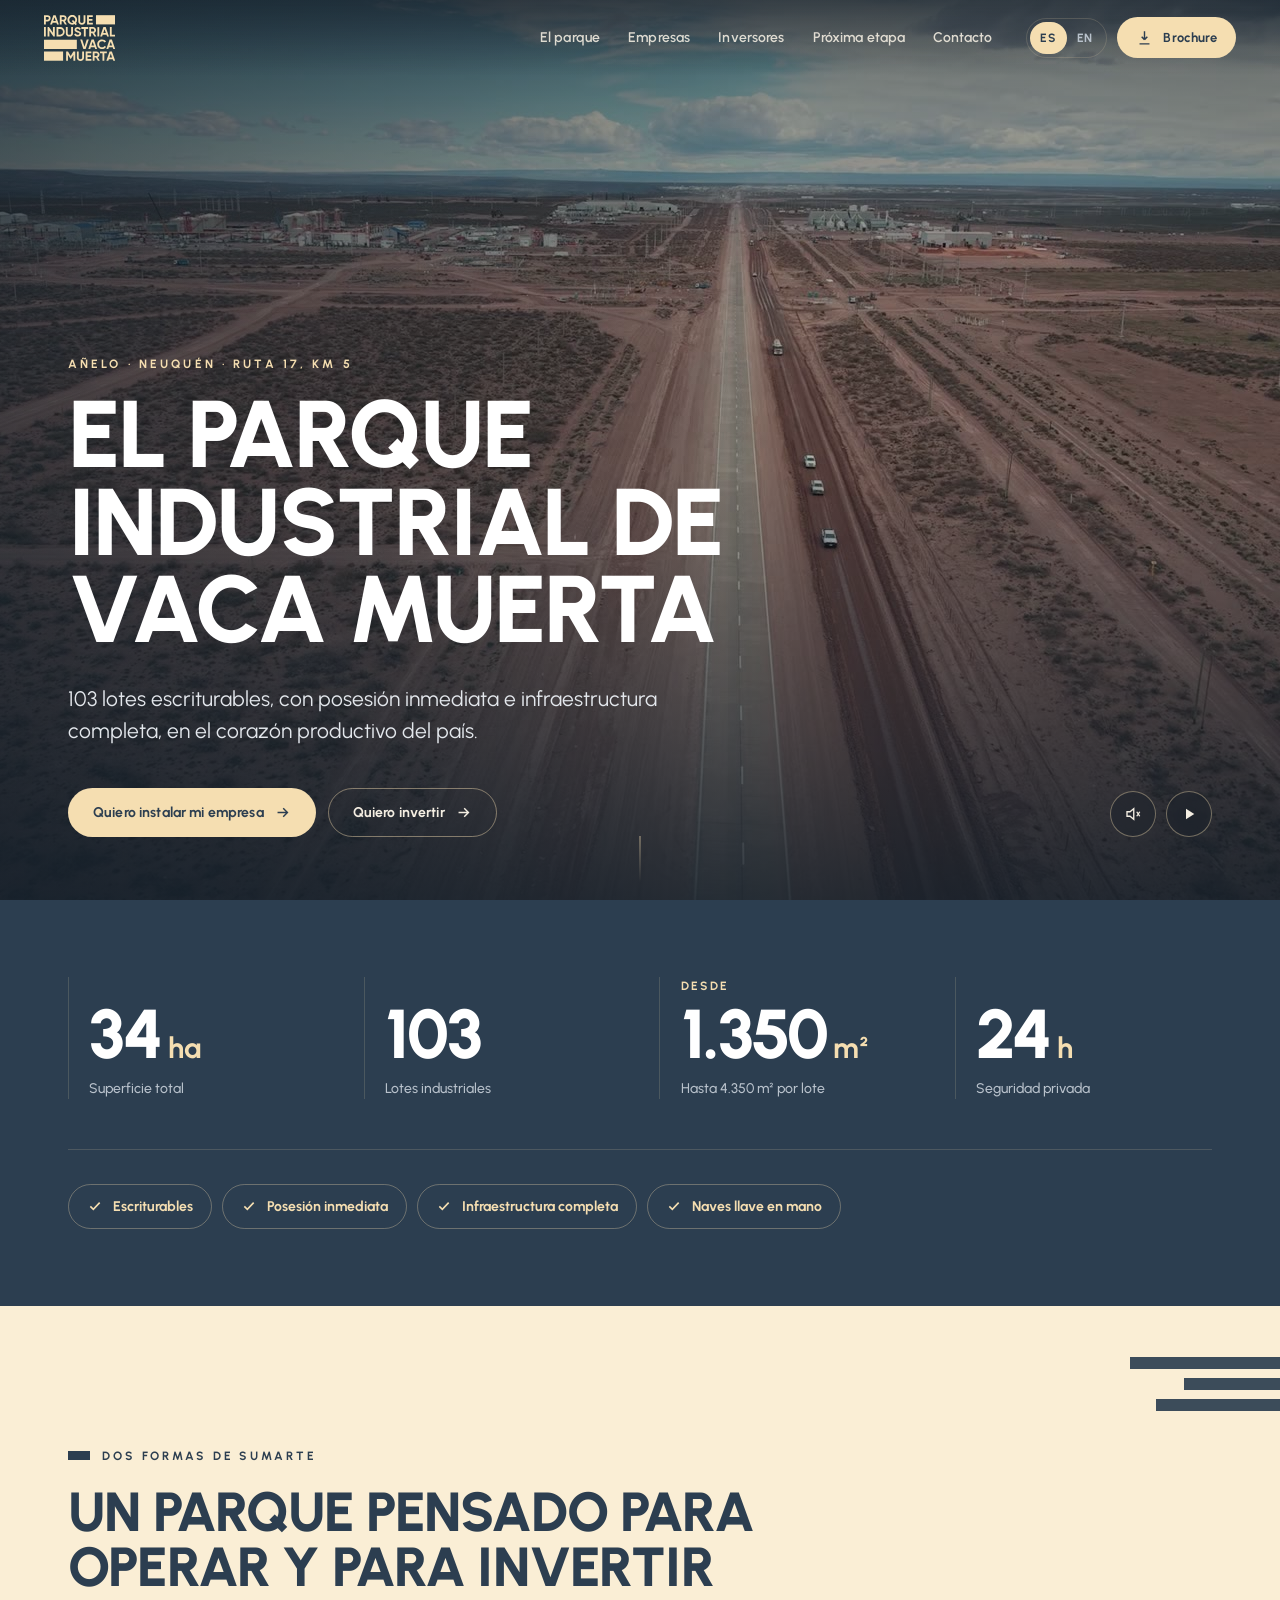
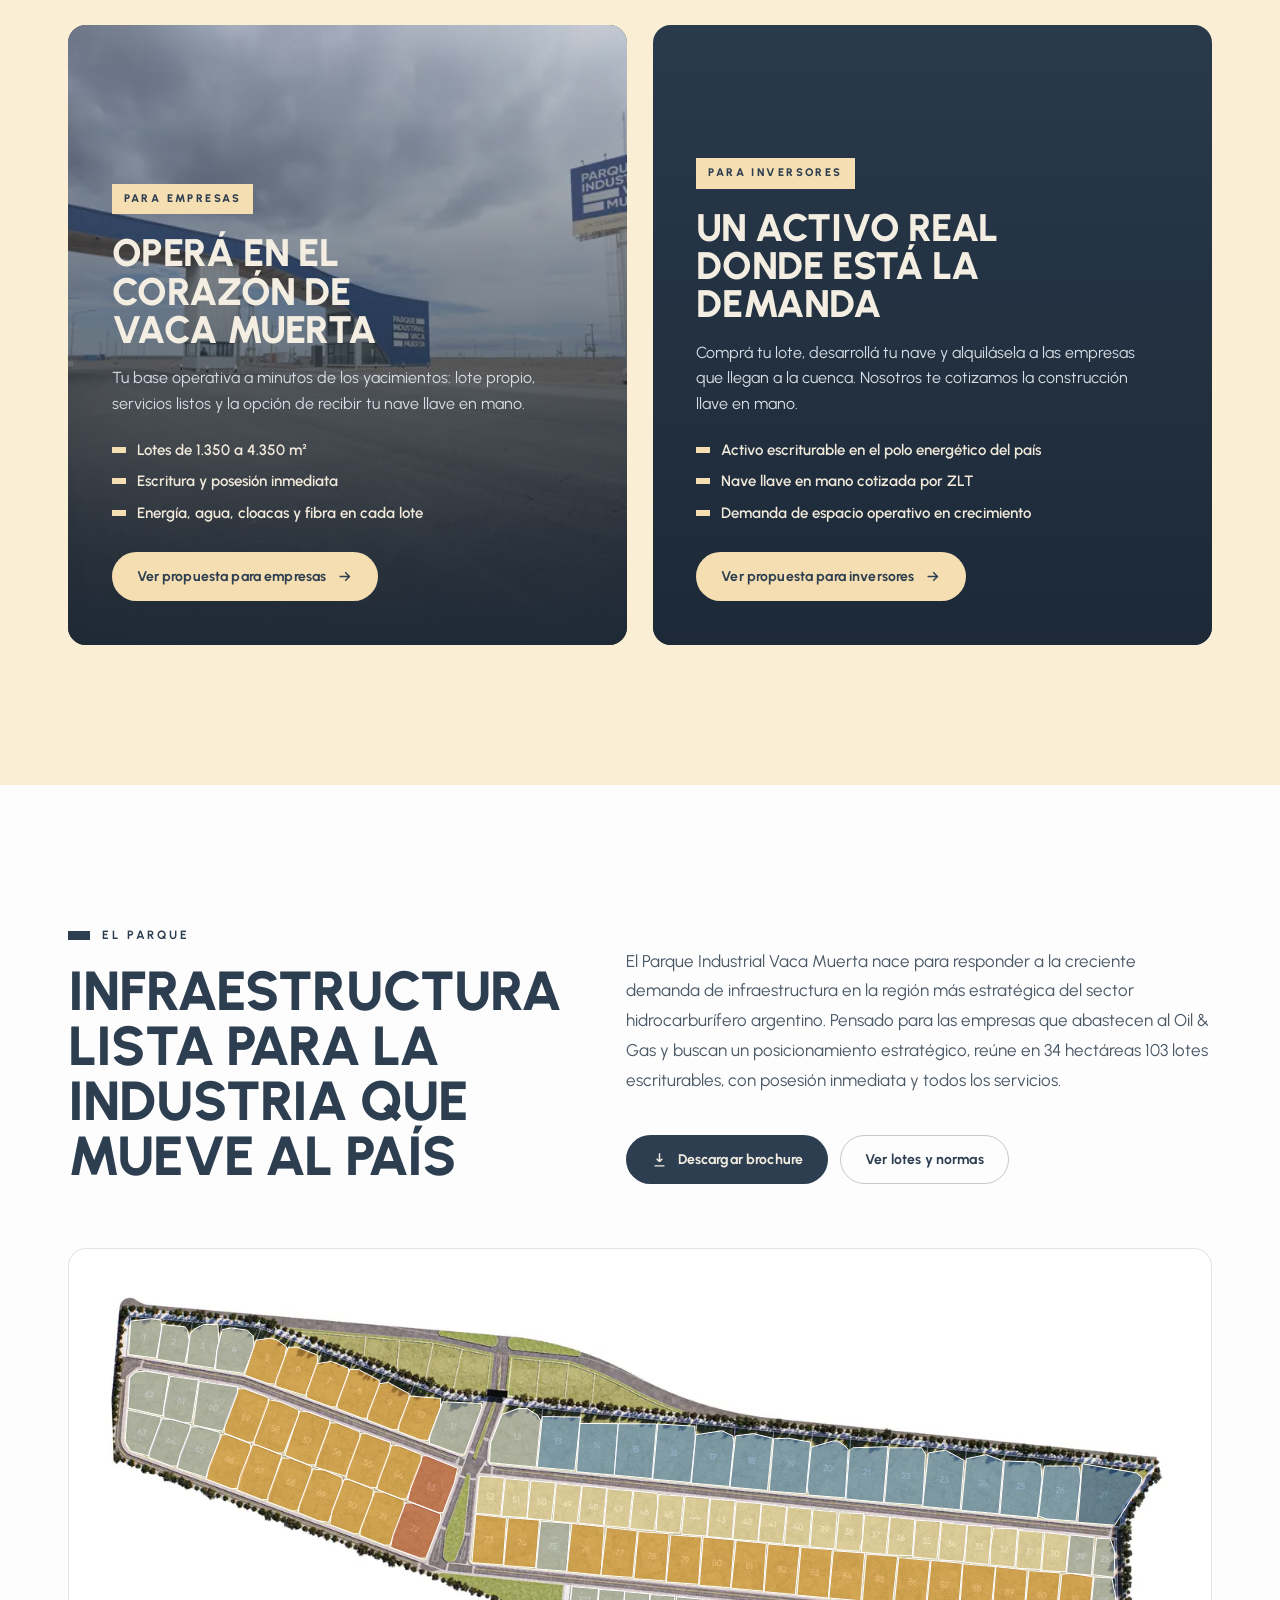
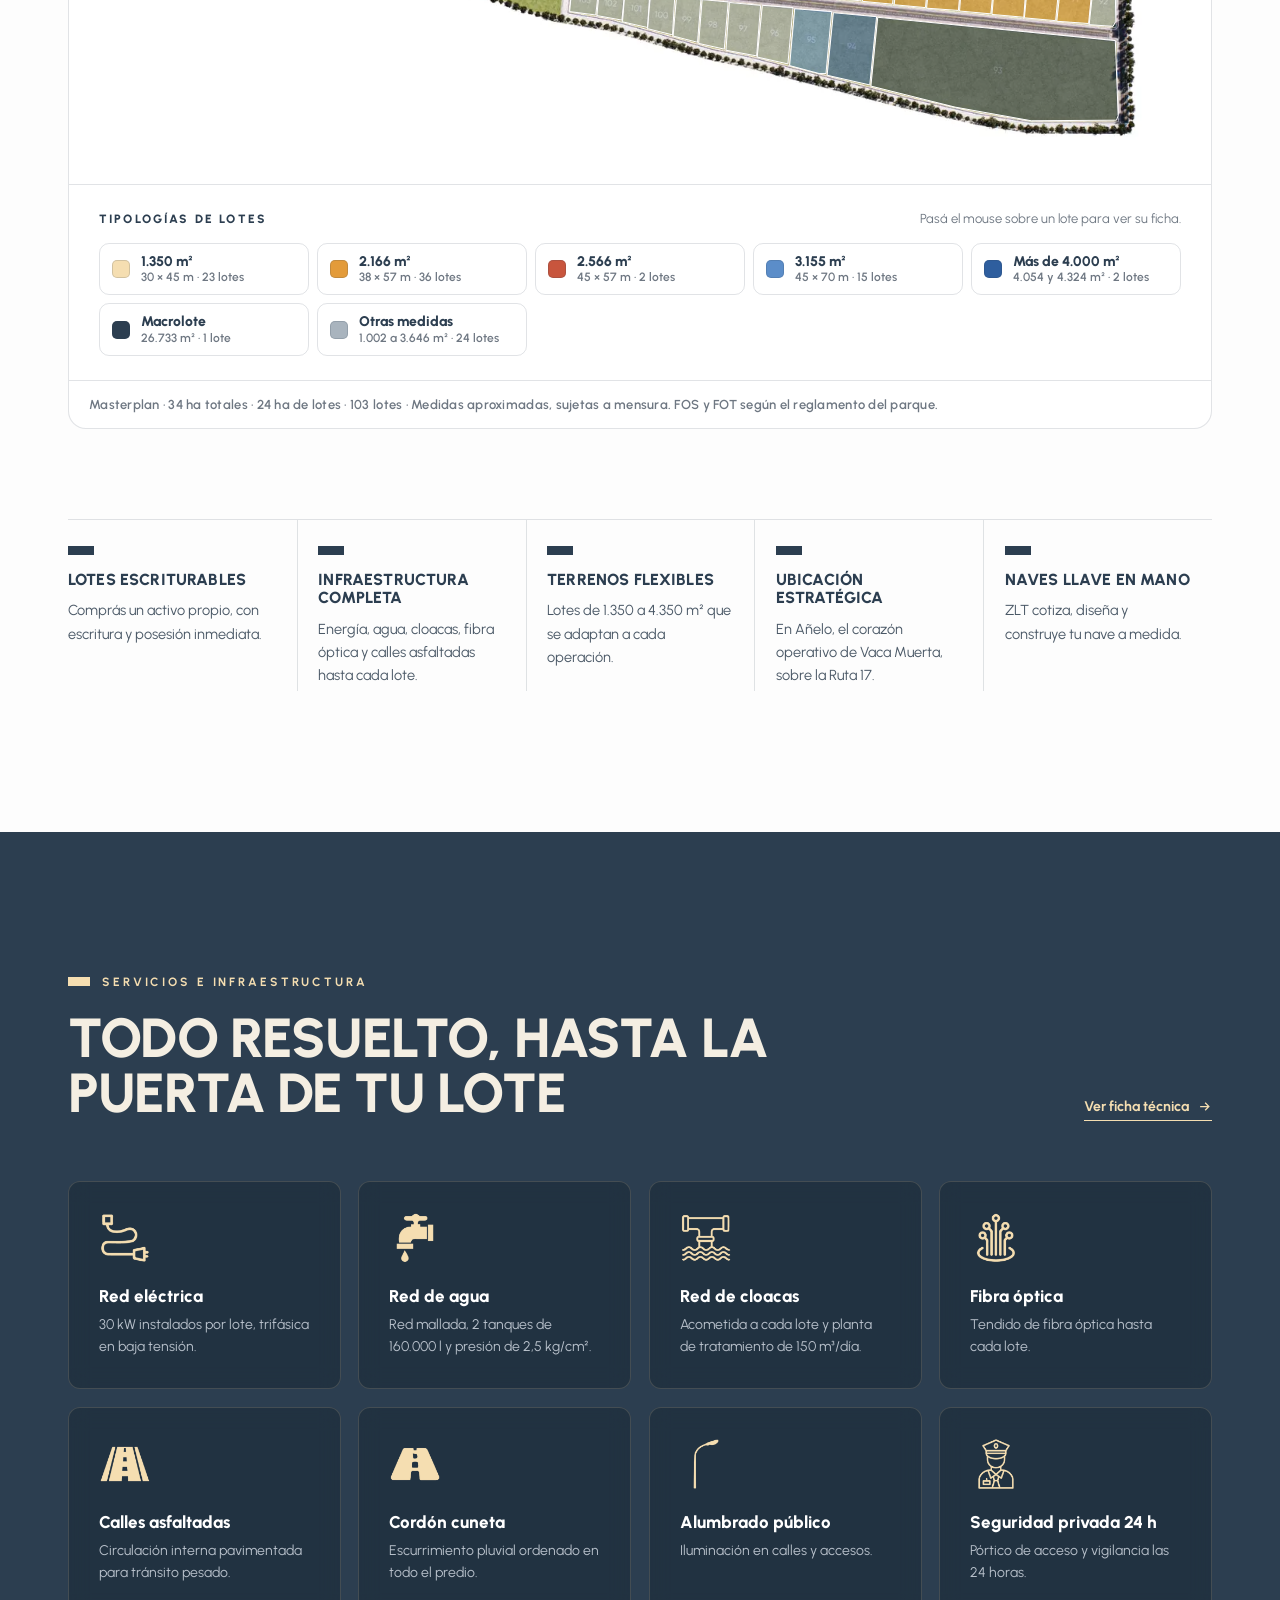
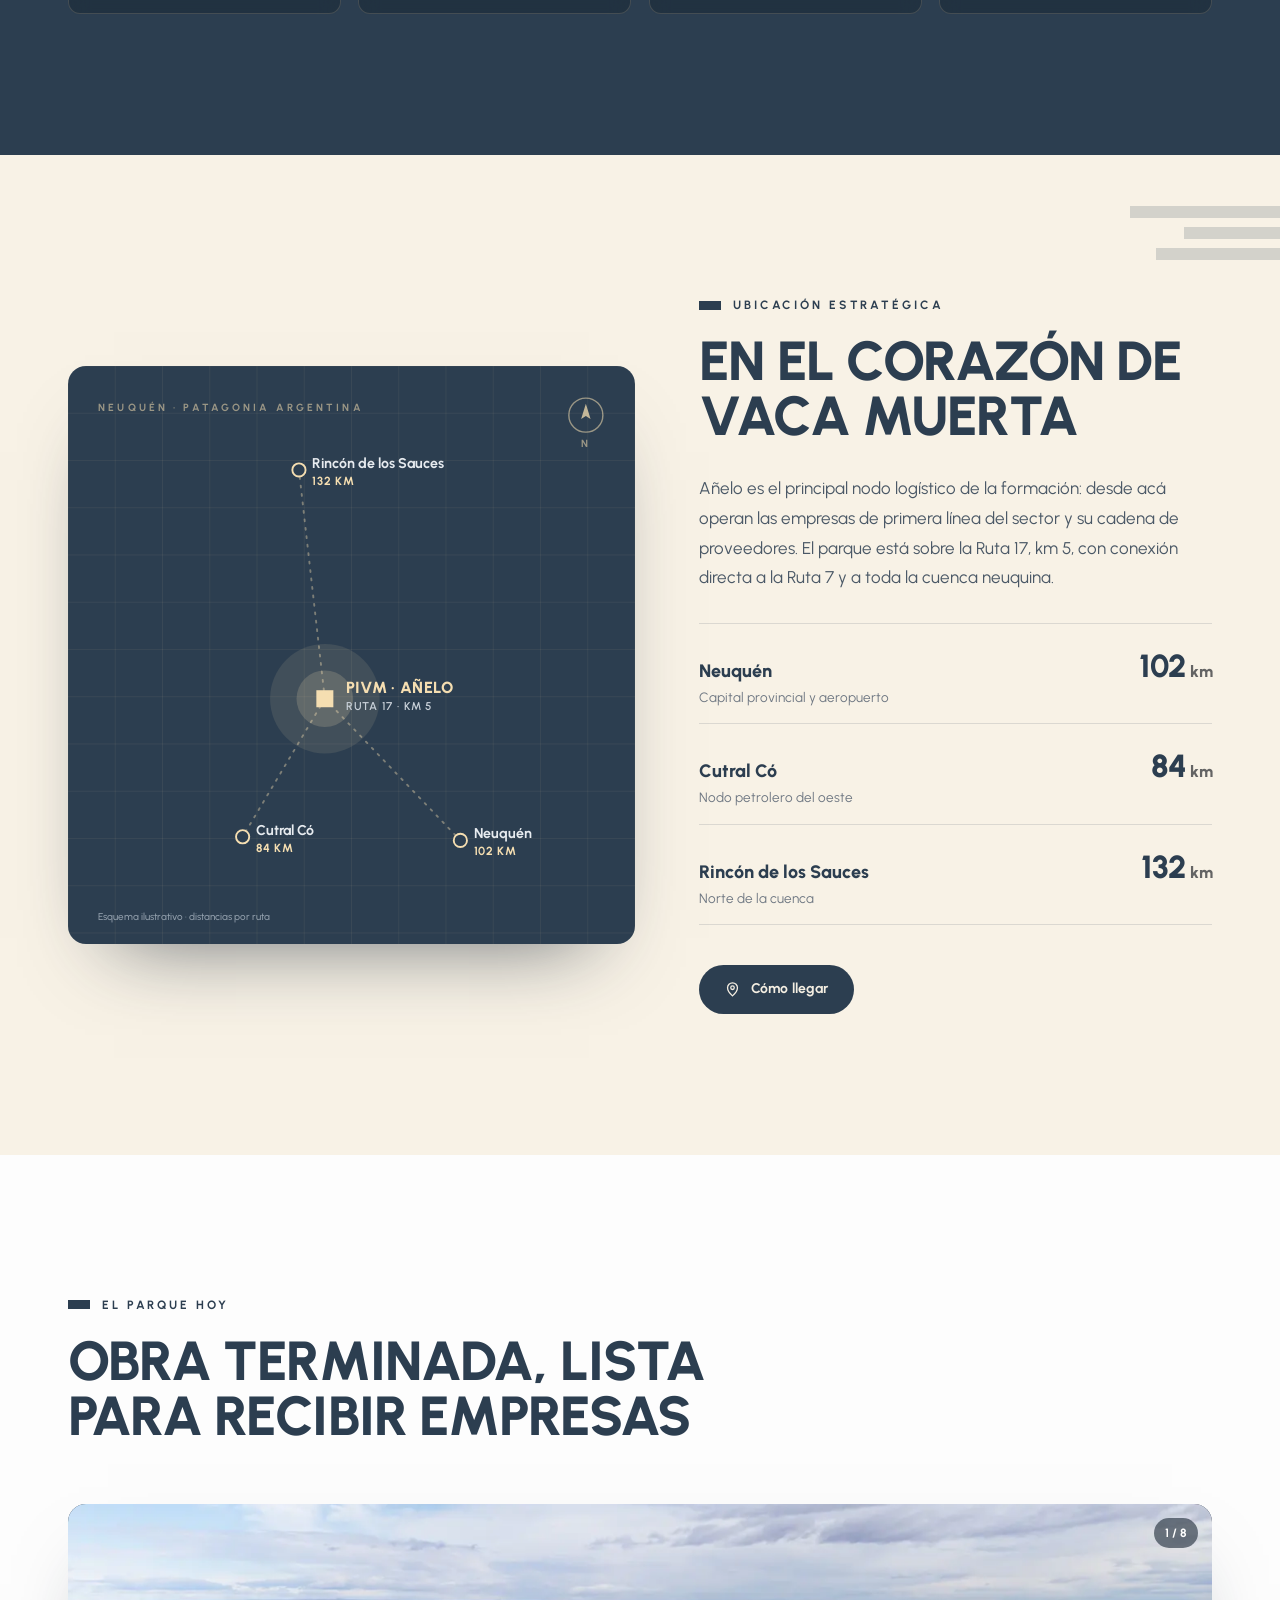
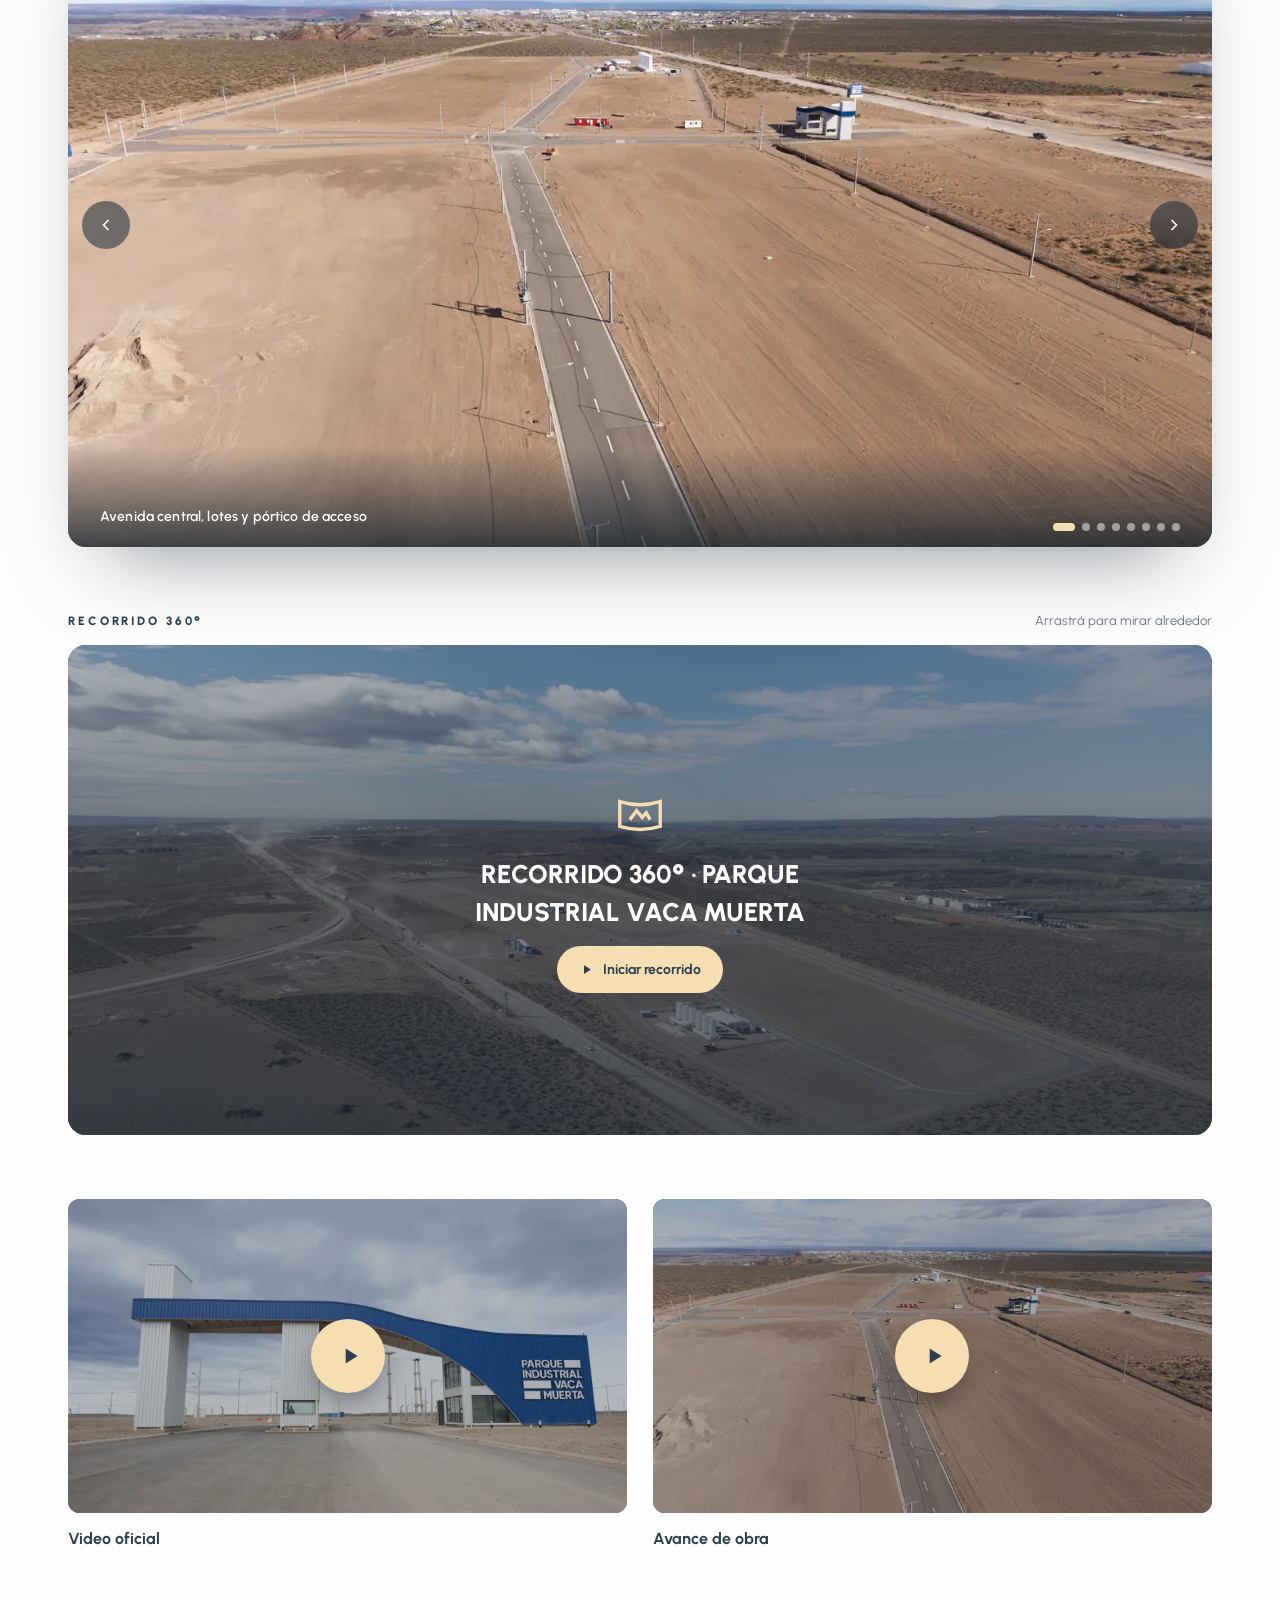
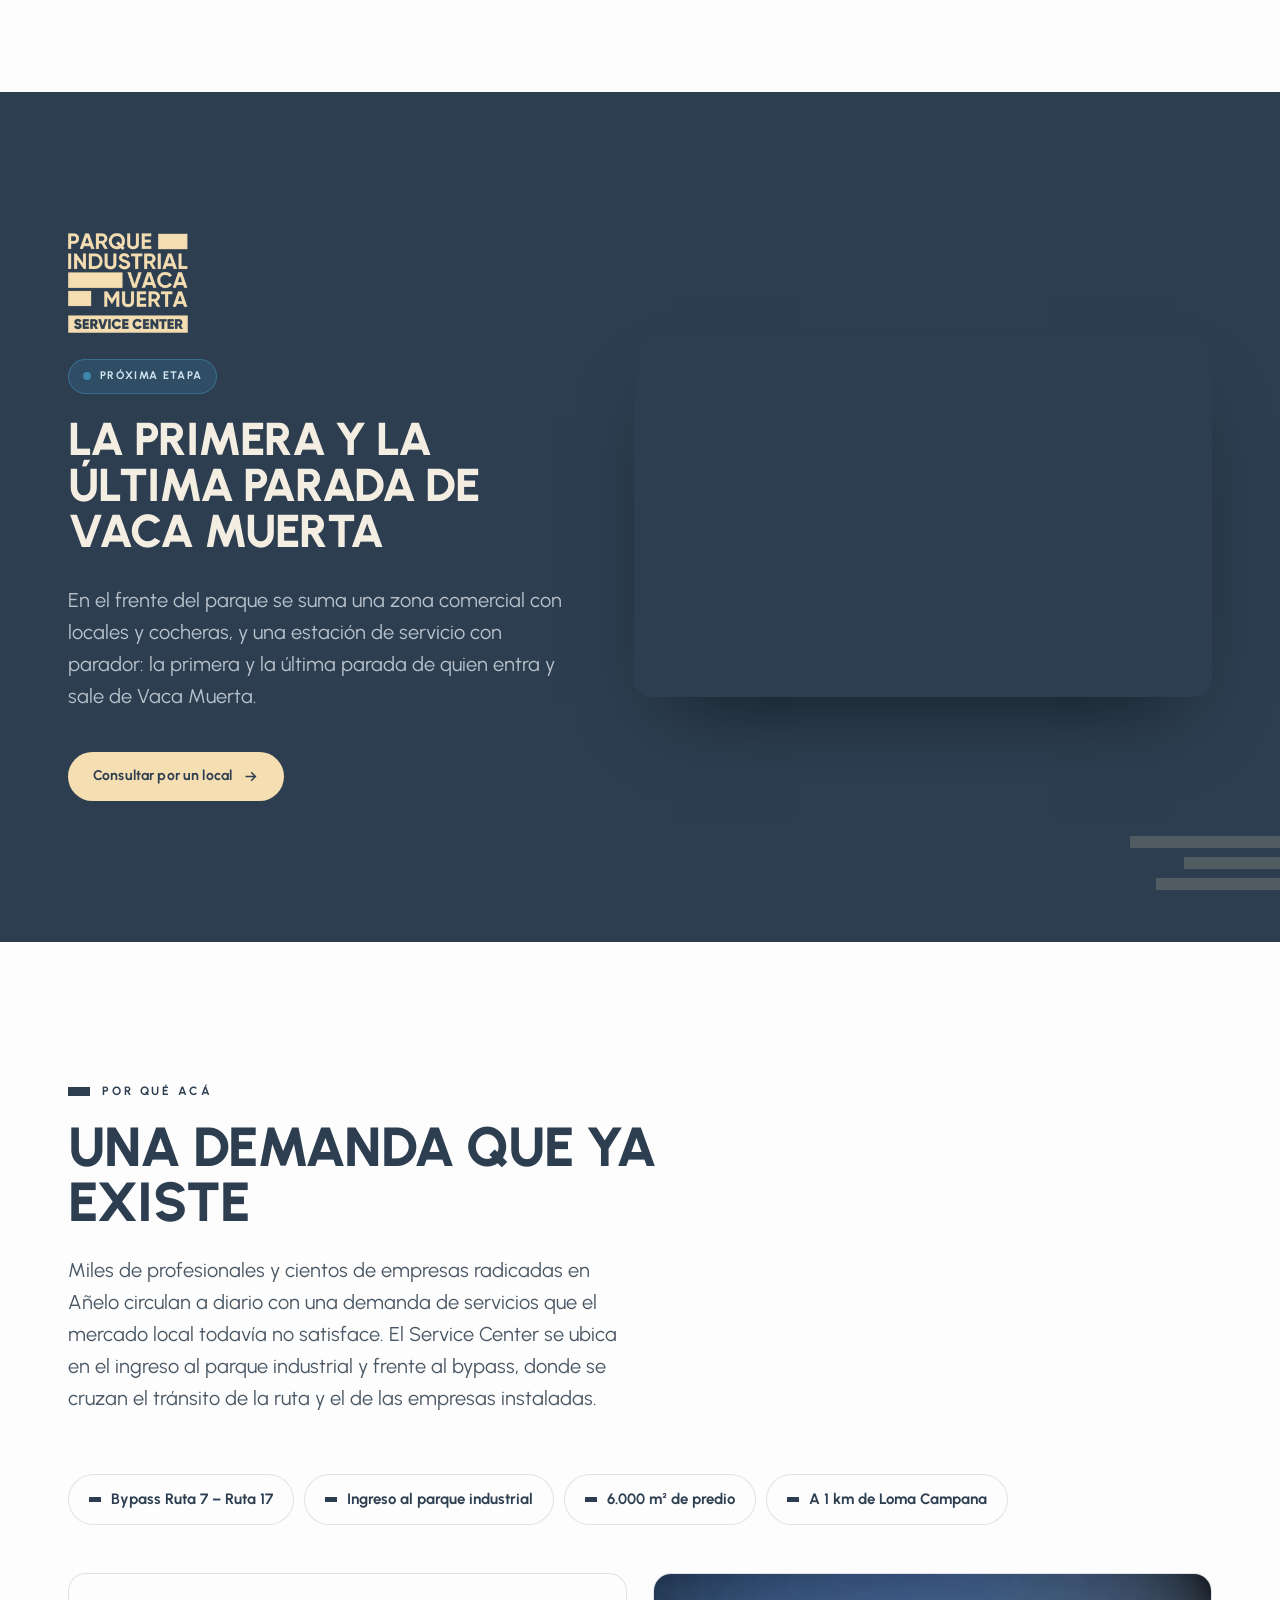
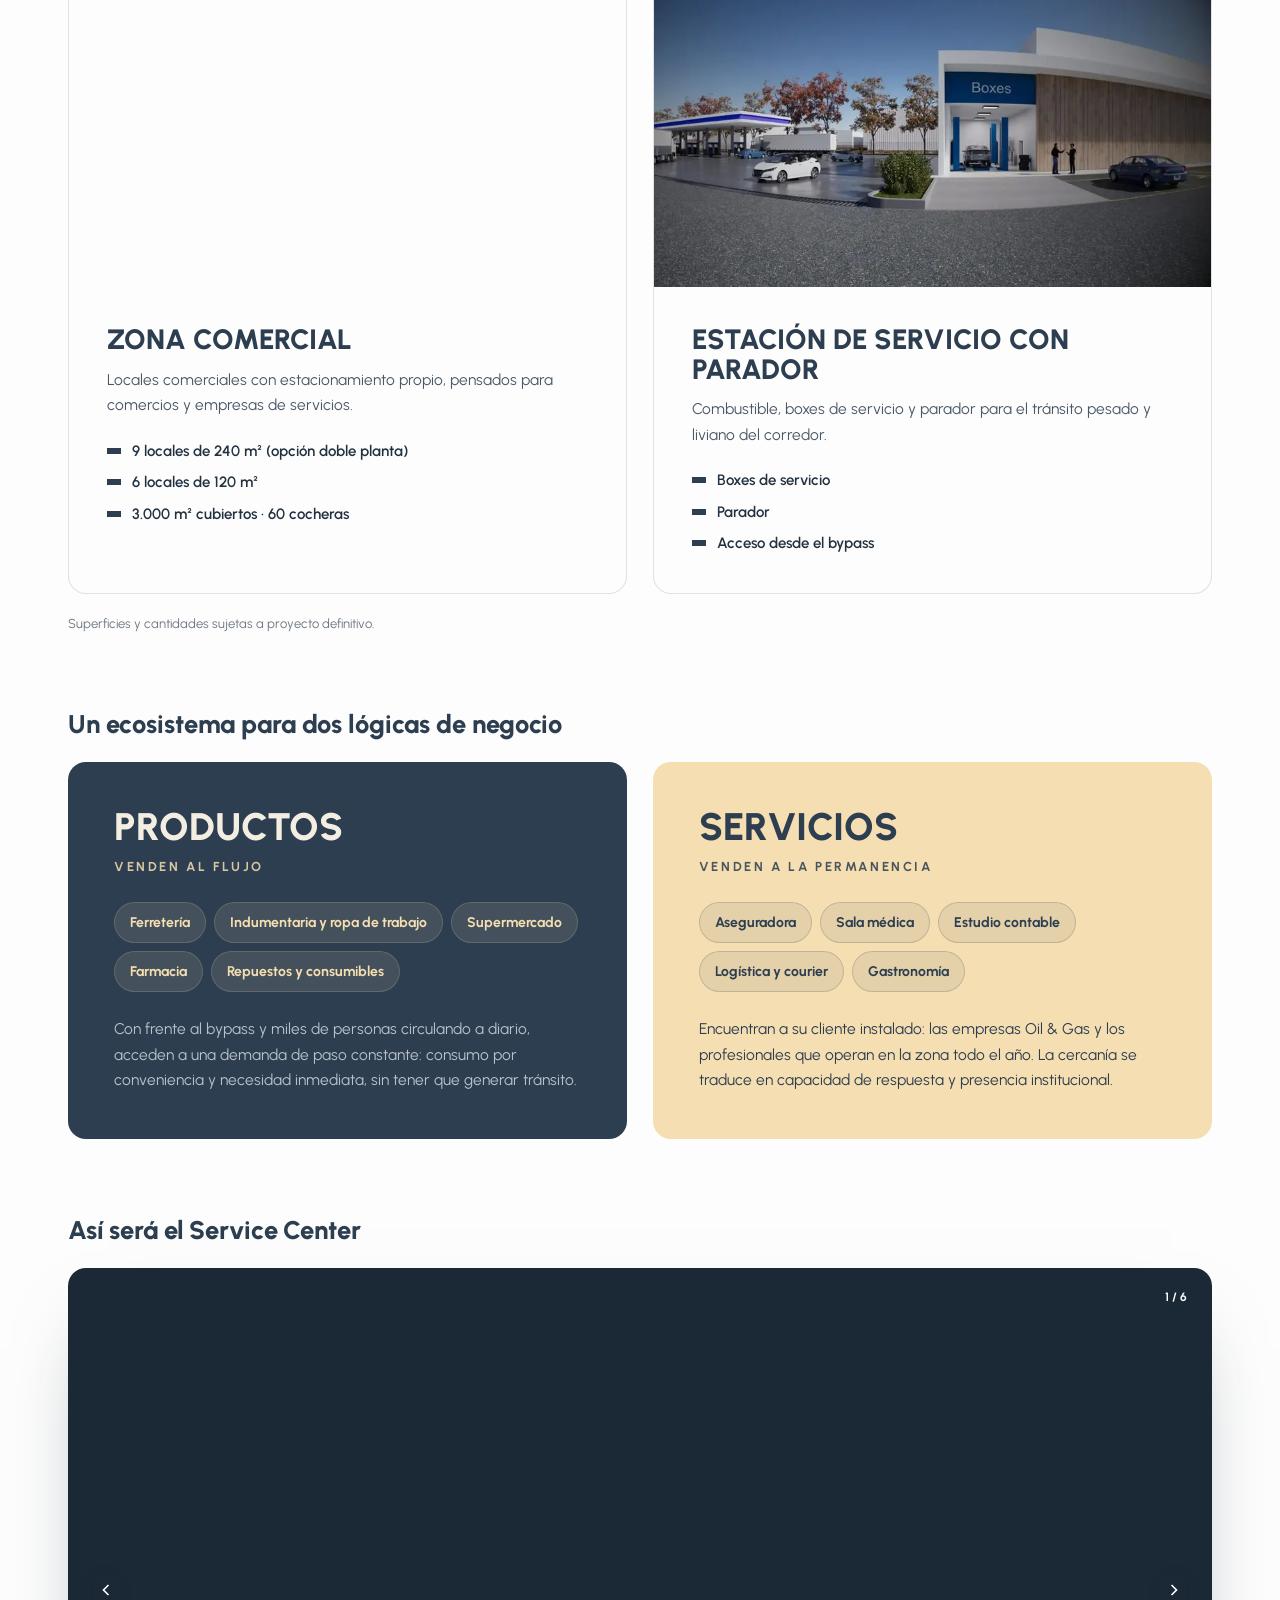
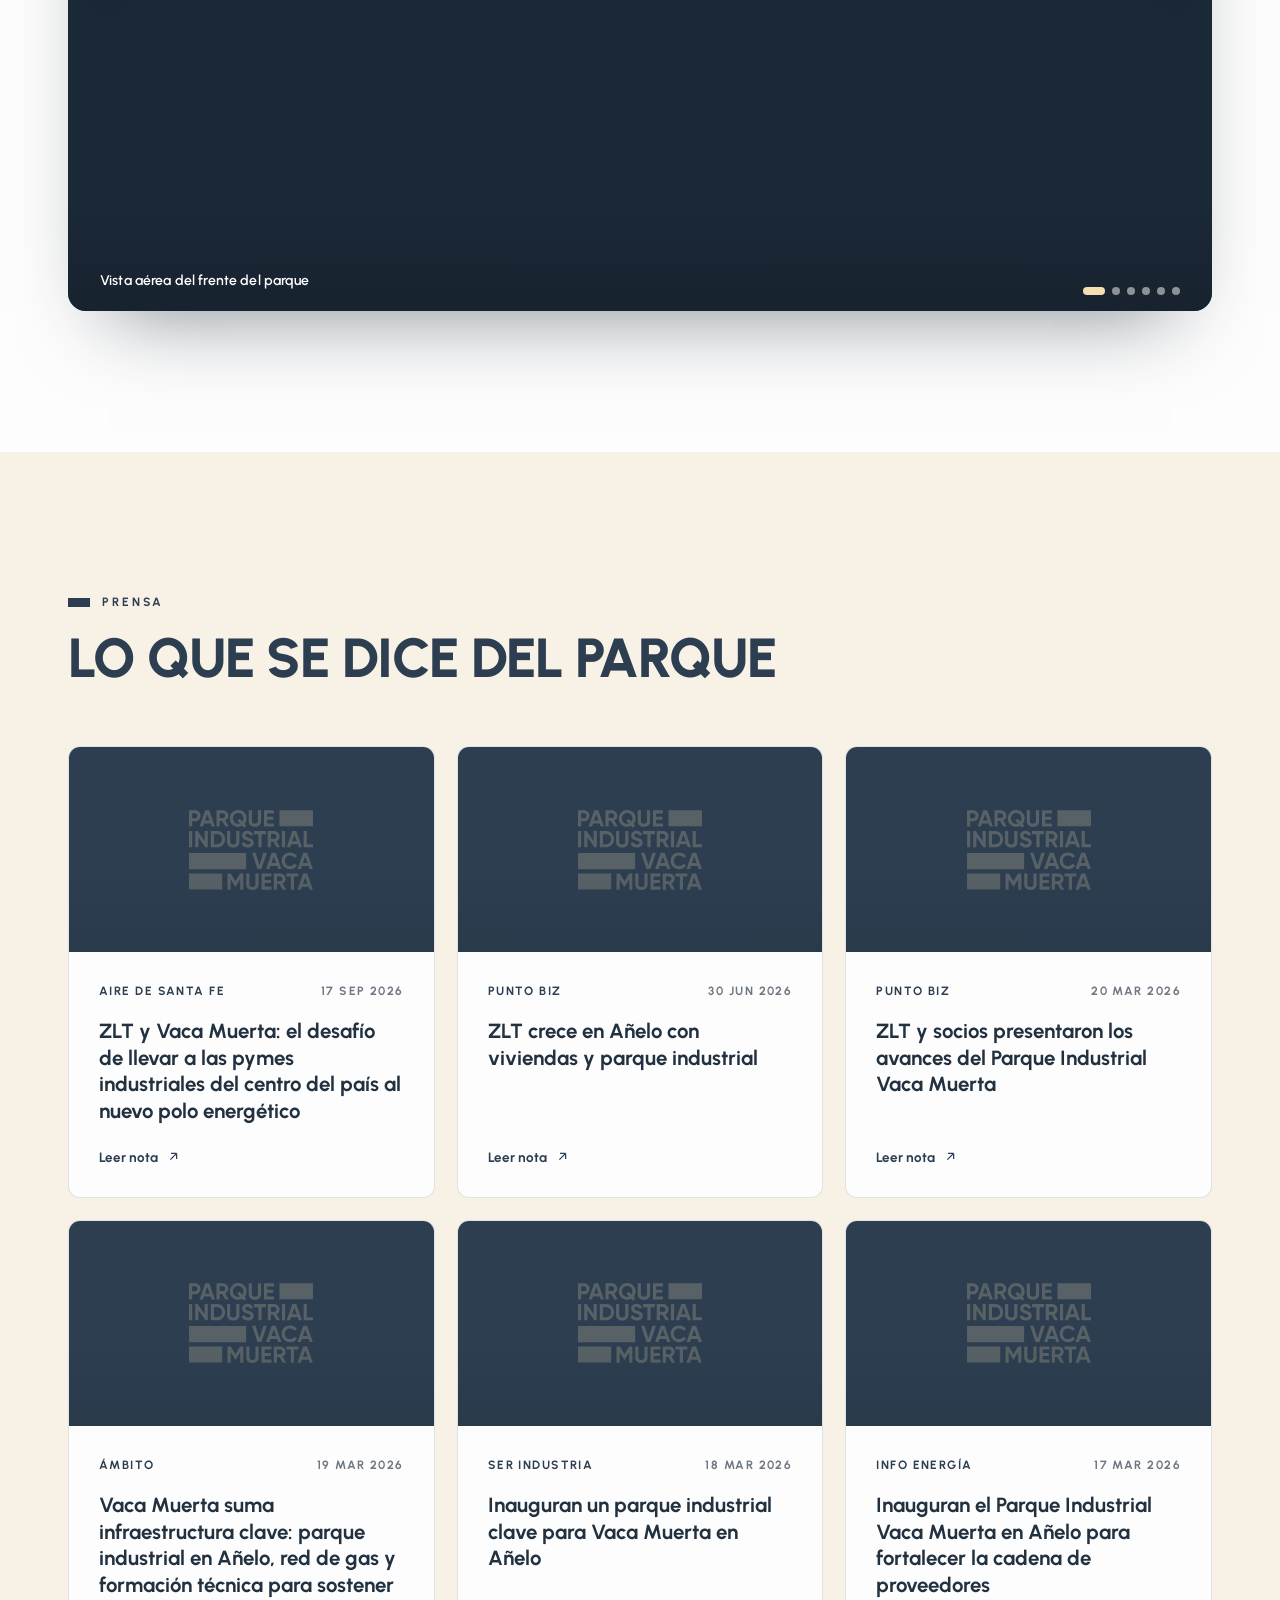
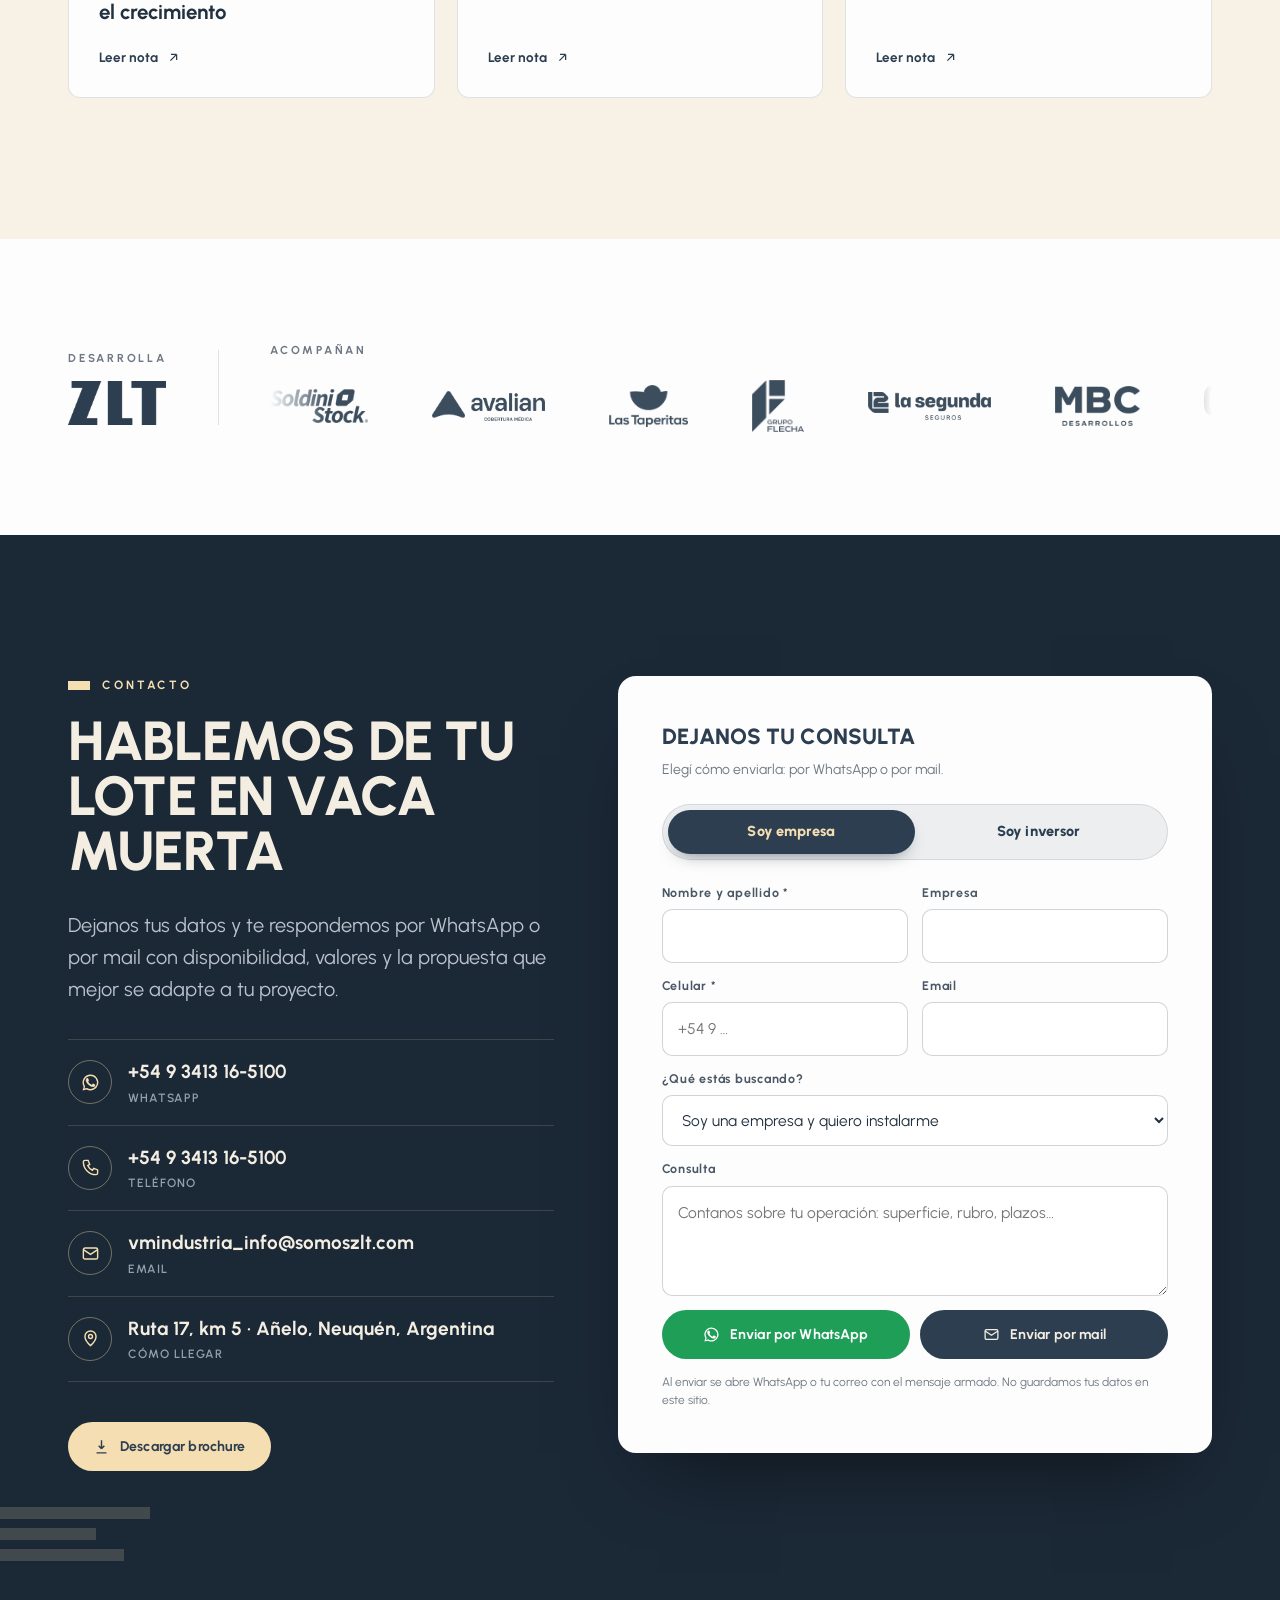
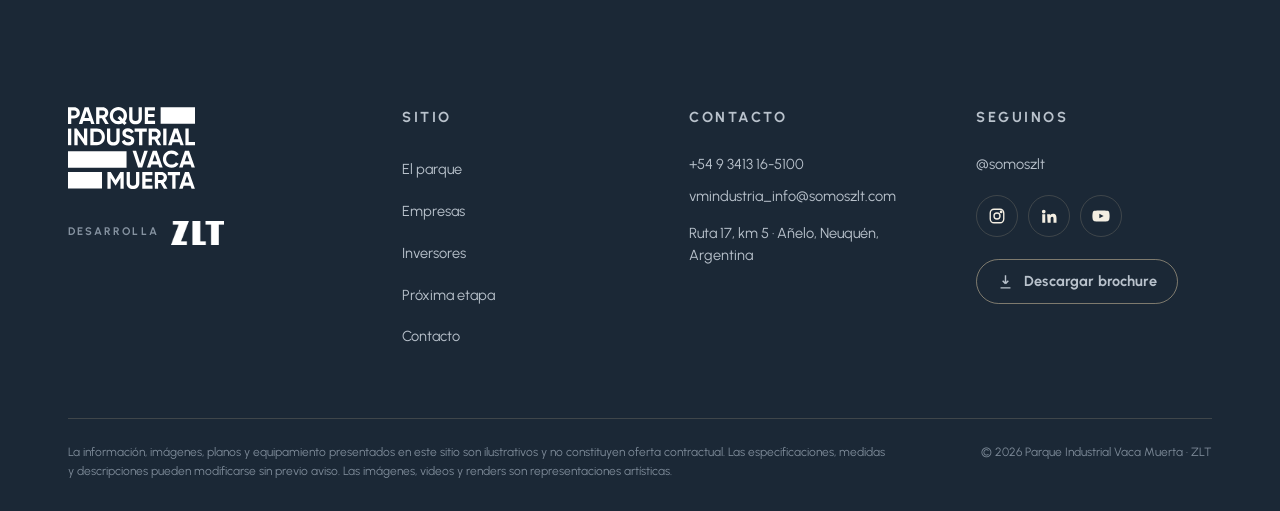
==== index.html @ caf8a570 "Web PIVM: sitio inicial Co-Authored-By: Claude Opus 5.5 <noreply@anthropic.com>" ====
<!doctype html>
<html lang="es" class="no-js">
<head>
<meta charset="utf-8">
<meta name="viewport" content="width=device-width, initial-scale=1, viewport-fit=cover">
<title>Parque Industrial Vaca Muerta · Lotes industriales en Añelo, Neuquén</title>
<meta name="title-es" content="Parque Industrial Vaca Muerta · Lotes industriales en Añelo, Neuquén">
<meta name="title-en" content="Parque Industrial Vaca Muerta · Industrial lots in Añelo, Neuquén">
<meta name="description" content="103 lotes industriales escriturables, con posesión inmediata e infraestructura completa, en Añelo, el corazón de Vaca Muerta. Desarrolla ZLT.">
<meta name="robots" content="noindex, nofollow">
<link rel="canonical" href="https://vacamuertaindustria.com/">
<meta name="theme-color" content="#2C3E50">
<meta property="og:type" content="website">
<meta property="og:site_name" content="Parque Industrial Vaca Muerta">
<meta property="og:title" content="Parque Industrial Vaca Muerta · Lotes industriales en Añelo, Neuquén">
<meta property="og:description" content="103 lotes industriales escriturables, con posesión inmediata e infraestructura completa, en Añelo, el corazón de Vaca Muerta. Desarrolla ZLT.">
<meta property="og:image" content="https://vacamuertaindustria.com/iconos/web/og-pivm.jpg">
<meta property="og:locale" content="es_AR">
<meta name="twitter:card" content="summary_large_image">
<link rel="icon" type="image/svg+xml" href="iconos/favicon.svg">
<link rel="icon" type="image/png" sizes="32x32" href="iconos/web/favicon-32.png">
<link rel="apple-touch-icon" href="iconos/web/apple-touch-icon.png">
<link rel="manifest" href="iconos/web/site.webmanifest">
<link rel="preload" href="fonts/urbanist-latin-wght-normal.woff2" as="font" type="font/woff2" crossorigin>

<link rel="stylesheet" href="css/site.css?v=202610151258">
<script type="application/ld+json">{"@context": "https://schema.org", "@type": "Place", "name": "Parque Industrial Vaca Muerta", "description": "103 lotes industriales escriturables, con posesión inmediata e infraestructura completa, en Añelo, el corazón de Vaca Muerta. Desarrolla ZLT.", "url": "https://vacamuertaindustria.com", "telephone": "+5493413165100", "email": "vmindustria_info@somoszlt.com", "address": {"@type": "PostalAddress", "streetAddress": "Ruta Provincial 17, km 5", "addressLocality": "Añelo", "addressRegion": "Neuquén", "addressCountry": "AR"}}</script>
</head>
<body data-page="home">
<a class="skip" href="#main"><span class="l-es">Ir al contenido</span><span class="l-en">Skip to content</span></a>
<header class="hdr" id="hdr">
  <a class="hlogo" href="./" aria-label="Parque Industrial Vaca Muerta — inicio"><svg xmlns="http://www.w3.org/2000/svg" viewBox="362.91 219.20 560.48 361.81" fill="currentColor" aria-hidden="true" aria-label="Parque Industrial Vaca Muerta"><title>Parque Industrial Vaca Muerta</title><g>
<path transform="matrix(1,0,0,-1,672.3955,485.6914)" d="M0 0-24.594 73.265H-8.895L9.021 16.937 26.796 73.265H42.601L17.899 0Z"/>
<path transform="matrix(1,0,0,-1,735.9277,459.002)" d="M0 0H20.62L10.048 29.934ZM30.049-26.689 25.391-13.502H-4.705L-9.101-26.689H-24.696L.947 46.575H18.845L44.691-26.689Z"/>
<g>
<path transform="matrix(1,0,0,-1,819.8691,487.1563)" d="M0 0C-11.025 0-20.132 3.663-27.317 10.989-34.505 18.315-38.098 27.352-38.098 38.098-38.098 48.912-34.505 57.966-27.317 65.258-20.132 72.548-11.025 76.195 0 76.195 6.628 76.195 12.751 74.642 18.368 71.538 23.984 68.432 28.364 64.228 31.504 58.926L19.049 51.704C17.233 54.982 14.653 57.547 11.304 59.396 7.954 61.244 4.187 62.17 0 62.17-7.117 62.17-12.857 59.937-17.218 55.472-21.579 51.006-23.759 45.215-23.759 38.098-23.759 31.049-21.579 25.292-17.218 20.828-12.857 16.361-7.117 14.129 0 14.129 4.187 14.129 7.971 15.054 11.356 16.903 14.739 18.751 17.304 21.28 19.049 24.491L31.504 17.27C28.364 11.966 24.003 7.761 18.421 4.657 12.838 1.552 6.698 0 0 0"/>
<path transform="matrix(1,0,0,-1,878.0645,459.002)" d="M0 0H20.62L10.048 29.934ZM30.049-26.689 25.391-13.502H-4.705L-9.101-26.689H-24.696L.947 46.575H18.845L44.691-26.689Z"/>
<path transform="matrix(1,0,0,-1,608.6592,506.2783)" d="M0 0V-73.265H-14.339V-25.747L-35-59.736-36.685-59.796-57.251-25.927V-73.265H-71.695V0H-56.832L-35.824-34.595-14.923 0Z"/>
<path transform="matrix(1,0,0,-1,649.5811,581.0078)" d="M0 0C-8.163 0-14.862 2.302-20.095 6.907-25.328 11.513-27.945 17.687-27.945 25.433V74.729H-13.605V26.584C-13.605 22.746-12.507 19.711-10.309 17.479-8.111 15.244-4.675 14.129 0 14.129 4.675 14.129 8.112 15.244 10.31 17.479 12.508 19.711 13.606 22.746 13.606 26.584V74.729H28.051V25.433C28.051 17.687 25.434 11.513 20.201 6.907 14.968 2.302 8.233 0 0 0"/>
<path transform="matrix(1,0,0,-1,705.0537,565.7275)" d="M0 0H30.876V-13.815H-14.444V59.449H30.353V45.634H0V30.039H27.736V16.433H0Z"/>
<path transform="matrix(1,0,0,-1,760.5264,519.7793)" d="M0 0V-21.666H14.862C17.583-21.666 19.92-20.603 21.875-18.474 23.827-16.346 24.806-13.781 24.806-10.78 24.806-7.781 23.827-5.233 21.875-3.141 19.92-1.047 17.583 0 14.862 0ZM25.747-59.764 10.938-34.33H0V-59.764H-14.444V13.501H14.862C21.629 13.501 27.386 11.129 32.132 6.384 36.876 1.639 39.249-4.082 39.249-10.78 39.249-15.317 37.957-19.521 35.376-23.393 32.796-27.266 29.376-30.178 25.121-32.131L41.342-59.764Z"/>
<path transform="matrix(1,0,0,-1,857.2354,506.2783)" d="M0 0V-13.815H-19.781V-73.265H-34.226V-13.815H-53.902V0Z"/>
<path transform="matrix(1,0,0,-1,878.0635,552.8535)" d="M0 0H20.62L10.048 29.934ZM30.049-26.689 25.391-13.502H-4.705L-9.101-26.689H-24.696L.947 46.575H18.845L44.691-26.689Z"/>
<path transform="matrix(1,0,0,-1,390.2324,256.35743)" d="M0 0C3.07 0 5.616 1.063 7.641 3.192 9.664 5.32 10.676 7.954 10.676 11.094 10.676 14.303 9.664 16.956 7.641 19.049 5.616 21.142 3.07 22.188 0 22.188H-12.873V0ZM0 35.69C7.047 35.69 12.979 33.317 17.793 28.573 22.608 23.827 25.016 18.002 25.016 11.094 25.016 4.187 22.608-1.641 17.793-6.385 12.979-11.13 7.047-13.502 0-13.502H-12.873V-37.575H-27.317V35.69Z"/>
<path transform="matrix(1,0,0,-1,435.3428,267.24269)" d="M0 0H20.62L10.048 29.934ZM30.049-26.689 25.391-13.502H-4.705L-9.101-26.689H-24.696L.947 46.576H18.845L44.691-26.689Z"/>
<path transform="matrix(1,0,0,-1,501.5957,234.16889)" d="M0 0V-21.666H14.862C17.583-21.666 19.92-20.603 21.875-18.473 23.827-16.345 24.806-13.781 24.806-10.78 24.806-7.781 23.827-5.233 21.875-3.14 19.92-1.046 17.583 0 14.862 0ZM25.747-59.763 10.938-34.33H0V-59.763H-14.444V13.502H14.862C21.629 13.502 27.386 11.129 32.132 6.385 36.876 1.639 39.249-4.082 39.249-10.78 39.249-15.317 37.957-19.52 35.376-23.392 32.796-27.265 29.376-30.178 25.121-32.13L41.342-59.763Z"/>
<path transform="matrix(1,0,0,-1,585.2588,281.26759)" d="M0 0C2.725 0 5.45 .43 8.177 1.292L-3.909 13.92 6.349 23.026 19.156 9.642C22.13 13.824 23.618 18.599 23.618 23.968 23.618 30.944 21.35 36.701 16.814 41.238 12.278 45.772 6.662 48.041-.036 48.041-6.734 48.041-12.353 45.772-16.888 41.238-21.424 36.701-23.69 30.944-23.69 23.968-23.69 17.06-21.421 11.338-16.878 6.803-12.334 2.267-6.709 0 0 0M38.062 23.968C38.062 14.483 35.063 6.255 29.072-.718L36.597-8.583 26.339-17.688 18.38-9.369C12.728-12.543 6.59-14.13-.036-14.13-10.573-14.13-19.54-10.45-26.935-3.088-34.332 4.273-38.029 13.292-38.029 23.968-38.029 34.644-34.332 43.661-26.935 51.024-19.54 58.385-10.573 62.066-.036 62.066 10.499 62.066 19.483 58.385 26.915 51.024 34.346 43.661 38.062 34.644 38.062 23.968"/>
<path transform="matrix(1,0,0,-1,660.791,295.3975)" d="M0 0C-8.163 0-14.862 2.303-20.095 6.908-25.328 11.513-27.945 17.688-27.945 25.434V74.73H-13.605V26.585C-13.605 22.747-12.507 19.711-10.309 17.479-8.111 15.245-4.675 14.13 0 14.13 4.675 14.13 8.112 15.245 10.31 17.479 12.508 19.711 13.606 22.747 13.606 26.585V74.73H28.051V25.434C28.051 17.688 25.434 11.513 20.201 6.908 14.968 2.303 8.233 0 0 0"/>
<path transform="matrix(1,0,0,-1,716.2637,280.1162)" d="M0 0H30.876V-13.816H-14.444V59.449H30.353V45.633H0V30.039H27.736V16.432H0Z"/>
<path transform="matrix(1,0,0,-1,0,799.5)" d="M362.915 484.982H377.359V411.71699H362.915Z"/>
<path transform="matrix(1,0,0,-1,433.3535,314.5181)" d="M0 0H14.443V-73.265H3.454L-27.945-28.469V-73.265H-42.39V0H-31.411L0-44.631Z"/>
<path transform="matrix(1,0,0,-1,490.499,373.9673)" d="M0 0C6.349 0 11.514 2.109 15.491 6.332 19.468 10.553 21.457 16.048 21.457 22.816 21.457 29.584 19.468 35.079 15.491 39.301 11.514 43.522 6.349 45.633 0 45.633H-14.652V0ZM0 59.449C10.048 59.449 18.437 55.925 25.172 48.878 31.905 41.83 35.272 33.143 35.272 22.816 35.272 12.489 31.905 3.802 25.172-3.245 18.437-10.293 10.048-13.816 0-13.816H-29.097V59.449Z"/>
<path transform="matrix(1,0,0,-1,562.8223,389.248)" d="M0 0C-8.163 0-14.862 2.302-20.095 6.907-25.328 11.513-27.945 17.688-27.945 25.433V74.73H-13.605V26.584C-13.605 22.746-12.507 19.711-10.309 17.479-8.111 15.245-4.675 14.129 0 14.129 4.675 14.129 8.112 15.245 10.31 17.479 12.508 19.711 13.606 22.746 13.606 26.584V74.73H28.051V25.433C28.051 17.688 25.434 11.513 20.201 6.907 14.968 2.302 8.233 0 0 0"/>
<path transform="matrix(1,0,0,-1,628.8662,389.248)" d="M0 0C-7.258 0-13.363 1.622-18.316 4.866-23.271 8.111-26.76 12.523-28.783 18.106L-16.433 25.328C-13.572 17.861-7.955 14.129 .418 14.129 4.464 14.129 7.431 14.862 9.314 16.327 11.198 17.792 12.141 19.641 12.141 21.875 12.141 24.455 10.989 26.461 8.687 27.893 6.384 29.322 2.267 30.875-3.664 32.55-6.944 33.526-9.718 34.503-11.984 35.481-14.253 36.457-16.521 37.766-18.788 39.406-21.056 41.044-22.783 43.121-23.969 45.633-25.156 48.145-25.748 51.076-25.748 54.425-25.748 61.053-23.393 66.339-18.683 70.282-13.973 74.223-8.305 76.195-1.675 76.195 4.255 76.195 9.472 74.746 13.973 71.852 18.473 68.956 21.979 64.926 24.491 59.763L12.35 52.75C9.419 59.03 4.744 62.17-1.675 62.17-4.676 62.17-7.031 61.49-8.74 60.129-10.45 58.769-11.304 57.006-11.304 54.844-11.304 52.541-10.346 50.673-8.426 49.244-6.508 47.813-2.826 46.261 2.616 44.586 4.849 43.888 6.541 43.347 7.692 42.964 8.844 42.58 10.414 41.986 12.402 41.185 14.391 40.382 15.925 39.631 17.008 38.935 18.089 38.236 19.326 37.294 20.724 36.109 22.118 34.921 23.183 33.702 23.915 32.445 24.648 31.189 25.276 29.672 25.8 27.893 26.322 26.113 26.584 24.177 26.584 22.083 26.584 15.315 24.125 9.943 19.205 5.966 14.286 1.988 7.884 0 0 0"/>
<path transform="matrix(1,0,0,-1,710.7139,314.5181)" d="M0 0V-13.816H-19.781V-73.265H-34.226V-13.816H-53.902V0Z"/>
<path transform="matrix(1,0,0,-1,733.2158,328.02)" d="M0 0V-21.666H14.862C17.583-21.666 19.92-20.603 21.875-18.473 23.827-16.345 24.806-13.781 24.806-10.78 24.806-7.781 23.827-5.233 21.875-3.14 19.92-1.046 17.583 0 14.862 0ZM25.747-59.763 10.938-34.33H0V-59.763H-14.444V13.502H14.862C21.629 13.502 27.386 11.129 32.132 6.385 36.876 1.639 39.249-4.082 39.249-10.78 39.249-15.317 37.957-19.52 35.376-23.392 32.796-27.265 29.376-30.178 25.121-32.13L41.342-59.763Z"/>
<path transform="matrix(1,0,0,-1,0,799.5)" d="M783.035 484.982H797.479V411.71699H783.035Z"/>
<path transform="matrix(1,0,0,-1,829.1914,361.0938)" d="M0 0H20.62L10.048 29.934ZM30.049-26.689 25.391-13.502H-4.705L-9.101-26.689H-24.696L.947 46.576H18.845L44.691-26.689Z"/>
<path transform="matrix(1,0,0,-1,895.4443,373.9673)" d="M0 0H27.945V-13.816H-14.444V59.449H0Z"/>
<path transform="matrix(1,0,0,-1,0,799.5)" d="M923.388 506.278H771.693V578.91006H923.388Z"/>
<path transform="matrix(1,0,0,-1,0,799.5)" d="M621.276 312.775H362.915V385.40699H621.276Z"/>
<path transform="matrix(1,0,0,-1,0,799.5)" d="M513.023 220.59H362.914V293.222H513.023Z"/>
</g>
</g>
</svg></a>
  <nav class="menu" aria-label="Principal"><a href="#parque"><span class="l-es">El parque</span><span class="l-en">The park</span></a><a href="empresas/"><span class="l-es">Empresas</span><span class="l-en">Companies</span></a><a href="inversores/"><span class="l-es">Inversores</span><span class="l-en">Investors</span></a><a href="#proxima-etapa"><span class="l-es">Próxima etapa</span><span class="l-en">Next stage</span></a><a href="#contacto"><span class="l-es">Contacto</span><span class="l-en">Contact</span></a></nav>
  <div class="htools"><div class="lang" role="group" aria-label="Idioma / Language"><button type="button" data-lang-btn="es" aria-pressed="true">ES</button><button type="button" data-lang-btn="en" aria-pressed="false">EN</button></div><a class="btn btn-cream hbro" href="brochures/Brochure_Digital_PIVM_2026.pdf" download><svg viewBox="0 0 24 24" fill="none" stroke="currentColor" stroke-width="2"><path d="M12 3v12m0 0l-4-4m4 4l4-4M5 21h14"/></svg>Brochure</a>
    <button class="mbtn" type="button" aria-label="Menú" aria-expanded="false" aria-controls="mov"><span></span></button>
  </div>
</header>
<div class="mov" id="mov"><a class="mlink" href="#parque"><span class="l-es">El parque</span><span class="l-en">The park</span><svg viewBox="0 0 24 24" fill="none" stroke="currentColor" stroke-width="2"><path d="M5 12h14M13 6l6 6-6 6"/></svg></a><a class="mlink" href="empresas/"><span class="l-es">Empresas</span><span class="l-en">Companies</span><svg viewBox="0 0 24 24" fill="none" stroke="currentColor" stroke-width="2"><path d="M5 12h14M13 6l6 6-6 6"/></svg></a><a class="mlink" href="inversores/"><span class="l-es">Inversores</span><span class="l-en">Investors</span><svg viewBox="0 0 24 24" fill="none" stroke="currentColor" stroke-width="2"><path d="M5 12h14M13 6l6 6-6 6"/></svg></a><a class="mlink" href="#proxima-etapa"><span class="l-es">Próxima etapa</span><span class="l-en">Next stage</span><svg viewBox="0 0 24 24" fill="none" stroke="currentColor" stroke-width="2"><path d="M5 12h14M13 6l6 6-6 6"/></svg></a><a class="mlink" href="#contacto"><span class="l-es">Contacto</span><span class="l-en">Contact</span><svg viewBox="0 0 24 24" fill="none" stroke="currentColor" stroke-width="2"><path d="M5 12h14M13 6l6 6-6 6"/></svg></a>
  <div class="mfoot"><div class="lang" role="group" aria-label="Idioma / Language"><button type="button" data-lang-btn="es" aria-pressed="true">ES</button><button type="button" data-lang-btn="en" aria-pressed="false">EN</button></div><a class="btn btn-cream" href="brochures/Brochure_Digital_PIVM_2026.pdf" download><svg viewBox="0 0 24 24" fill="none" stroke="currentColor" stroke-width="2"><path d="M12 3v12m0 0l-4-4m4 4l4-4M5 21h14"/></svg><span class="l-es">Descargar brochure</span><span class="l-en">Download brochure (en español)</span></a><a class="btn btn-wa" href="https://wa.me/5493413165100" target="_blank" rel="noopener" data-wa="5493413165100" data-es-msg="Hola, quiero recibir información sobre el Parque Industrial Vaca Muerta." data-en-msg="Hi, I&#x27;d like to receive information about Parque Industrial Vaca Muerta." ><svg viewBox="0 0 24 24" fill="currentColor"><path d="M17.5 14.4c-.3-.1-1.8-.9-2-1-.3-.1-.5-.1-.7.1-.2.3-.8 1-.9 1.2-.2.2-.3.2-.6.1-.3-.1-1.3-.5-2.4-1.5-.9-.8-1.5-1.8-1.7-2.1-.2-.3 0-.5.1-.6l.4-.5c.2-.2.2-.3.3-.5.1-.2 0-.4 0-.5l-.9-2.2c-.2-.6-.5-.5-.7-.5h-.6c-.2 0-.5.1-.8.4-.3.3-1 1-1 2.5s1.1 2.9 1.2 3.1c.1.2 2.1 3.2 5.1 4.5.7.3 1.3.5 1.7.6.7.2 1.4.2 1.9.1.6-.1 1.8-.7 2-1.4.2-.7.2-1.3.2-1.4-.1-.2-.3-.2-.6-.4zM12 2a10 10 0 0 0-8.6 15.1L2 22l5-1.3A10 10 0 1 0 12 2zm0 18.2c-1.5 0-3-.4-4.3-1.2l-.3-.2-3 .8.8-2.9-.2-.3A8.2 8.2 0 1 1 12 20.2z"/></svg><span class="l-es">Escribinos por WhatsApp</span><span class="l-en">Message us on WhatsApp</span></a></div>
</div>
<main id="main">
<section class="hero" id="inicio">
  <div class="hero-media">
    <video data-hero-video autoplay muted loop playsinline preload="auto" poster="videos/pivm-hero-16x9.jpg"
      data-desktop="videos/pivm-hero-16x9.mp4" data-mobile="videos/pivm-hero-9x16.mp4"
      data-desktop-poster="videos/pivm-hero-16x9.jpg" data-mobile-poster="videos/pivm-hero-9x16.jpg" aria-hidden="true"></video>
  </div>
  <div class="hero-inner">
    <div class="hero-eyebrow" data-reveal="up" style="--d:.05s"><span class="l-es">Añelo · Neuquén · Ruta 17, km 5</span><span class="l-en">Añelo · Neuquén · Route 17, km 5</span></div>
    <h1 class="hero-title" data-reveal="up" style="--d:.1s"><span class="l-es">El parque industrial de Vaca Muerta</span><span class="l-en">The industrial park of Vaca Muerta</span></h1>
    <div class="hero-foot">
      <div>
        <p class="hero-lead" data-reveal="up" style="--d:.16s"><span class="l-es">103 lotes escriturables, con posesión inmediata e infraestructura completa, en el corazón productivo del país.</span><span class="l-en">103 industrial lots with title deed, immediate possession and full infrastructure, in the productive heart of Argentina.</span></p>
        <div class="btns" data-reveal="up" style="--d:.22s">
          <a class="btn btn-cream" href="empresas/"><span class="l-es">Quiero instalar mi empresa</span><span class="l-en">Set up my company</span><svg viewBox="0 0 24 24" fill="none" stroke="currentColor" stroke-width="2"><path d="M5 12h14M13 6l6 6-6 6"/></svg></a>
          <a class="btn btn-line" href="inversores/"><span class="l-es">Quiero invertir</span><span class="l-en">I want to invest</span><svg viewBox="0 0 24 24" fill="none" stroke="currentColor" stroke-width="2"><path d="M5 12h14M13 6l6 6-6 6"/></svg></a>
        </div>
      </div>
      <div class="vctrl" data-reveal="up" style="--d:.3s">
        <button class="vbtn" type="button" data-v-sound aria-label="Activar o silenciar sonido" data-es-aria-label="Activar o silenciar sonido" data-en-aria-label="Toggle sound" data-i18n-attr="aria-label">
          <svg class="off" viewBox="0 0 24 24" fill="none" stroke="currentColor" stroke-width="1.8"><path d="M4 9h4l5-4v14l-5-4H4z"/><path d="M17 9l4 6M21 9l-4 6"/></svg>
          <svg class="on" viewBox="0 0 24 24" fill="none" stroke="currentColor" stroke-width="1.8"><path d="M4 9h4l5-4v14l-5-4H4z"/><path d="M17 8.5a5 5 0 0 1 0 7M19.5 6a8.5 8.5 0 0 1 0 12"/></svg></button>
        <button class="vbtn" type="button" data-v-play aria-label="Pausar o reproducir video" data-es-aria-label="Pausar o reproducir video" data-en-aria-label="Pause or play video" data-i18n-attr="aria-label">
          <svg class="off" viewBox="0 0 24 24" fill="currentColor"><path d="M8 5v14l11-7z"/></svg>
          <svg class="on" viewBox="0 0 24 24" fill="currentColor"><path d="M7 5h4v14H7zM13 5h4v14h-4z"/></svg></button>
      </div>
    </div>
  </div>
  <span class="scrollcue" aria-hidden="true"></span>
</section><section class="stats-band" aria-label="Datos clave">
  <div class="wrap"><div class="stats"><div class="stat" data-reveal="up" style="--d:0.00s"><span class="pre"></span><div class="snum"><span data-count="34">34</span><small>ha</small></div><div class="slab"><span class="l-es">Superficie total</span><span class="l-en">Total area</span></div></div><div class="stat" data-reveal="up" style="--d:0.07s"><span class="pre"></span><div class="snum"><span data-count="103">103</span></div><div class="slab"><span class="l-es">Lotes industriales</span><span class="l-en">Industrial lots</span></div></div><div class="stat" data-reveal="up" style="--d:0.14s"><span class="pre"><span class="l-es">desde</span><span class="l-en">from</span></span><div class="snum"><span class="l-es" data-count="1.350">1.350</span><span class="l-en">1,350</span><small>m²</small></div><div class="slab"><span class="l-es">Hasta 4.350 m² por lote</span><span class="l-en">Up to 4,350 m² per lot</span></div></div><div class="stat" data-reveal="up" style="--d:0.21s"><span class="pre"></span><div class="snum"><span data-count="24">24</span><small>h</small></div><div class="slab"><span class="l-es">Seguridad privada</span><span class="l-en">Private security</span></div></div></div><div class="seals" data-reveal="up"><span class="seal"><svg viewBox="0 0 24 24" fill="none" stroke="currentColor" stroke-width="2.4"><path d="M5 12.5l4.5 4.5L19 7"/></svg><span class="l-es">Escriturables</span><span class="l-en">Title deed ready</span></span><span class="seal"><svg viewBox="0 0 24 24" fill="none" stroke="currentColor" stroke-width="2.4"><path d="M5 12.5l4.5 4.5L19 7"/></svg><span class="l-es">Posesión inmediata</span><span class="l-en">Immediate possession</span></span><span class="seal"><svg viewBox="0 0 24 24" fill="none" stroke="currentColor" stroke-width="2.4"><path d="M5 12.5l4.5 4.5L19 7"/></svg><span class="l-es">Infraestructura completa</span><span class="l-en">Full infrastructure</span></span><span class="seal"><svg viewBox="0 0 24 24" fill="none" stroke="currentColor" stroke-width="2.4"><path d="M5 12.5l4.5 4.5L19 7"/></svg><span class="l-es">Naves llave en mano</span><span class="l-en">Turnkey warehouses</span></span></div></div>
</section><section class="sec light" id="caminos">
  <div class="bars r t " aria-hidden="true"><i></i><i></i><i></i></div>
  <div class="wrap">
    <div class="eyebrow" data-reveal="up"><span class="l-es">Dos formas de sumarte</span><span class="l-en">Two ways to join</span></div><h2 class="h2 wide" data-reveal="up"><span class="l-es">Un parque pensado para operar y para invertir</span><span class="l-en">A park built to operate in and to invest in</span></h2>
    <div class="paths"><a class="pcard" href="empresas/" data-reveal="up">
  <div class="pc-img"><img src="fotos/parque/portico-calle-1400.webp" srcset="fotos/parque/portico-calle-800.webp 800w, fotos/parque/portico-calle-1400.webp 1400w, fotos/parque/portico-calle-2200.webp 2200w" sizes="(max-width:900px) 100vw, 50vw" width="1400" height="933" alt="Operá en el corazón de Vaca Muerta" data-es-alt="Operá en el corazón de Vaca Muerta" data-en-alt="Operate in the heart of Vaca Muerta" data-i18n-attr="alt" loading="lazy" decoding="async" ></div>
  <div class="pc-body"><span class="pc-tag"><span class="l-es">Para empresas</span><span class="l-en">For companies</span></span><h3 class="pc-title"><span class="l-es">Operá en el corazón de Vaca Muerta</span><span class="l-en">Operate in the heart of Vaca Muerta</span></h3>
    <p class="pc-text"><span class="l-es">Tu base operativa a minutos de los yacimientos: lote propio, servicios listos y la opción de recibir tu nave llave en mano.</span><span class="l-en">Your operating base minutes from the fields: your own lot, services in place and the option of a turnkey warehouse.</span></p><ul class="checks"><li><span class="l-es">Lotes de 1.350 a 4.350 m²</span><span class="l-en">Lots from 1,350 to 4,350 m²</span></li><li><span class="l-es">Escritura y posesión inmediata</span><span class="l-en">Title deed and immediate possession</span></li><li><span class="l-es">Energía, agua, cloacas y fibra en cada lote</span><span class="l-en">Power, water, sewage and fiber to every lot</span></li></ul>
    <span class="btn btn-cream"><span class="l-es">Ver propuesta para empresas</span><span class="l-en">See the offer for companies</span><svg viewBox="0 0 24 24" fill="none" stroke="currentColor" stroke-width="2"><path d="M5 12h14M13 6l6 6-6 6"/></svg></span></div>
</a><a class="pcard" href="inversores/" data-reveal="up">
  <div class="pc-img"><img src="fotos/parque/aerea-lotes-1400.webp" srcset="fotos/parque/aerea-lotes-800.webp 800w, fotos/parque/aerea-lotes-1400.webp 1400w, fotos/parque/aerea-lotes-2200.webp 2200w" sizes="(max-width:900px) 100vw, 50vw" width="1400" height="1050" alt="Un activo real donde está la demanda" data-es-alt="Un activo real donde está la demanda" data-en-alt="A real asset where the demand is" data-i18n-attr="alt" loading="lazy" decoding="async" ></div>
  <div class="pc-body"><span class="pc-tag"><span class="l-es">Para inversores</span><span class="l-en">For investors</span></span><h3 class="pc-title"><span class="l-es">Un activo real donde está la demanda</span><span class="l-en">A real asset where the demand is</span></h3>
    <p class="pc-text"><span class="l-es">Comprá tu lote, desarrollá tu nave y alquilásela a las empresas que llegan a la cuenca. Nosotros te cotizamos la construcción llave en mano.</span><span class="l-en">Buy your lot, develop your warehouse and lease it to the companies arriving in the basin. We quote the turnkey construction for you.</span></p><ul class="checks"><li><span class="l-es">Activo escriturable en el polo energético del país</span><span class="l-en">Titled asset in the country&#x27;s energy hub</span></li><li><span class="l-es">Nave llave en mano cotizada por ZLT</span><span class="l-en">Turnkey warehouse quoted by ZLT</span></li><li><span class="l-es">Demanda de espacio operativo en crecimiento</span><span class="l-en">Growing demand for operating space</span></li></ul>
    <span class="btn btn-cream"><span class="l-es">Ver propuesta para inversores</span><span class="l-en">See the offer for investors</span><svg viewBox="0 0 24 24" fill="none" stroke="currentColor" stroke-width="2"><path d="M5 12h14M13 6l6 6-6 6"/></svg></span></div>
</a></div>
  </div>
</section><section class="sec paper" id="parque">
  <div class="wrap">
    <div class="split" style="align-items:end">
      <div><div class="eyebrow" data-reveal="up"><span class="l-es">El parque</span><span class="l-en">The park</span></div><h2 class="h2" data-reveal="up" style="margin-bottom:0"><span class="l-es">Infraestructura lista para la industria que mueve al país</span><span class="l-en">Infrastructure ready for the industry that drives the country</span></h2></div>
      <div><p class="prose" data-reveal="up"><span class="l-es">El Parque Industrial Vaca Muerta nace para responder a la creciente demanda de infraestructura en la región más estratégica del sector hidrocarburífero argentino. Pensado para las empresas que abastecen al Oil &amp; Gas y buscan un posicionamiento estratégico, reúne en 34 hectáreas 103 lotes escriturables, con posesión inmediata y todos los servicios.</span><span class="l-en">Parque Industrial Vaca Muerta was created to meet the growing demand for infrastructure in the most strategic region of Argentina&#x27;s hydrocarbon sector. Designed for the companies that supply Oil &amp; Gas and are looking for a strategic position, it brings together 103 lots with title deed, immediate possession and full services across 34 hectares.</span></p>
        <div class="btns" data-reveal="up"><a class="btn btn-navy" href="brochures/Brochure_Digital_PIVM_2026.pdf" download><svg viewBox="0 0 24 24" fill="none" stroke="currentColor" stroke-width="2"><path d="M12 3v12m0 0l-4-4m4 4l4-4M5 21h14"/></svg><span class="l-es">Descargar brochure</span><span class="l-en">Download brochure (en español)</span></a><a class="btn btn-ghost" href="empresas/#lotes"><span class="l-es">Ver lotes y normas</span><span class="l-en">See lots and zoning</span></a></div></div>
    </div>
    <figure class="mp wide mp-int" data-reveal="up" data-mp="{&quot;es&quot;: {&quot;lot&quot;: &quot;Lote&quot;, &quot;area&quot;: &quot;Superficie&quot;, &quot;dims&quot;: &quot;Medidas&quot;, &quot;front&quot;: &quot;frente&quot;, &quot;depth&quot;: &quot;fondo&quot;, &quot;fos&quot;: &quot;FOS&quot;, &quot;fot&quot;: &quot;FOT&quot;, &quot;upto&quot;: &quot;hasta&quot;, &quot;types&quot;: {&quot;t1350&quot;: &quot;1.350 m²&quot;, &quot;t2166&quot;: &quot;2.166 m²&quot;, &quot;t2566&quot;: &quot;2.566 m²&quot;, &quot;t3155&quot;: &quot;3.155 m²&quot;, &quot;t4000&quot;: &quot;Más de 4.000 m²&quot;, &quot;tmacro&quot;: &quot;Macrolote&quot;, &quot;totras&quot;: &quot;Otras medidas&quot;}}, &quot;en&quot;: {&quot;lot&quot;: &quot;Lot&quot;, &quot;area&quot;: &quot;Area&quot;, &quot;dims&quot;: &quot;Dimensions&quot;, &quot;front&quot;: &quot;frontage&quot;, &quot;depth&quot;: &quot;depth&quot;, &quot;fos&quot;: &quot;Site coverage (FOS)&quot;, &quot;fot&quot;: &quot;Floor area ratio (FOT)&quot;, &quot;upto&quot;: &quot;up to&quot;, &quot;types&quot;: {&quot;t1350&quot;: &quot;1,350 m²&quot;, &quot;t2166&quot;: &quot;2,166 m²&quot;, &quot;t2566&quot;: &quot;2,566 m²&quot;, &quot;t3155&quot;: &quot;3,155 m²&quot;, &quot;t4000&quot;: &quot;Over 4,000 m²&quot;, &quot;tmacro&quot;: &quot;Macro lot&quot;, &quot;totras&quot;: &quot;Other sizes&quot;}}, &quot;fos&quot;: 0.7, &quot;fot&quot;: 0.85}">
  <style>.t1350{--c:#F5DEB1}.t2166{--c:#E39B3A}.t2566{--c:#C8553D}.t3155{--c:#5B8DC9}.t4000{--c:#2E5E9E}.tmacro{--c:#2C3E50}.totras{--c:#A9B4BE}</style>
  <div class="mp-stage"><div class="mp-canvas"><img src="fotos/masterplan/masterplan-1400.webp" srcset="fotos/masterplan/masterplan-800.webp 800w, fotos/masterplan/masterplan-1400.webp 1400w, fotos/masterplan/masterplan-1919.webp 1919w" sizes="(max-width:1240px) 100vw, 1240px" width="1400" height="621" alt="Masterplan del Parque Industrial Vaca Muerta con los 103 lotes por tipología" data-es-alt="Masterplan del Parque Industrial Vaca Muerta con los 103 lotes por tipología" data-en-alt="Parque Industrial Vaca Muerta masterplan with the 103 lots by type" data-i18n-attr="alt" loading="lazy" decoding="async" >
    <svg class="mp-svg" viewBox="0 0 1919 851" preserveAspectRatio="none" role="img" aria-label="Masterplan del Parque Industrial Vaca Muerta con los 103 lotes por tipología"><polygon class="lt totras" points="116,79 117,96 108,146 59,140 63,81 98,77" data-n="1" data-m2="1561" data-f="34" data-d="49" data-t="totras"/><polygon class="lt totras" points="158,91 163,98 166,116 158,156 109,148 118,87" data-n="2" data-m2="1683" data-f="34" data-d="49" data-t="totras"/><polygon class="lt totras" points="216,87 218,116 210,164 161,157 167,104 175,95 191,87" data-n="3" data-m2="1783" data-f="34" data-d="52" data-t="totras"/><polygon class="lt totras" points="224,96 240,93 267,97 278,107 280,127 262,173 212,166 214,133" data-n="4" data-m2="2218" data-f="35" data-d="63" data-t="totras"/><polygon class="lt t2166" points="283,115 308,111 320,114 337,126 333,149 317,192 304,191 263,176" data-n="5" data-m2="2166" data-f="38" data-d="57" data-t="t2166"/><polygon class="lt t2166" points="340,127 356,127 392,141 391,158 370,212 318,196 318,186" data-n="6" data-m2="2166" data-f="38" data-d="57" data-t="t2166"/><polygon class="lt t2166" points="390,156 416,152 446,164 446,175 424,232 415,232 372,216 372,207" data-n="7" data-m2="2166" data-f="38" data-d="57" data-t="t2166"/><polygon class="lt t2166" points="448,166 463,166 500,185 500,194 479,252 470,252 426,235 426,226" data-n="8" data-m2="2166" data-f="38" data-d="57" data-t="t2166"/><polygon class="lt t2166" points="501,191 516,189 553,209 552,220 532,272 523,272 479,255 480,244" data-n="9" data-m2="2166" data-f="38" data-d="57" data-t="t2166"/><polygon class="lt t2166" points="554,213 608,217 608,233 586,291 572,290 534,275 535,262" data-n="10" data-m2="2166" data-f="38" data-d="57" data-t="t2166"/><polygon class="lt totras" points="680,226 680,235 650,315 641,315 588,296 589,283 612,223" data-n="11" data-m2="2749" data-f="45" data-d="61" data-t="totras"/><polygon class="lt totras" points="716,245 744,235 760,235 778,246 784,256 776,338 694,330 696,295" data-n="12" data-m2="3646" data-f="56" data-d="65" data-t="totras"/><polygon class="lt t3155" points="787,249 854,250 844,344 778,338" data-n="13" data-m2="3155" data-f="45" data-d="70" data-t="t3155"/><polygon class="lt t3155" points="853,261 920.5,261.5 913.5,352 847,346" data-n="14" data-m2="3155" data-f="45" data-d="70" data-t="t3155"/><polygon class="lt t3155" points="920.5,261.5 988,262 980,358 913.5,352" data-n="15" data-m2="3155" data-f="45" data-d="70" data-t="t3155"/><polygon class="lt t3155" points="990,262 1055,266 1056,288 1048,365 981,359" data-n="16" data-m2="3155" data-f="45" data-d="70" data-t="t3155"/><polygon class="lt t3155" points="1122,283 1124,294 1116,372 1049,366 1057,281 1103,274" data-n="17" data-m2="3155" data-f="45" data-d="70" data-t="t3155"/><polygon class="lt t3155" points="1127,283 1158,279 1192,287 1183,379 1117,373" data-n="18" data-m2="3155" data-f="45" data-d="70" data-t="t3155"/><polygon class="lt t3155" points="1194,288 1219,287 1259,294 1251,385 1186,380" data-n="19" data-m2="3155" data-f="45" data-d="70" data-t="t3155"/><polygon class="lt t3155" points="1319,300 1325,307 1320,392 1255,387 1253,373 1260,303 1298,292 1306,292" data-n="20" data-m2="3155" data-f="45" data-d="70" data-t="t3155"/><polygon class="lt t3155" points="1333,304 1395,302 1387,400 1321,394 1327,310" data-n="21" data-m2="3155" data-f="45" data-d="70" data-t="t3155"/><polygon class="lt t3155" points="1454,304 1461,315 1456,405 1389,400 1397,304" data-n="22" data-m2="3155" data-f="45" data-d="70" data-t="t3155"/><polygon class="lt t3155" points="1466,313 1496,308 1529,326 1522,413 1456,407" data-n="23" data-m2="3155" data-f="45" data-d="70" data-t="t3155"/><polygon class="lt t3155" points="1533,323 1568,316 1598,327 1590,420 1524,414" data-n="24" data-m2="3155" data-f="45" data-d="70" data-t="t3155"/><polygon class="lt t3155" points="1600,327 1654,329 1664,334 1666,360 1658,427 1592,421" data-n="25" data-m2="3155" data-f="45" data-d="70" data-t="t3155"/><polygon class="lt t3155" points="1670,336 1728,336 1732,339 1734,360 1726,433 1674,429 1660,424" data-n="26" data-m2="3155" data-f="45" data-d="70" data-t="t3155"/><polygon class="lt t4000" points="1737,332 1832,348 1842,356 1840,367 1794,440 1729,435" data-n="27" data-m2="4324" data-f="51" data-d="85" data-t="t4000"/><polygon class="lt totras" points="1786,464 1794,487 1793,532 1755,527 1762,463" data-n="28" data-m2="1023" data-f="22" data-d="51" data-t="totras"/><polygon class="lt totras" points="1758,462 1753,528 1709,524 1716,457" data-n="29" data-m2="1440" data-f="30" data-d="45" data-t="totras"/><polygon class="lt t1350" points="1714,458 1708,522 1665,520 1671,453" data-n="30" data-m2="1350" data-f="30" data-d="45" data-t="t1350"/><polygon class="lt t1350" points="1625,449 1668,453 1664,518 1624,516 1620,513" data-n="31" data-m2="1350" data-f="30" data-d="45" data-t="t1350"/><polygon class="lt t1350" points="1623,447 1618,514 1575,510 1575,479 1581,445" data-n="32" data-m2="1350" data-f="30" data-d="45" data-t="t1350"/><polygon class="lt t1350" points="1578,443 1572,509 1530,505 1535,440" data-n="33" data-m2="1350" data-f="30" data-d="45" data-t="t1350"/><polygon class="lt t1350" points="1534,440 1528,504 1484,501 1489,435" data-n="34" data-m2="1350" data-f="30" data-d="45" data-t="t1350"/><polygon class="lt t1350" points="1488,434 1481,500 1439,496 1444,431" data-n="35" data-m2="1350" data-f="30" data-d="45" data-t="t1350"/><polygon class="lt t1350" points="1442,430 1438,494 1394,492 1399,426" data-n="36" data-m2="1350" data-f="30" data-d="45" data-t="t1350"/><polygon class="lt t1350" points="1398,426 1391,491 1348,488 1354,422" data-n="37" data-m2="1350" data-f="30" data-d="45" data-t="t1350"/><polygon class="lt t1350" points="1352,420 1350,464 1345,486 1303,483 1309,418" data-n="38" data-m2="1350" data-f="30" data-d="45" data-t="t1350"/><polygon class="lt t1350" points="1306,417 1301,482 1258,478 1263,413" data-n="39" data-m2="1350" data-f="30" data-d="45" data-t="t1350"/><polygon class="lt t1350" points="1261,412 1256,477 1213,474 1218,408" data-n="40" data-m2="1350" data-f="30" data-d="45" data-t="t1350"/><polygon class="lt t1350" points="1217,408 1210,473 1167,469 1173,403" data-n="41" data-m2="1350" data-f="30" data-d="45" data-t="t1350"/><polygon class="lt t1350" points="1172,402 1166,468 1122,465 1128,399" data-n="42" data-m2="1350" data-f="30" data-d="45" data-t="t1350"/><polygon class="lt t1350" points="1126,397 1121,464 1077,460 1083,394" data-n="43" data-m2="1350" data-f="30" data-d="45" data-t="t1350"/><polygon class="lt t1350" points="1081,393 1076,459 1032,456 1038,389" data-n="44" data-m2="1350" data-f="30" data-d="45" data-t="t1350"/><polygon class="lt t1350" points="1036,389 1029,454 987,451 991,386" data-n="45" data-m2="1350" data-f="30" data-d="45" data-t="t1350"/><polygon class="lt t1350" points="989,384 990,408 984,450 941,446 948,380" data-n="46" data-m2="1350" data-f="30" data-d="45" data-t="t1350"/><polygon class="lt t1350" points="946,380 939,445 896,441 901,376" data-n="47" data-m2="1350" data-f="30" data-d="45" data-t="t1350"/><polygon class="lt t1350" points="900,375 894,441 851,436 857,371" data-n="48" data-m2="1350" data-f="30" data-d="45" data-t="t1350"/><polygon class="lt t1350" points="856,371 848,437 806,433 811,367" data-n="49" data-m2="1350" data-f="30" data-d="45" data-t="t1350"/><polygon class="lt t1350" points="810,366 803,432 760,428 767,362" data-n="50" data-m2="1350" data-f="30" data-d="45" data-t="t1350"/><polygon class="lt t1350" points="764,362 760,427 715,424 722,358" data-n="51" data-m2="1350" data-f="30" data-d="45" data-t="t1350"/><polygon class="lt t1350" points="720,357 714,423 670,419 676,354" data-n="52" data-m2="1350" data-f="30" data-d="45" data-t="t1350"/><polygon class="lt t2566" points="576,318 584,318 638,340 632,366 612,418 604,418 550,397 557,366" data-n="53" data-m2="2566" data-f="45" data-d="57" data-t="t2566"/><polygon class="lt t2166" points="522,299 537,301 574,316 574,327 548,394 539,394 496,377 498,362" data-n="54" data-m2="2166" data-f="38" data-d="57" data-t="t2166"/><polygon class="lt t2166" points="468,279 477,279 520,295 518,312 495,374 485,374 442,358 445,340" data-n="55" data-m2="2166" data-f="38" data-d="57" data-t="t2166"/><polygon class="lt t2166" points="414,260 426,260 466,276 466,287 441,354 388,338 390,322" data-n="56" data-m2="2166" data-f="38" data-d="57" data-t="t2166"/><polygon class="lt t2166" points="360,239 376,241 413,255 413,263 387,334 376,334 334,317" data-n="57" data-m2="2166" data-f="38" data-d="57" data-t="t2166"/><polygon class="lt t2166" points="305,219 326,223 358,237 358,247 332,313 321,313 280,298 280,289" data-n="58" data-m2="2166" data-f="38" data-d="57" data-t="t2166"/><polygon class="lt t2166" points="252,200 263,200 305,216 305,225 279,294 269,294 227,278 229,260" data-n="59" data-m2="2165" data-f="38" data-d="57" data-t="t2166"/><polygon class="lt totras" points="183,187 251,197 250,210 225,275 173,264" data-n="60" data-m2="2247" data-f="47" data-d="48" data-t="totras"/><polygon class="lt totras" points="182,185 170,260 156,260 121,251 121,233 132,178" data-n="61" data-m2="1803" data-f="35" data-d="52" data-t="totras"/><polygon class="lt totras" points="70,171 89,169 130,176 119,248 58,234 61,181" data-n="62" data-m2="2095" data-f="46" data-d="46" data-t="totras"/><polygon class="lt totras" points="116,250 116,259 94,318 63,310 53,294 57,237" data-n="63" data-m2="1697" data-f="33" data-d="52" data-t="totras"/><polygon class="lt totras" points="117,253 136,254 168,263 167,275 144,336 134,336 95,321 95,312" data-n="64" data-m2="1799" data-f="35" data-d="51" data-t="totras"/><polygon class="lt totras" points="169,267 184,267 220,277 220,288 195,356 145,340 149,318" data-n="65" data-m2="1990" data-f="36" data-d="55" data-t="totras"/><polygon class="lt t2166" points="223,281 233,281 274,297 274,308 251,375 240,376 196,359 200,338" data-n="66" data-m2="2166" data-f="38" data-d="57" data-t="t2166"/><polygon class="lt t2166" points="277,299 285,299 329,317 304,395 293,395 250,378 255,355" data-n="67" data-m2="2166" data-f="38" data-d="57" data-t="t2166"/><polygon class="lt t2166" points="329,322 344,322 382,337 381,350 356,415 347,415 304,399 304,389" data-n="68" data-m2="2166" data-f="38" data-d="57" data-t="t2166"/><polygon class="lt t2166" points="383,341 404,343 435,357 435,369 411,435 392,432 358,418 359,406" data-n="69" data-m2="2166" data-f="38" data-d="57" data-t="t2166"/><polygon class="lt t2166" points="438,360 447,360 490,377 488,394 464,455 455,455 413,439 417,415" data-n="70" data-m2="2166" data-f="38" data-d="57" data-t="t2166"/><polygon class="lt t2166" points="492,381 507,382 544,396 544,408 519,475 509,475 466,458 467,447" data-n="71" data-m2="2166" data-f="38" data-d="57" data-t="t2166"/><polygon class="lt t2566" points="546,401 558,401 608,420 608,431 582,498 572,498 520,479 524,458" data-n="72" data-m2="2566" data-f="45" data-d="57" data-t="t2566"/><polygon class="lt t2166" points="724,427 718,510 663,506 670,421" data-n="73" data-m2="2164" data-f="38" data-d="57" data-t="t2166"/><polygon class="lt t2166" points="782,431 775,515 719,511 727,427" data-n="74" data-m2="2166" data-f="38" data-d="57" data-t="t2166"/><polygon class="lt totras" points="836,437 830,521 776,517 784,433" data-n="75" data-m2="2052" data-f="38" data-d="57" data-t="totras"/><polygon class="lt t2166" points="896,443 890,528 830,522 839,437" data-n="76" data-m2="2166" data-f="38" data-d="57" data-t="t2166"/><polygon class="lt t2166" points="954,450 946,532 890,528 900,444" data-n="77" data-m2="2166" data-f="38" data-d="57" data-t="t2166"/><polygon class="lt t2166" points="1010,455 1004,538 948,534 956,451" data-n="78" data-m2="2166" data-f="38" data-d="57" data-t="t2166"/><polygon class="lt t2166" points="1067,461 1062,544 1005,540 1013,457" data-n="79" data-m2="2166" data-f="38" data-d="57" data-t="t2166"/><polygon class="lt t2166" points="1125,466 1118,550 1063,546 1070,461" data-n="80" data-m2="2166" data-f="38" data-d="57" data-t="t2166"/><polygon class="lt t2166" points="1181,472 1176,556 1119,551 1128,467" data-n="81" data-m2="2166" data-f="38" data-d="57" data-t="t2166"/><polygon class="lt t2166" points="1240,478 1232,562 1177,557 1184,473" data-n="82" data-m2="2166" data-f="38" data-d="57" data-t="t2166"/><polygon class="lt t2166" points="1297,483 1290,568 1235,563 1242,479" data-n="83" data-m2="2166" data-f="38" data-d="57" data-t="t2166"/><polygon class="lt t2166" points="1354,489 1347,573 1291,568 1299,485" data-n="84" data-m2="2166" data-f="38" data-d="57" data-t="t2166"/><polygon class="lt t2166" points="1412,495 1403,579 1350,574 1357,491" data-n="85" data-m2="2166" data-f="38" data-d="57" data-t="t2166"/><polygon class="lt t2166" points="1469,502 1461,585 1406,580 1414,497" data-n="86" data-m2="2166" data-f="38" data-d="57" data-t="t2166"/><polygon class="lt t2166" points="1526,507 1519,590 1463,586 1471,502" data-n="87" data-m2="2166" data-f="38" data-d="57" data-t="t2166"/><polygon class="lt t2166" points="1584,513 1576,596 1521,591 1527,508" data-n="88" data-m2="2166" data-f="38" data-d="57" data-t="t2166"/><polygon class="lt t2166" points="1640,519 1634,602 1578,597 1585,513" data-n="89" data-m2="2166" data-f="38" data-d="57" data-t="t2166"/><polygon class="lt t2166" points="1698,524 1690,608 1635,603 1643,520" data-n="90" data-m2="2166" data-f="38" data-d="57" data-t="t2166"/><polygon class="lt t2166" points="1701,526 1719,525 1756,531 1748,613 1692,609" data-n="91" data-m2="2166" data-f="38" data-d="57" data-t="t2166"/><polygon class="lt totras" points="1789,533 1795,564 1796,609 1791,618 1749,615 1758,531" data-n="92" data-m2="1652" data-f="32" data-d="52" data-t="totras"/><polygon class="lt tmacro" points="1800,775 1797,783 1647,784 1513,760 1365,723 1377,602 1795,643" data-n="93" data-m2="26733" data-f="280" data-d="96" data-t="tmacro"/><polygon class="lt t4000" points="1375,601 1363,721 1288,704 1299,594" data-n="94" data-m2="4054" data-f="52" data-d="78" data-t="t4000"/><polygon class="lt t3155" points="1296,592 1286,701 1274,701 1222,687 1231,587" data-n="95" data-m2="3161" data-f="45" data-d="70" data-t="t3155"/><polygon class="lt totras" points="1228,585 1219,684 1165,672 1174,581" data-n="96" data-m2="2422" data-f="38" data-d="64" data-t="totras"/><polygon class="lt totras" points="1171,581 1164,670 1110,660 1116,576" data-n="97" data-m2="2195" data-f="38" data-d="59" data-t="totras"/><polygon class="lt totras" points="1114,575 1107,658 1062,648 1068,571" data-n="98" data-m2="1673" data-f="32" data-d="55" data-t="totras"/><polygon class="lt totras" points="1066,570 1060,646 1017,635 1023,566" data-n="99" data-m2="1422" data-f="30" data-d="50" data-t="totras"/><polygon class="lt totras" points="1020,565 1016,633 972,622 977,562" data-n="100" data-m2="1280" data-f="30" data-d="44" data-t="totras"/><polygon class="lt totras" points="976,561 972,620 928,610 932,557" data-n="101" data-m2="1139" data-f="30" data-d="39" data-t="totras"/><polygon class="lt totras" points="932,556 927,607 883,599 887,553" data-n="102" data-m2="1013" data-f="30" data-d="34" data-t="totras"/><polygon class="lt totras" points="886,552 881,598 835,592 839,548" data-n="103" data-m2="1002" data-f="32" data-d="31" data-t="totras"/></svg>
    <div class="mp-tip" role="status" aria-live="polite" hidden></div></div></div>
  <div class="mp-legend"><div class="mp-lhead"><b><span class="l-es">Tipologías de lotes</span><span class="l-en">Lot types</span></b><span class="mp-hint"><span class="hov"><span class="l-es">Pasá el mouse sobre un lote para ver su ficha.</span><span class="l-en">Hover over a lot to see its details.</span></span><span class="tch"><span class="l-es">Tocá un lote para ver su ficha (en el celular, deslizá el plano).</span><span class="l-en">Tap a lot to see its details (on mobile, swipe the plan).</span></span></span></div>
    <div class="mp-keys"><button type="button" class="mp-key" data-type="t1350"><i style="background:#F5DEB1"></i><span><b><span class="l-es">1.350 m²</span><span class="l-en">1,350 m²</span></b><small>30 × 45 m · 23 <span class="l-es">lotes</span><span class="l-en">lots</span></small></span></button><button type="button" class="mp-key" data-type="t2166"><i style="background:#E39B3A"></i><span><b><span class="l-es">2.166 m²</span><span class="l-en">2,166 m²</span></b><small>38 × 57 m · 36 <span class="l-es">lotes</span><span class="l-en">lots</span></small></span></button><button type="button" class="mp-key" data-type="t2566"><i style="background:#C8553D"></i><span><b><span class="l-es">2.566 m²</span><span class="l-en">2,566 m²</span></b><small>45 × 57 m · 2 <span class="l-es">lotes</span><span class="l-en">lots</span></small></span></button><button type="button" class="mp-key" data-type="t3155"><i style="background:#5B8DC9"></i><span><b><span class="l-es">3.155 m²</span><span class="l-en">3,155 m²</span></b><small>45 × 70 m · 15 <span class="l-es">lotes</span><span class="l-en">lots</span></small></span></button><button type="button" class="mp-key" data-type="t4000"><i style="background:#2E5E9E"></i><span><b><span class="l-es">Más de 4.000 m²</span><span class="l-en">Over 4,000 m²</span></b><small><span class="l-es">4.054 y 4.324 m²</span><span class="l-en">4,054 and 4,324 m²</span> · 2 <span class="l-es">lotes</span><span class="l-en">lots</span></small></span></button><button type="button" class="mp-key" data-type="tmacro"><i style="background:#2C3E50"></i><span><b><span class="l-es">Macrolote</span><span class="l-en">Macro lot</span></b><small><span class="l-es">26.733 m²</span><span class="l-en">26,733 m²</span> · 1 <span class="l-es">lote</span><span class="l-en">lot</span></small></span></button><button type="button" class="mp-key" data-type="totras"><i style="background:#A9B4BE"></i><span><b><span class="l-es">Otras medidas</span><span class="l-en">Other sizes</span></b><small><span class="l-es">1.002 a 3.646 m²</span><span class="l-en">1,002 to 3,646 m²</span> · 24 <span class="l-es">lotes</span><span class="l-en">lots</span></small></span></button></div></div>
  <figcaption><span class="l-es">Masterplan · 34 ha totales · 24 ha de lotes · 103 lotes</span><span class="l-en">Masterplan · 34 ha in total · 24 ha of lots · 103 lots</span> · <span class="l-es">Medidas aproximadas, sujetas a mensura. FOS y FOT según el reglamento del parque.</span><span class="l-en">Approximate dimensions, subject to survey. FOS and FOT as per the park regulations.</span></figcaption>
</figure>
    <div class="drivers"><div class="driver" data-reveal="up" style="--d:0.00s"><b><span class="l-es">Lotes escriturables</span><span class="l-en">Lots with title deed</span></b><p><span class="l-es">Comprás un activo propio, con escritura y posesión inmediata.</span><span class="l-en">You buy your own asset, with title deed and immediate possession.</span></p></div><div class="driver" data-reveal="up" style="--d:0.06s"><b><span class="l-es">Infraestructura completa</span><span class="l-en">Full infrastructure</span></b><p><span class="l-es">Energía, agua, cloacas, fibra óptica y calles asfaltadas hasta cada lote.</span><span class="l-en">Power, water, sewage, fiber optics and paved streets to every lot.</span></p></div><div class="driver" data-reveal="up" style="--d:0.12s"><b><span class="l-es">Terrenos flexibles</span><span class="l-en">Flexible plots</span></b><p><span class="l-es">Lotes de 1.350 a 4.350 m² que se adaptan a cada operación.</span><span class="l-en">Lots from 1,350 to 4,350 m² that adapt to each operation.</span></p></div><div class="driver" data-reveal="up" style="--d:0.18s"><b><span class="l-es">Ubicación estratégica</span><span class="l-en">Strategic location</span></b><p><span class="l-es">En Añelo, el corazón operativo de Vaca Muerta, sobre la Ruta 17.</span><span class="l-en">In Añelo, the operational heart of Vaca Muerta, on Route 17.</span></p></div><div class="driver" data-reveal="up" style="--d:0.24s"><b><span class="l-es">Naves llave en mano</span><span class="l-en">Turnkey warehouses</span></b><p><span class="l-es">ZLT cotiza, diseña y construye tu nave a medida.</span><span class="l-en">ZLT quotes, designs and builds your warehouse to measure.</span></p></div></div>
  </div>
</section><section class="sec navy svc-sec" id="infraestructura">
  <div class="bg"><img src="fotos/parque/aerea-lotes-1400.webp" srcset="fotos/parque/aerea-lotes-800.webp 800w, fotos/parque/aerea-lotes-1400.webp 1400w, fotos/parque/aerea-lotes-2200.webp 2200w" sizes="100vw" width="1400" height="1050" alt="" data-es-alt="" data-en-alt="" data-i18n-attr="alt" loading="lazy" decoding="async" ></div>
  <div class="wrap">
    <div class="sec-head"><div><div class="eyebrow" data-reveal="up"><span class="l-es">Servicios e infraestructura</span><span class="l-en">Services and infrastructure</span></div><h2 class="h2 wide" data-reveal="up"><span class="l-es">Todo resuelto, hasta la puerta de tu lote</span><span class="l-en">Everything sorted, right up to your lot</span></h2></div><a class="link-arrow" href="empresas/#ficha"><span class="l-es">Ver ficha técnica</span><span class="l-en">See technical specs</span><svg viewBox="0 0 24 24" fill="none" stroke="currentColor" stroke-width="2"><path d="M5 12h14M13 6l6 6-6 6"/></svg></a></div>
    <div class="svcs"><div class="svc" data-reveal="up" style="--d:0.00s"><div class="ico" style="-webkit-mask-image:url(iconos/electricidad.png);mask-image:url(iconos/electricidad.png)" aria-hidden="true"></div><b><span class="l-es">Red eléctrica</span><span class="l-en">Power grid</span></b><p><span class="l-es">30 kW instalados por lote, trifásica en baja tensión.</span><span class="l-en">30 kW installed per lot, three-phase low voltage.</span></p></div><div class="svc" data-reveal="up" style="--d:0.06s"><div class="ico" style="-webkit-mask-image:url(iconos/agua.png);mask-image:url(iconos/agua.png)" aria-hidden="true"></div><b><span class="l-es">Red de agua</span><span class="l-en">Water network</span></b><p><span class="l-es">Red mallada, 2 tanques de 160.000 l y presión de 2,5 kg/cm².</span><span class="l-en">Looped network, 2 tanks totalling 160,000 l and 2.5 kg/cm² pressure.</span></p></div><div class="svc" data-reveal="up" style="--d:0.12s"><div class="ico" style="-webkit-mask-image:url(iconos/cloacas.png);mask-image:url(iconos/cloacas.png)" aria-hidden="true"></div><b><span class="l-es">Red de cloacas</span><span class="l-en">Sewage network</span></b><p><span class="l-es">Acometida a cada lote y planta de tratamiento de 150 m³/día.</span><span class="l-en">Connection to every lot and a 150 m³/day treatment plant.</span></p></div><div class="svc" data-reveal="up" style="--d:0.18s"><div class="ico" style="-webkit-mask-image:url(iconos/fibra.png);mask-image:url(iconos/fibra.png)" aria-hidden="true"></div><b><span class="l-es">Fibra óptica</span><span class="l-en">Fiber optics</span></b><p><span class="l-es">Tendido de fibra óptica hasta cada lote.</span><span class="l-en">Fiber optic cabling to every lot.</span></p></div><div class="svc" data-reveal="up" style="--d:0.00s"><div class="ico" style="-webkit-mask-image:url(iconos/asfalto.png);mask-image:url(iconos/asfalto.png)" aria-hidden="true"></div><b><span class="l-es">Calles asfaltadas</span><span class="l-en">Paved streets</span></b><p><span class="l-es">Circulación interna pavimentada para tránsito pesado.</span><span class="l-en">Paved internal roads for heavy traffic.</span></p></div><div class="svc" data-reveal="up" style="--d:0.06s"><div class="ico" style="-webkit-mask-image:url(iconos/cordon.png);mask-image:url(iconos/cordon.png)" aria-hidden="true"></div><b><span class="l-es">Cordón cuneta</span><span class="l-en">Curb and gutter</span></b><p><span class="l-es">Escurrimiento pluvial ordenado en todo el predio.</span><span class="l-en">Orderly stormwater drainage across the site.</span></p></div><div class="svc" data-reveal="up" style="--d:0.12s"><div class="ico" style="-webkit-mask-image:url(iconos/alumbrado.png);mask-image:url(iconos/alumbrado.png)" aria-hidden="true"></div><b><span class="l-es">Alumbrado público</span><span class="l-en">Street lighting</span></b><p><span class="l-es">Iluminación en calles y accesos.</span><span class="l-en">Lighting on streets and access points.</span></p></div><div class="svc" data-reveal="up" style="--d:0.18s"><div class="ico" style="-webkit-mask-image:url(iconos/seguridad.png);mask-image:url(iconos/seguridad.png)" aria-hidden="true"></div><b><span class="l-es">Seguridad privada 24 h</span><span class="l-en">24 h private security</span></b><p><span class="l-es">Pórtico de acceso y vigilancia las 24 horas.</span><span class="l-en">Access gateway and round-the-clock surveillance.</span></p></div></div>
  </div>
</section><section class="sec sand" id="ubicacion">
  <div class="bars r t soft" aria-hidden="true"><i></i><i></i><i></i></div>
  <div class="wrap loc">
    <div class="map" data-reveal="scale"><svg viewBox="0 0 600 612" role="img" aria-label="Mapa esquemático: Añelo y distancias a Neuquén, Cutral Có y Rincón de los Sauces"><g class="m-grid"><line x1="0" y1="0" x2="0" y2="612"/><line x1="50" y1="0" x2="50" y2="612"/><line x1="100" y1="0" x2="100" y2="612"/><line x1="150" y1="0" x2="150" y2="612"/><line x1="200" y1="0" x2="200" y2="612"/><line x1="250" y1="0" x2="250" y2="612"/><line x1="300" y1="0" x2="300" y2="612"/><line x1="350" y1="0" x2="350" y2="612"/><line x1="400" y1="0" x2="400" y2="612"/><line x1="450" y1="0" x2="450" y2="612"/><line x1="500" y1="0" x2="500" y2="612"/><line x1="550" y1="0" x2="550" y2="612"/><line x1="600" y1="0" x2="600" y2="612"/><line x1="0" y1="0" x2="600" y2="0"/><line x1="0" y1="50" x2="600" y2="50"/><line x1="0" y1="100" x2="600" y2="100"/><line x1="0" y1="150" x2="600" y2="150"/><line x1="0" y1="200" x2="600" y2="200"/><line x1="0" y1="250" x2="600" y2="250"/><line x1="0" y1="300" x2="600" y2="300"/><line x1="0" y1="350" x2="600" y2="350"/><line x1="0" y1="400" x2="600" y2="400"/><line x1="0" y1="450" x2="600" y2="450"/><line x1="0" y1="500" x2="600" y2="500"/><line x1="0" y1="550" x2="600" y2="550"/><line x1="0" y1="600" x2="600" y2="600"/></g><path class="m-road" d="M271.8 352.1 L415.2 502.0"/><path class="m-road" d="M271.8 352.1 L184.8 498.2"/><path class="m-road" d="M271.8 352.1 L244.4 110.0"/><g class="m-city"><circle cx="415.2" cy="502.0" r="7"/><text x="429.2" y="500.0" text-anchor="start">Neuquén</text><text class="km" x="429.2" y="518.0" text-anchor="start">102 KM</text></g><g class="m-city"><circle cx="184.8" cy="498.2" r="7"/><text x="198.8" y="496.2" text-anchor="start">Cutral Có</text><text class="km" x="198.8" y="514.2" text-anchor="start">84 KM</text></g><g class="m-city"><circle cx="244.4" cy="110.0" r="7"/><text x="258.4" y="108.0" text-anchor="start">Rincón de los Sauces</text><text class="km" x="258.4" y="126.0" text-anchor="start">132 KM</text></g><g class="m-pin"><circle class="halo2" cx="271.8" cy="352.1" r="58"/><circle class="halo" cx="271.8" cy="352.1" r="30"/><rect x="262.8" y="343.1" width="18" height="18"/><text x="293.8" y="346.1">PIVM · AÑELO</text><text class="sub" x="293.8" y="364.1">RUTA 17 · KM 5</text></g><g transform="translate(548,52)"><circle class="m-north" r="18"/><path d="M0 -12 L5 4 L0 1 L-5 4Z" fill="rgba(245,222,177,.75)"/><text class="m-label" x="0" y="34" text-anchor="middle">N</text></g><text class="m-label" x="32" y="48">NEUQUÉN · PATAGONIA ARGENTINA</text><text class="m-note" x="32" y="586">Esquema ilustrativo · distancias por ruta</text></svg></div>
    <div><div class="eyebrow" data-reveal="up"><span class="l-es">Ubicación estratégica</span><span class="l-en">Strategic location</span></div><h2 class="h2" data-reveal="up"><span class="l-es">En el corazón de Vaca Muerta</span><span class="l-en">In the heart of Vaca Muerta</span></h2>
      <p class="prose" data-reveal="up"><span class="l-es">Añelo es el principal nodo logístico de la formación: desde acá operan las empresas de primera línea del sector y su cadena de proveedores. El parque está sobre la Ruta 17, km 5, con conexión directa a la Ruta 7 y a toda la cuenca neuquina.</span><span class="l-en">Añelo is the formation&#x27;s main logistics hub: the sector&#x27;s leading operators and their supply chain work from here. The park sits on Route 17, km 5, with direct access to Route 7 and the whole Neuquén basin.</span></p>
      <ul class="dist" data-reveal="up"><li><div><b>Neuquén</b><span><span class="l-es">Capital provincial y aeropuerto</span><span class="l-en">Provincial capital and airport</span></span></div><span class="km">102<small>km</small></span></li><li><div><b>Cutral Có</b><span><span class="l-es">Nodo petrolero del oeste</span><span class="l-en">Western oil hub</span></span></div><span class="km">84<small>km</small></span></li><li><div><b>Rincón de los Sauces</b><span><span class="l-es">Norte de la cuenca</span><span class="l-en">Northern basin</span></span></div><span class="km">132<small>km</small></span></li></ul>
      <div class="btns" data-reveal="up"><a class="btn btn-navy" href="https://www.google.com/maps/search/?api=1&query=Parque+Industrial+Vaca+Muerta+A%C3%B1elo+Neuqu%C3%A9n" target="_blank" rel="noopener"><svg viewBox="0 0 24 24" fill="none" stroke="currentColor" stroke-width="1.8"><path d="M12 21s-7-6.2-7-11.5A7 7 0 0 1 19 9.5C19 14.8 12 21 12 21z"/><circle cx="12" cy="9.5" r="2.5"/></svg><span class="l-es">Cómo llegar</span><span class="l-en">Get directions</span></a></div>
    </div>
  </div>
</section><section class="sec paper" id="galeria">
  <div class="wrap">
    <div class="sec-head"><div><div class="eyebrow" data-reveal="up"><span class="l-es">El parque hoy</span><span class="l-en">The park today</span></div><h2 class="h2 wide" data-reveal="up"><span class="l-es">Obra terminada, lista para recibir empresas</span><span class="l-en">Works completed, ready to welcome companies</span></h2></div><p class="small" data-reveal="up"><span class="l-es">Fotos de septiembre de 2026</span><span class="l-en">Photos from September 2026</span></p></div>
    <div class="gallery" data-gallery data-autoplay tabindex="0" aria-roledescription="carousel" aria-label="Galería" data-reveal="up">
  <div class="gviewport"><div class="gtrack"><figure class="gslide" role="group" aria-roledescription="slide" aria-label="1 / 8"><img src="fotos/parque/aerea-avenida-1400.webp" srcset="fotos/parque/aerea-avenida-800.webp 800w, fotos/parque/aerea-avenida-1400.webp 1400w, fotos/parque/aerea-avenida-2200.webp 2200w" sizes="(max-width:1240px) 100vw, 1240px" width="1400" height="1050" alt="Avenida central, lotes y pórtico de acceso" data-es-alt="Avenida central, lotes y pórtico de acceso" data-en-alt="Main avenue, lots and access gateway" data-i18n-attr="alt" loading="lazy" decoding="async" ><figcaption><span class="l-es">Avenida central, lotes y pórtico de acceso</span><span class="l-en">Main avenue, lots and access gateway</span></figcaption></figure><figure class="gslide" role="group" aria-roledescription="slide" aria-label="2 / 8"><img src="fotos/parque/portico-frente-1400.webp" srcset="fotos/parque/portico-frente-800.webp 800w, fotos/parque/portico-frente-1400.webp 1400w, fotos/parque/portico-frente-2200.webp 2200w" sizes="(max-width:1240px) 100vw, 1240px" width="1400" height="933" alt="Pórtico de acceso" data-es-alt="Pórtico de acceso" data-en-alt="Access gateway" data-i18n-attr="alt" loading="lazy" decoding="async" ><figcaption><span class="l-es">Pórtico de acceso</span><span class="l-en">Access gateway</span></figcaption></figure><figure class="gslide" role="group" aria-roledescription="slide" aria-label="3 / 8"><img src="fotos/parque/aerea-lotes-1400.webp" srcset="fotos/parque/aerea-lotes-800.webp 800w, fotos/parque/aerea-lotes-1400.webp 1400w, fotos/parque/aerea-lotes-2200.webp 2200w" sizes="(max-width:1240px) 100vw, 1240px" width="1400" height="1050" alt="Lotes con calles asfaltadas" data-es-alt="Lotes con calles asfaltadas" data-en-alt="Lots with paved streets" data-i18n-attr="alt" loading="lazy" decoding="async" ><figcaption><span class="l-es">Lotes con calles asfaltadas</span><span class="l-en">Lots with paved streets</span></figcaption></figure><figure class="gslide" role="group" aria-roledescription="slide" aria-label="4 / 8"><img src="fotos/parque/portico-calle-1400.webp" srcset="fotos/parque/portico-calle-800.webp 800w, fotos/parque/portico-calle-1400.webp 1400w, fotos/parque/portico-calle-2200.webp 2200w" sizes="(max-width:1240px) 100vw, 1240px" width="1400" height="933" alt="Ingreso desde la ruta" data-es-alt="Ingreso desde la ruta" data-en-alt="Entrance from the road" data-i18n-attr="alt" loading="lazy" decoding="async" ><figcaption><span class="l-es">Ingreso desde la ruta</span><span class="l-en">Entrance from the road</span></figcaption></figure><figure class="gslide" role="group" aria-roledescription="slide" aria-label="5 / 8"><img src="fotos/parque/aerea-anelo-1400.webp" srcset="fotos/parque/aerea-anelo-800.webp 800w, fotos/parque/aerea-anelo-1400.webp 1400w, fotos/parque/aerea-anelo-2200.webp 2200w" sizes="(max-width:1240px) 100vw, 1240px" width="1400" height="1050" alt="El parque y Añelo de fondo" data-es-alt="El parque y Añelo de fondo" data-en-alt="The park with Añelo in the background" data-i18n-attr="alt" loading="lazy" decoding="async" ><figcaption><span class="l-es">El parque y Añelo de fondo</span><span class="l-en">The park with Añelo in the background</span></figcaption></figure><figure class="gslide" role="group" aria-roledescription="slide" aria-label="6 / 8"><img src="fotos/parque/portico-lateral-1400.webp" srcset="fotos/parque/portico-lateral-800.webp 800w, fotos/parque/portico-lateral-1400.webp 1400w, fotos/parque/portico-lateral-2200.webp 2200w" sizes="(max-width:1240px) 100vw, 1240px" width="1400" height="933" alt="Pórtico y cartel institucional" data-es-alt="Pórtico y cartel institucional" data-en-alt="Gateway and park sign" data-i18n-attr="alt" loading="lazy" decoding="async" ><figcaption><span class="l-es">Pórtico y cartel institucional</span><span class="l-en">Gateway and park sign</span></figcaption></figure><figure class="gslide" role="group" aria-roledescription="slide" aria-label="7 / 8"><img src="fotos/parque/aerea-portico-1400.webp" srcset="fotos/parque/aerea-portico-800.webp 800w, fotos/parque/aerea-portico-1400.webp 1400w, fotos/parque/aerea-portico-2200.webp 2200w" sizes="(max-width:1240px) 100vw, 1240px" width="1400" height="1050" alt="Vista aérea del ingreso" data-es-alt="Vista aérea del ingreso" data-en-alt="Aerial view of the entrance" data-i18n-attr="alt" loading="lazy" decoding="async" ><figcaption><span class="l-es">Vista aérea del ingreso</span><span class="l-en">Aerial view of the entrance</span></figcaption></figure><figure class="gslide" role="group" aria-roledescription="slide" aria-label="8 / 8"><img src="fotos/parque/aerea-horizonte-1400.webp" srcset="fotos/parque/aerea-horizonte-800.webp 800w, fotos/parque/aerea-horizonte-1400.webp 1400w, fotos/parque/aerea-horizonte-2200.webp 2200w" sizes="(max-width:1240px) 100vw, 1240px" width="1400" height="1050" alt="El parque en la meseta neuquina" data-es-alt="El parque en la meseta neuquina" data-en-alt="The park on the Neuquén plateau" data-i18n-attr="alt" loading="lazy" decoding="async" ><figcaption><span class="l-es">El parque en la meseta neuquina</span><span class="l-en">The park on the Neuquén plateau</span></figcaption></figure></div></div>
  <button class="garr gprev" type="button" aria-label="Anterior"><svg viewBox="0 0 24 24" fill="none" stroke="currentColor" stroke-width="2"><path d="M15 6l-6 6 6 6"/></svg></button>
  <button class="garr gnext" type="button" aria-label="Siguiente"><svg viewBox="0 0 24 24" fill="none" stroke="currentColor" stroke-width="2"><path d="M9 6l6 6-6 6"/></svg></button>
  <div class="gcount"><span class="gc-cur">1</span> / 8</div>
  <div class="gdots"><button class="gdot" type="button" aria-label="Foto 1"></button><button class="gdot" type="button" aria-label="Foto 2"></button><button class="gdot" type="button" aria-label="Foto 3"></button><button class="gdot" type="button" aria-label="Foto 4"></button><button class="gdot" type="button" aria-label="Foto 5"></button><button class="gdot" type="button" aria-label="Foto 6"></button><button class="gdot" type="button" aria-label="Foto 7"></button><button class="gdot" type="button" aria-label="Foto 8"></button></div>
</div>
    <div style="margin-top:clamp(40px,5vw,64px)"><div class="tour" data-reveal="up">
  <div class="tour-head"><span class="tour-lab"><span class="l-es">Recorrido 360°</span><span class="l-en">360° tour</span></span>
    <span class="small"><span class="l-es">Arrastrá para mirar alrededor</span><span class="l-en">Drag to look around</span></span></div>
  <div class="tour-box" data-tour="7HcZL">
    <img src="fotos/parque/aerea-horizonte-1400.webp" srcset="fotos/parque/aerea-horizonte-800.webp 800w, fotos/parque/aerea-horizonte-1400.webp 1400w, fotos/parque/aerea-horizonte-2200.webp 2200w" sizes="(max-width:1240px) 100vw, 1240px" width="1400" height="1050" alt="" data-es-alt="" data-en-alt="" data-i18n-attr="alt" loading="lazy" decoding="async" >
    <button class="tour-start" type="button" aria-label="Recorrido 360° · Parque Industrial Vaca Muerta" data-es-aria-label="Recorrido 360° · Parque Industrial Vaca Muerta" data-en-aria-label="360° tour · Parque Industrial Vaca Muerta" data-i18n-attr="aria-label">
      <span class="ts-ico"><svg viewBox="0 0 24 24" fill="none" stroke="currentColor" stroke-width="1.5"><path d="M21 6.5v11c-3 .9-6 1.4-9 1.4s-6-.5-9-1.4v-11c3 .9 6 1.4 9 1.4s6-.5 9-1.4z"/><path d="M7.5 14.5l3-4 2.5 3 1.8-2 1.7 3"/></svg></span>
      <span class="ts-txt"><span class="l-es">Recorrido 360° · Parque Industrial Vaca Muerta</span><span class="l-en">360° tour · Parque Industrial Vaca Muerta</span></span>
      <span class="ts-go"><svg viewBox="0 0 24 24" fill="currentColor"><path d="M8 5v14l11-7z"/></svg><span class="l-es">Iniciar recorrido</span><span class="l-en">Start tour</span></span>
    </button>
  </div>
</div></div>
    <div style="margin-top:clamp(40px,5vw,64px)"><div class="vgrid"><div class="vcard" data-reveal="up"><div class="vframe">
  <img data-yt-thumb="pIw2ySdftVc" data-fallback="fotos/parque/portico-frente-800.webp" src="fotos/parque/portico-frente-800.webp" alt="" loading="lazy">
  <button class="vplay" type="button" data-yt="pIw2ySdftVc" aria-label="Video oficial" data-es-aria-label="Video oficial" data-en-aria-label="Official video" data-i18n-attr="aria-label"><span><svg viewBox="0 0 24 24" fill="currentColor"><path d="M8 5v14l11-7z"/></svg></span></button>
</div><div class="vtitle"><span class="l-es">Video oficial</span><span class="l-en">Official video</span></div></div><div class="vcard" data-reveal="up"><div class="vframe">
  <img data-yt-thumb="jvSD8PtbSUk" data-fallback="fotos/parque/aerea-avenida-800.webp" src="fotos/parque/aerea-avenida-800.webp" alt="" loading="lazy">
  <button class="vplay" type="button" data-yt="jvSD8PtbSUk" aria-label="Avance de obra" data-es-aria-label="Avance de obra" data-en-aria-label="Construction progress" data-i18n-attr="aria-label"><span><svg viewBox="0 0 24 24" fill="currentColor"><path d="M8 5v14l11-7z"/></svg></span></button>
</div><div class="vtitle"><span class="l-es">Avance de obra</span><span class="l-en">Construction progress</span></div></div></div></div>
  </div>
</section><section class="sec navy" id="proxima-etapa">
  <div class="bars r b bc soft" aria-hidden="true"><i></i><i></i><i></i></div>
  <div class="wrap stage">
    <div>
      <img class="sc-logo" src="logos/service-center-crema.png" alt="PIVM Service Center" width="150" height="122" data-reveal="up">
      <div><span class="tag tag-opp" data-reveal="up"><span class="l-es">Próxima etapa</span><span class="l-en">Next stage</span></span></div>
      <h2 class="h2" data-reveal="up" style="font-size:clamp(30px,3.6vw,50px)"><span class="l-es">La primera y la última parada de Vaca Muerta</span><span class="l-en">The first and last stop in Vaca Muerta</span></h2>
      <p class="lead" data-reveal="up"><span class="l-es">En el frente del parque se suma una zona comercial con locales y cocheras, y una estación de servicio con parador: la primera y la última parada de quien entra y sale de Vaca Muerta.</span><span class="l-en">A retail area with shops and parking, plus a service station with a roadside stop, is coming to the front of the park: the first and last stop for everyone entering and leaving Vaca Muerta.</span></p>
      <div class="btns" data-reveal="up"><a class="btn btn-cream" href="#contacto" data-preselect="service-center"><span class="l-es">Consultar por un local</span><span class="l-en">Ask about a shop</span><svg viewBox="0 0 24 24" fill="none" stroke="currentColor" stroke-width="2"><path d="M5 12h14M13 6l6 6-6 6"/></svg></a></div>
    </div>
    <div class="stage-img" data-reveal="scale"><img src="fotos/service-center/aerea-1160.webp" srcset="fotos/service-center/aerea-800.webp 800w, fotos/service-center/aerea-1160.webp 1160w" sizes="(max-width:900px) 100vw, 55vw" width="1160" height="653" alt="Render del PIVM Service Center en el frente del parque" data-es-alt="Render del PIVM Service Center en el frente del parque" data-en-alt="Render of PIVM Service Center at the park frontage" data-i18n-attr="alt" loading="lazy" decoding="async" ></div>
  </div>
</section><section class="sec paper" id="service-center">
  <div class="wrap">
    <div class="sec-head"><div><div class="eyebrow" data-reveal="up"><span class="l-es">Por qué acá</span><span class="l-en">Why here</span></div><h2 class="h2 wide" data-reveal="up"><span class="l-es">Una demanda que ya existe</span><span class="l-en">Demand that already exists</span></h2></div><p class="lead" data-reveal="up"><span class="l-es">Miles de profesionales y cientos de empresas radicadas en Añelo circulan a diario con una demanda de servicios que el mercado local todavía no satisface. El Service Center se ubica en el ingreso al parque industrial y frente al bypass, donde se cruzan el tránsito de la ruta y el de las empresas instaladas.</span><span class="l-en">Thousands of professionals and hundreds of companies based in Añelo travel through every day with a demand for services the local market still cannot meet. The Service Center sits at the entrance to the industrial park and on the bypass, where road traffic meets the traffic of the companies based in the park.</span></p></div>
    <div class="chips" style="margin:0 0 clamp(30px,4vw,48px)" data-reveal="up">
      <span class="chip"><span class="l-es">Bypass Ruta 7 – Ruta 17</span><span class="l-en">Route 7 – Route 17 bypass</span></span>
      <span class="chip"><span class="l-es">Ingreso al parque industrial</span><span class="l-en">Industrial park entrance</span></span>
      <span class="chip"><span class="l-es">6.000 m² de predio</span><span class="l-en">6,000 m² site</span></span>
      <span class="chip"><span class="l-es">A 1 km de Loma Campana</span><span class="l-en">1 km from Loma Campana</span></span>
    </div>
    <div class="parts"><article class="part" data-reveal="up" style="--d:0.00s"><div class="pi"><img src="fotos/service-center/locales-1160.webp" srcset="fotos/service-center/locales-800.webp 800w, fotos/service-center/locales-1160.webp 1160w" sizes="(max-width:900px) 100vw, 50vw" width="1160" height="653" alt="Zona comercial" data-es-alt="Zona comercial" data-en-alt="Retail area" data-i18n-attr="alt" loading="lazy" decoding="async" ></div>
  <div class="pb"><h3><span class="l-es">Zona comercial</span><span class="l-en">Retail area</span></h3><p><span class="l-es">Locales comerciales con estacionamiento propio, pensados para comercios y empresas de servicios.</span><span class="l-en">Shops with their own parking, designed for retailers and service companies.</span></p><ul class="checks"><li><span class="l-es">9 locales de 240 m² (opción doble planta)</span><span class="l-en">9 shops of 240 m² (optional double height)</span></li><li><span class="l-es">6 locales de 120 m²</span><span class="l-en">6 shops of 120 m²</span></li><li><span class="l-es">3.000 m² cubiertos · 60 cocheras</span><span class="l-en">3,000 m² covered · 60 parking spaces</span></li></ul></div></article><article class="part" data-reveal="up" style="--d:0.08s"><div class="pi"><img src="fotos/service-center/estacion-1160.webp" srcset="fotos/service-center/estacion-800.webp 800w, fotos/service-center/estacion-1160.webp 1160w" sizes="(max-width:900px) 100vw, 50vw" width="1160" height="653" alt="Estación de servicio con parador" data-es-alt="Estación de servicio con parador" data-en-alt="Service station and roadside stop" data-i18n-attr="alt" loading="lazy" decoding="async" ></div>
  <div class="pb"><h3><span class="l-es">Estación de servicio con parador</span><span class="l-en">Service station and roadside stop</span></h3><p><span class="l-es">Combustible, boxes de servicio y parador para el tránsito pesado y liviano del corredor.</span><span class="l-en">Fuel, service bays and a roadside stop for the corridor&#x27;s heavy and light traffic.</span></p><ul class="checks"><li><span class="l-es">Boxes de servicio</span><span class="l-en">Service bays</span></li><li><span class="l-es">Parador</span><span class="l-en">Roadside stop</span></li><li><span class="l-es">Acceso desde el bypass</span><span class="l-en">Access from the bypass</span></li></ul></div></article></div>
    <p class="small" style="margin-top:20px" data-reveal="up"><span class="l-es">Superficies y cantidades sujetas a proyecto definitivo.</span><span class="l-en">Areas and quantities subject to the final design.</span></p>
    <h3 class="h3" style="margin:clamp(50px,6vw,80px) 0 24px" data-reveal="up"><span class="l-es">Un ecosistema para dos lógicas de negocio</span><span class="l-en">One ecosystem, two business models</span></h3>
    <div class="rubros"><div class="rub a" data-reveal="up"><h3><span class="l-es">Productos</span><span class="l-en">Products</span></h3><span class="sub"><span class="l-es">Venden al flujo</span><span class="l-en">Selling to the flow</span></span><ul><li><span class="l-es">Ferretería</span><span class="l-en">Hardware store</span></li><li><span class="l-es">Indumentaria y ropa de trabajo</span><span class="l-en">Workwear and clothing</span></li><li><span class="l-es">Supermercado</span><span class="l-en">Supermarket</span></li><li><span class="l-es">Farmacia</span><span class="l-en">Pharmacy</span></li><li><span class="l-es">Repuestos y consumibles</span><span class="l-en">Spare parts and consumables</span></li></ul><p><span class="l-es">Con frente al bypass y miles de personas circulando a diario, acceden a una demanda de paso constante: consumo por conveniencia y necesidad inmediata, sin tener que generar tránsito.</span><span class="l-en">Facing the bypass, with thousands of people passing every day, they tap into constant passing demand: convenience and immediate-need purchases, without having to generate traffic.</span></p></div><div class="rub b" data-reveal="up"><h3><span class="l-es">Servicios</span><span class="l-en">Services</span></h3><span class="sub"><span class="l-es">Venden a la permanencia</span><span class="l-en">Selling to the regulars</span></span><ul><li><span class="l-es">Aseguradora</span><span class="l-en">Insurance</span></li><li><span class="l-es">Sala médica</span><span class="l-en">Medical office</span></li><li><span class="l-es">Estudio contable</span><span class="l-en">Accounting firm</span></li><li><span class="l-es">Logística y courier</span><span class="l-en">Logistics and courier</span></li><li><span class="l-es">Gastronomía</span><span class="l-en">Food and beverage</span></li></ul><p><span class="l-es">Encuentran a su cliente instalado: las empresas Oil &amp; Gas y los profesionales que operan en la zona todo el año. La cercanía se traduce en capacidad de respuesta y presencia institucional.</span><span class="l-en">Their customers are already here: the Oil &amp; Gas companies and professionals who work in the area all year round. Proximity means responsiveness and an institutional presence.</span></p></div></div>
    <h3 class="h3" style="margin:clamp(50px,6vw,80px) 0 24px" data-reveal="up"><span class="l-es">Así será el Service Center</span><span class="l-en">What the Service Center will look like</span></h3>
    <div class="gallery" data-gallery data-autoplay tabindex="0" aria-roledescription="carousel" aria-label="Galería" data-reveal="up">
  <div class="gviewport"><div class="gtrack"><figure class="gslide" role="group" aria-roledescription="slide" aria-label="1 / 6"><img src="fotos/service-center/aerea-1160.webp" srcset="fotos/service-center/aerea-800.webp 800w, fotos/service-center/aerea-1160.webp 1160w" sizes="(max-width:1240px) 100vw, 1240px" width="1160" height="653" alt="Vista aérea del frente del parque" data-es-alt="Vista aérea del frente del parque" data-en-alt="Aerial view of the park frontage" data-i18n-attr="alt" loading="lazy" decoding="async" ><figcaption><span class="l-es">Vista aérea del frente del parque</span><span class="l-en">Aerial view of the park frontage</span></figcaption></figure><figure class="gslide" role="group" aria-roledescription="slide" aria-label="2 / 6"><img src="fotos/service-center/aerea-2-1160.webp" srcset="fotos/service-center/aerea-2-800.webp 800w, fotos/service-center/aerea-2-1160.webp 1160w" sizes="(max-width:1240px) 100vw, 1240px" width="1160" height="653" alt="Zona comercial y estacionamiento" data-es-alt="Zona comercial y estacionamiento" data-en-alt="Retail area and parking" data-i18n-attr="alt" loading="lazy" decoding="async" ><figcaption><span class="l-es">Zona comercial y estacionamiento</span><span class="l-en">Retail area and parking</span></figcaption></figure><figure class="gslide" role="group" aria-roledescription="slide" aria-label="3 / 6"><img src="fotos/service-center/locales-1160.webp" srcset="fotos/service-center/locales-800.webp 800w, fotos/service-center/locales-1160.webp 1160w" sizes="(max-width:1240px) 100vw, 1240px" width="1160" height="653" alt="Galería de locales" data-es-alt="Galería de locales" data-en-alt="Shopping arcade" data-i18n-attr="alt" loading="lazy" decoding="async" ><figcaption><span class="l-es">Galería de locales</span><span class="l-en">Shopping arcade</span></figcaption></figure><figure class="gslide" role="group" aria-roledescription="slide" aria-label="4 / 6"><img src="fotos/service-center/explanada-1160.webp" srcset="fotos/service-center/explanada-800.webp 800w, fotos/service-center/explanada-1160.webp 1160w" sizes="(max-width:1240px) 100vw, 1240px" width="1160" height="653" alt="Explanada y circulación" data-es-alt="Explanada y circulación" data-en-alt="Plaza and walkways" data-i18n-attr="alt" loading="lazy" decoding="async" ><figcaption><span class="l-es">Explanada y circulación</span><span class="l-en">Plaza and walkways</span></figcaption></figure><figure class="gslide" role="group" aria-roledescription="slide" aria-label="5 / 6"><img src="fotos/service-center/estacion-1160.webp" srcset="fotos/service-center/estacion-800.webp 800w, fotos/service-center/estacion-1160.webp 1160w" sizes="(max-width:1240px) 100vw, 1240px" width="1160" height="653" alt="Estación de servicio" data-es-alt="Estación de servicio" data-en-alt="Service station" data-i18n-attr="alt" loading="lazy" decoding="async" ><figcaption><span class="l-es">Estación de servicio</span><span class="l-en">Service station</span></figcaption></figure><figure class="gslide" role="group" aria-roledescription="slide" aria-label="6 / 6"><img src="fotos/service-center/boxes-1160.webp" srcset="fotos/service-center/boxes-800.webp 800w, fotos/service-center/boxes-1160.webp 1160w" sizes="(max-width:1240px) 100vw, 1240px" width="1160" height="653" alt="Boxes de servicio" data-es-alt="Boxes de servicio" data-en-alt="Service bays" data-i18n-attr="alt" loading="lazy" decoding="async" ><figcaption><span class="l-es">Boxes de servicio</span><span class="l-en">Service bays</span></figcaption></figure></div></div>
  <button class="garr gprev" type="button" aria-label="Anterior"><svg viewBox="0 0 24 24" fill="none" stroke="currentColor" stroke-width="2"><path d="M15 6l-6 6 6 6"/></svg></button>
  <button class="garr gnext" type="button" aria-label="Siguiente"><svg viewBox="0 0 24 24" fill="none" stroke="currentColor" stroke-width="2"><path d="M9 6l6 6-6 6"/></svg></button>
  <div class="gcount"><span class="gc-cur">1</span> / 6</div>
  <div class="gdots"><button class="gdot" type="button" aria-label="Foto 1"></button><button class="gdot" type="button" aria-label="Foto 2"></button><button class="gdot" type="button" aria-label="Foto 3"></button><button class="gdot" type="button" aria-label="Foto 4"></button><button class="gdot" type="button" aria-label="Foto 5"></button><button class="gdot" type="button" aria-label="Foto 6"></button></div>
</div>
  </div>
</section><section class="sec sand" id="prensa">
  <div class="wrap">
    <div class="sec-head"><div><div class="eyebrow" data-reveal="up"><span class="l-es">Prensa</span><span class="l-en">Press</span></div><h2 class="h2 wide" data-reveal="up"><span class="l-es">Lo que se dice del parque</span><span class="l-en">What the press says</span></h2></div></div>
    <div class="press-grid"><a class="pr" href="https://www.airedesantafe.com.ar/negocios-y-empresas/zlt-y-vaca-muerta-el-desafio-llevar-las-pymes-industriales-del-centro-del-pais-al-nuevo-polo-energetico-n670386" target="_blank" rel="noopener" data-reveal="up" style="--d:0.00s"><div class="pr-fig"><img src="https://static.wixstatic.com/media/b9624d_3984683167584632a050130d82bd61c0~mv2.png/v1/fill/w_760,h_428,al_c,q_82,enc_auto/Foto%20Web%20Nota%20Clipping.png" srcset="https://static.wixstatic.com/media/b9624d_3984683167584632a050130d82bd61c0~mv2.png/v1/fill/w_760,h_428,al_c,q_82,enc_auto/Foto%20Web%20Nota%20Clipping.png 760w, https://static.wixstatic.com/media/b9624d_3984683167584632a050130d82bd61c0~mv2.png/v1/fill/w_1140,h_642,al_c,q_78,enc_auto/Foto%20Web%20Nota%20Clipping.png 1140w" sizes="(max-width:600px) 92vw, (max-width:900px) 46vw, 31vw" width="760" height="428" loading="lazy" decoding="async" referrerpolicy="no-referrer" alt="Aire de Santa Fe — ZLT y Vaca Muerta: el desafío de llevar a las pymes industriales del centro del país al nu" onerror="this.remove()"></div><div class="pr-body"><div class="meta"><b>Aire de Santa Fe</b><time datetime="2026-09-17"><span class="l-es">17 sep 2026</span><span class="l-en">Sep 17, 2026</span></time></div><h3>ZLT y Vaca Muerta: el desafío de llevar a las pymes industriales del centro del país al nuevo polo energético</h3><span class="go"><span class="l-es">Leer nota</span><span class="l-en">Read article</span><svg viewBox="0 0 24 24" fill="none" stroke="currentColor" stroke-width="2"><path d="M7 17L17 7M17 7H8M17 7v9"/></svg></span></div></a><a class="pr" href="https://puntobiz.com.ar/negocios/zlt-crece-en-anelo-con-viviendas-y-parque-industrial-2026630600" target="_blank" rel="noopener" data-reveal="up" style="--d:0.06s"><div class="pr-fig"><img src="https://static.wixstatic.com/media/b9624d_47f1013bfa22494590c436a4fa1a2f8e~mv2.jpg/v1/fill/w_760,h_428,al_c,q_82,enc_auto/Parque%20Industrial%20foto.jpg" srcset="https://static.wixstatic.com/media/b9624d_47f1013bfa22494590c436a4fa1a2f8e~mv2.jpg/v1/fill/w_760,h_428,al_c,q_82,enc_auto/Parque%20Industrial%20foto.jpg 760w, https://static.wixstatic.com/media/b9624d_47f1013bfa22494590c436a4fa1a2f8e~mv2.jpg/v1/fill/w_1140,h_642,al_c,q_78,enc_auto/Parque%20Industrial%20foto.jpg 1140w" sizes="(max-width:600px) 92vw, (max-width:900px) 46vw, 31vw" width="760" height="428" loading="lazy" decoding="async" referrerpolicy="no-referrer" alt="Punto Biz — ZLT crece en Añelo con viviendas y parque industrial" onerror="this.remove()"></div><div class="pr-body"><div class="meta"><b>Punto Biz</b><time datetime="2026-06-30"><span class="l-es">30 jun 2026</span><span class="l-en">Jun 30, 2026</span></time></div><h3>ZLT crece en Añelo con viviendas y parque industrial</h3><span class="go"><span class="l-es">Leer nota</span><span class="l-en">Read article</span><svg viewBox="0 0 24 24" fill="none" stroke="currentColor" stroke-width="2"><path d="M7 17L17 7M17 7H8M17 7v9"/></svg></span></div></a><a class="pr" href="https://puntobiz.com.ar/negocios/zlt-y-socios-presentaron-los-avances-del-parque-industrial-vaca-muerta-202632010500" target="_blank" rel="noopener" data-reveal="up" style="--d:0.12s"><div class="pr-fig"><img src="https://static.wixstatic.com/media/b9624d_248a27014d0d4bae9be927af377e7530~mv2.png/v1/fill/w_760,h_428,al_c,q_82,enc_auto/imagen%20(1).png" srcset="https://static.wixstatic.com/media/b9624d_248a27014d0d4bae9be927af377e7530~mv2.png/v1/fill/w_760,h_428,al_c,q_82,enc_auto/imagen%20(1).png 760w, https://static.wixstatic.com/media/b9624d_248a27014d0d4bae9be927af377e7530~mv2.png/v1/fill/w_1140,h_642,al_c,q_78,enc_auto/imagen%20(1).png 1140w" sizes="(max-width:600px) 92vw, (max-width:900px) 46vw, 31vw" width="760" height="428" loading="lazy" decoding="async" referrerpolicy="no-referrer" alt="Punto Biz — ZLT y socios presentaron los avances del Parque Industrial Vaca Muerta" onerror="this.remove()"></div><div class="pr-body"><div class="meta"><b>Punto Biz</b><time datetime="2026-03-20"><span class="l-es">20 mar 2026</span><span class="l-en">Mar 20, 2026</span></time></div><h3>ZLT y socios presentaron los avances del Parque Industrial Vaca Muerta</h3><span class="go"><span class="l-es">Leer nota</span><span class="l-en">Read article</span><svg viewBox="0 0 24 24" fill="none" stroke="currentColor" stroke-width="2"><path d="M7 17L17 7M17 7H8M17 7v9"/></svg></span></div></a><a class="pr" href="https://www.ambito.com/energia/vaca-muerta-suma-infraestructura-clave-parque-industrial-anelo-red-gas-y-formacion-tecnica-sostener-el-crecimiento-n6257706" target="_blank" rel="noopener" data-reveal="up" style="--d:0.18s"><div class="pr-fig"><img src="https://static.wixstatic.com/media/b9624d_a95a9300805242b3974a4c6858aa2407~mv2.jpg/v1/fill/w_760,h_428,al_c,q_82,enc_auto/DJI_20260316174942_0030_D.jpg" srcset="https://static.wixstatic.com/media/b9624d_a95a9300805242b3974a4c6858aa2407~mv2.jpg/v1/fill/w_760,h_428,al_c,q_82,enc_auto/DJI_20260316174942_0030_D.jpg 760w, https://static.wixstatic.com/media/b9624d_a95a9300805242b3974a4c6858aa2407~mv2.jpg/v1/fill/w_1140,h_642,al_c,q_78,enc_auto/DJI_20260316174942_0030_D.jpg 1140w" sizes="(max-width:600px) 92vw, (max-width:900px) 46vw, 31vw" width="760" height="428" loading="lazy" decoding="async" referrerpolicy="no-referrer" alt="Ámbito — Vaca Muerta suma infraestructura clave: parque industrial en Añelo, red de gas y formación" onerror="this.remove()"></div><div class="pr-body"><div class="meta"><b>Ámbito</b><time datetime="2026-03-19"><span class="l-es">19 mar 2026</span><span class="l-en">Mar 19, 2026</span></time></div><h3>Vaca Muerta suma infraestructura clave: parque industrial en Añelo, red de gas y formación técnica para sostener el crecimiento</h3><span class="go"><span class="l-es">Leer nota</span><span class="l-en">Read article</span><svg viewBox="0 0 24 24" fill="none" stroke="currentColor" stroke-width="2"><path d="M7 17L17 7M17 7H8M17 7v9"/></svg></span></div></a><a class="pr" href="https://www.serindustria.com.ar/inauguran-un-parque-industrial-clave-para-vaca-muerta-en-anelo/" target="_blank" rel="noopener" data-reveal="up" style="--d:0.24s"><div class="pr-fig"><img src="https://static.wixstatic.com/media/b9624d_f270ff5e8e0f42e0ac605e0db42f61eb~mv2.jpg/v1/fill/w_760,h_428,al_c,q_82,enc_auto/Dise%C3%B1o%20sin%20t%C3%ADtulo%20(1).jpg" srcset="https://static.wixstatic.com/media/b9624d_f270ff5e8e0f42e0ac605e0db42f61eb~mv2.jpg/v1/fill/w_760,h_428,al_c,q_82,enc_auto/Dise%C3%B1o%20sin%20t%C3%ADtulo%20(1).jpg 760w, https://static.wixstatic.com/media/b9624d_f270ff5e8e0f42e0ac605e0db42f61eb~mv2.jpg/v1/fill/w_1140,h_642,al_c,q_78,enc_auto/Dise%C3%B1o%20sin%20t%C3%ADtulo%20(1).jpg 1140w" sizes="(max-width:600px) 92vw, (max-width:900px) 46vw, 31vw" width="760" height="428" loading="lazy" decoding="async" referrerpolicy="no-referrer" alt="Ser Industria — Inauguran un parque industrial clave para Vaca Muerta en Añelo" onerror="this.remove()"></div><div class="pr-body"><div class="meta"><b>Ser Industria</b><time datetime="2026-03-18"><span class="l-es">18 mar 2026</span><span class="l-en">Mar 18, 2026</span></time></div><h3>Inauguran un parque industrial clave para Vaca Muerta en Añelo</h3><span class="go"><span class="l-es">Leer nota</span><span class="l-en">Read article</span><svg viewBox="0 0 24 24" fill="none" stroke="currentColor" stroke-width="2"><path d="M7 17L17 7M17 7H8M17 7v9"/></svg></span></div></a><a class="pr" href="https://infoenergia.info/empresas-y-energia/inauguran-el-parque-industrial-vaca-muerta-en-anelo-para-fortalecer-la-cadena-de-proveedores" target="_blank" rel="noopener" data-reveal="up" style="--d:0.30s"><div class="pr-fig"><img src="https://static.wixstatic.com/media/b9624d_4a133ce6602e42fbb9b34dff1f635d83~mv2.jpg/v1/fill/w_760,h_428,al_c,q_82,enc_auto/_DSC4205.jpg" srcset="https://static.wixstatic.com/media/b9624d_4a133ce6602e42fbb9b34dff1f635d83~mv2.jpg/v1/fill/w_760,h_428,al_c,q_82,enc_auto/_DSC4205.jpg 760w, https://static.wixstatic.com/media/b9624d_4a133ce6602e42fbb9b34dff1f635d83~mv2.jpg/v1/fill/w_1140,h_642,al_c,q_78,enc_auto/_DSC4205.jpg 1140w" sizes="(max-width:600px) 92vw, (max-width:900px) 46vw, 31vw" width="760" height="428" loading="lazy" decoding="async" referrerpolicy="no-referrer" alt="Info Energía — Inauguran el Parque Industrial Vaca Muerta en Añelo para fortalecer la cadena de proveedor" onerror="this.remove()"></div><div class="pr-body"><div class="meta"><b>Info Energía</b><time datetime="2026-03-17"><span class="l-es">17 mar 2026</span><span class="l-en">Mar 17, 2026</span></time></div><h3>Inauguran el Parque Industrial Vaca Muerta en Añelo para fortalecer la cadena de proveedores</h3><span class="go"><span class="l-es">Leer nota</span><span class="l-en">Read article</span><svg viewBox="0 0 24 24" fill="none" stroke="currentColor" stroke-width="2"><path d="M7 17L17 7M17 7H8M17 7v9"/></svg></span></div></a></div>
  </div>
</section><section class="sec tight paper" id="acompanan" aria-label="Desarrolla y acompañan">
  <div class="wrap allies">
    <div class="dev" data-reveal="up"><span class="lab"><span class="l-es">Desarrolla</span><span class="l-en">Developed by</span></span>
      <a href="https://somoszlt.com/" target="_blank" rel="noopener"><img src="logos/zlt-navy.png" alt="ZLT" width="98" height="44"></a></div>
    <div class="acc" data-reveal="up"><span class="acc-lab"><span class="l-es">Acompañan</span><span class="l-en">Partners</span></span>
      <div class="mq"><div class="mq-track"><div class="mq-item"><img src="logos/acompanan/soldini-stock-navy.png" alt="Soldini Stock" style="--lw:98px;--lh:35px" width="98" height="35" loading="lazy"></div><div class="mq-item"><img src="logos/acompanan/avalian-navy.png" alt="Avalian" style="--lw:113px;--lh:30px" width="113" height="30" loading="lazy"></div><div class="mq-item"><img src="logos/acompanan/las-taperitas-navy.png" alt="Las Taperitas" style="--lw:79px;--lh:43px" width="79" height="43" loading="lazy"></div><div class="mq-item"><img src="logos/acompanan/grupo-flecha-navy.png" alt="Grupo Flecha" style="--lw:52px;--lh:52px" width="52" height="52" loading="lazy"></div><div class="mq-item"><img src="logos/acompanan/la-segunda-navy.png" alt="La Segunda" style="--lw:123px;--lh:28px" width="123" height="28" loading="lazy"></div><div class="mq-item"><img src="logos/acompanan/mbc-navy.png" alt="MBC" style="--lw:85px;--lh:40px" width="85" height="40" loading="lazy"></div><div class="mq-item"><img src="logos/acompanan/qala-navy.png" alt="Qala" style="--lw:81px;--lh:42px" width="81" height="42" loading="lazy"></div><div class="mq-item"><img src="logos/acompanan/soldini-stock-navy.png" aria-hidden="true" alt="Soldini Stock" style="--lw:98px;--lh:35px" width="98" height="35" loading="lazy"></div><div class="mq-item"><img src="logos/acompanan/avalian-navy.png" aria-hidden="true" alt="Avalian" style="--lw:113px;--lh:30px" width="113" height="30" loading="lazy"></div><div class="mq-item"><img src="logos/acompanan/las-taperitas-navy.png" aria-hidden="true" alt="Las Taperitas" style="--lw:79px;--lh:43px" width="79" height="43" loading="lazy"></div><div class="mq-item"><img src="logos/acompanan/grupo-flecha-navy.png" aria-hidden="true" alt="Grupo Flecha" style="--lw:52px;--lh:52px" width="52" height="52" loading="lazy"></div><div class="mq-item"><img src="logos/acompanan/la-segunda-navy.png" aria-hidden="true" alt="La Segunda" style="--lw:123px;--lh:28px" width="123" height="28" loading="lazy"></div><div class="mq-item"><img src="logos/acompanan/mbc-navy.png" aria-hidden="true" alt="MBC" style="--lw:85px;--lh:40px" width="85" height="40" loading="lazy"></div><div class="mq-item"><img src="logos/acompanan/qala-navy.png" aria-hidden="true" alt="Qala" style="--lw:81px;--lh:42px" width="81" height="42" loading="lazy"></div></div></div></div>
  </div>
</section><section class="sec dark contact" id="contacto">
  <div class="bars l b bc soft" aria-hidden="true"><i></i><i></i><i></i></div>
  <div class="wrap cgrid">
    <div><div class="eyebrow" data-reveal="up"><span class="l-es">Contacto</span><span class="l-en">Contact</span></div><h2 class="h2" data-reveal="up"><span class="l-es">Hablemos de tu lote en Vaca Muerta</span><span class="l-en">Let&#x27;s talk about your lot in Vaca Muerta</span></h2>
      <p class="lead" data-reveal="up"><span class="l-es">Dejanos tus datos y te respondemos por WhatsApp o por mail con disponibilidad, valores y la propuesta que mejor se adapte a tu proyecto.</span><span class="l-en">Leave your details and we will reply by WhatsApp or email with availability, prices and the proposal that best fits your project.</span></p>
      <ul class="clist" data-reveal="up">
        <li><a class="" href="https://wa.me/5493413165100" target="_blank" rel="noopener" data-wa="5493413165100" data-es-msg="Hola, quiero recibir información sobre el Parque Industrial Vaca Muerta." data-en-msg="Hi, I&#x27;d like to receive information about Parque Industrial Vaca Muerta." ><span class="ci"><svg viewBox="0 0 24 24" fill="currentColor"><path d="M17.5 14.4c-.3-.1-1.8-.9-2-1-.3-.1-.5-.1-.7.1-.2.3-.8 1-.9 1.2-.2.2-.3.2-.6.1-.3-.1-1.3-.5-2.4-1.5-.9-.8-1.5-1.8-1.7-2.1-.2-.3 0-.5.1-.6l.4-.5c.2-.2.2-.3.3-.5.1-.2 0-.4 0-.5l-.9-2.2c-.2-.6-.5-.5-.7-.5h-.6c-.2 0-.5.1-.8.4-.3.3-1 1-1 2.5s1.1 2.9 1.2 3.1c.1.2 2.1 3.2 5.1 4.5.7.3 1.3.5 1.7.6.7.2 1.4.2 1.9.1.6-.1 1.8-.7 2-1.4.2-.7.2-1.3.2-1.4-.1-.2-.3-.2-.6-.4zM12 2a10 10 0 0 0-8.6 15.1L2 22l5-1.3A10 10 0 1 0 12 2zm0 18.2c-1.5 0-3-.4-4.3-1.2l-.3-.2-3 .8.8-2.9-.2-.3A8.2 8.2 0 1 1 12 20.2z"/></svg></span><span><b>+54 9 3413 16-5100</b><small>WhatsApp</small></span></a></li>
        <li><a href="tel:+5493413165100"><span class="ci"><svg viewBox="0 0 24 24" fill="none" stroke="currentColor" stroke-width="1.8"><path d="M5 3h4l2 5-2.5 1.5a11 11 0 0 0 6 6L16 13l5 2v4a2 2 0 0 1-2 2A16 16 0 0 1 3 5a2 2 0 0 1 2-2z"/></svg></span><span><b>+54 9 3413 16-5100</b><small><span class="l-es">Teléfono</span><span class="l-en">Phone</span></small></span></a></li>
        <li><a href="mailto:vmindustria_info@somoszlt.com"><span class="ci"><svg viewBox="0 0 24 24" fill="none" stroke="currentColor" stroke-width="1.8"><rect x="3" y="5" width="18" height="14" rx="2"/><path d="M3 7l9 6 9-6"/></svg></span><span><b>vmindustria_info@somoszlt.com</b><small>Email</small></span></a></li>
        <li><a href="https://www.google.com/maps/search/?api=1&query=Parque+Industrial+Vaca+Muerta+A%C3%B1elo+Neuqu%C3%A9n" target="_blank" rel="noopener"><span class="ci"><svg viewBox="0 0 24 24" fill="none" stroke="currentColor" stroke-width="1.8"><path d="M12 21s-7-6.2-7-11.5A7 7 0 0 1 19 9.5C19 14.8 12 21 12 21z"/><circle cx="12" cy="9.5" r="2.5"/></svg></span><span><b><span class="l-es">Ruta 17, km 5 · Añelo, Neuquén, Argentina</span><span class="l-en">Route 17, km 5 · Añelo, Neuquén, Argentina</span></b><small><span class="l-es">Cómo llegar</span><span class="l-en">Directions</span></small></span></a></li>
      </ul>
      <div class="btns" data-reveal="up"><a class="btn btn-cream" href="brochures/Brochure_Digital_PIVM_2026.pdf" download><svg viewBox="0 0 24 24" fill="none" stroke="currentColor" stroke-width="2"><path d="M12 3v12m0 0l-4-4m4 4l4-4M5 21h14"/></svg><span class="l-es">Descargar brochure</span><span class="l-en">Download brochure (en español)</span></a></div>
    </div>
    <form class="form" data-contact-form data-cfg="{&quot;wa&quot;: &quot;5493413165100&quot;, &quot;mail&quot;: &quot;vmindustria_info@somoszlt.com&quot;}" data-preselect="" novalidate data-reveal="up">
      <h3><span class="l-es">Dejanos tu consulta</span><span class="l-en">Send us your enquiry</span></h3>
      <p class="fsub"><span class="l-es">Elegí cómo enviarla: por WhatsApp o por mail.</span><span class="l-en">Choose how to send it: WhatsApp or email.</span></p>
      <div class="fswitch" role="radiogroup" aria-label="Perfil" data-es-aria-label="Perfil" data-en-aria-label="Profile" data-i18n-attr="aria-label"><input type="radio" name="soy" id="soy-empresa" value="empresa" checked><label for="soy-empresa"><span class="l-es">Soy empresa</span><span class="l-en">I&#x27;m a company</span></label><input type="radio" name="soy" id="soy-inversor" value="inversor"><label for="soy-inversor"><span class="l-es">Soy inversor</span><span class="l-en">I&#x27;m an investor</span></label><span class="fs-thumb" aria-hidden="true"></span></div>
      <div class="frow">
        <div class="field"><label for="f-nombre"><span class="l-es">Nombre y apellido *</span><span class="l-en">Full name *</span></label><input id="f-nombre" name="nombre" autocomplete="name" required>
          <span class="ferr"><span class="l-es">Completá tu nombre.</span><span class="l-en">Please enter your name.</span></span></div>
        <div class="field"><label for="f-empresa"><span class="l-es">Empresa</span><span class="l-en">Company</span></label><input id="f-empresa" name="empresa" autocomplete="organization"></div>
      </div>
      <div class="frow">
        <div class="field"><label for="f-tel"><span class="l-es">Celular *</span><span class="l-en">Mobile *</span></label><input id="f-tel" name="tel" type="tel" autocomplete="tel" required placeholder="+54 9 …" data-es-placeholder="+54 9 …" data-en-placeholder="+54 9 …" data-i18n-attr="placeholder">
          <span class="ferr"><span class="l-es">Dejanos un número de contacto.</span><span class="l-en">Please leave a contact number.</span></span></div>
        <div class="field"><label for="f-email">Email</label><input id="f-email" name="email" type="email" autocomplete="email">
          <span class="ferr"><span class="l-es">Revisá el formato del mail.</span><span class="l-en">Please check the email format.</span></span></div>
      </div>
      <div class="field"><label for="f-perfil"><span class="l-es">¿Qué estás buscando?</span><span class="l-en">What are you looking for?</span></label><select id="f-perfil" name="perfil"><option value="empresa" data-modes="empresa" data-es-label="Soy una empresa y quiero instalarme" data-en-label="I&#x27;m a company looking to set up" data-i18n-attr="label">Soy una empresa y quiero instalarme</option><option value="inversor" data-modes="inversor" data-es-label="Quiero invertir en un lote" data-en-label="I want to invest in a lot" data-i18n-attr="label">Quiero invertir en un lote</option><option value="nave" data-modes="empresa inversor" data-es-label="Quiero cotizar una nave llave en mano" data-en-label="I want a quote for a turnkey warehouse" data-i18n-attr="label">Quiero cotizar una nave llave en mano</option><option value="service-center" data-modes="empresa" data-es-label="Me interesa el Service Center" data-en-label="I&#x27;m interested in the Service Center" data-i18n-attr="label">Me interesa el Service Center</option><option value="otro" data-modes="empresa inversor" data-es-label="Otra consulta" data-en-label="Other enquiry" data-i18n-attr="label">Otra consulta</option></select></div>
      <div class="field"><label for="f-msg"><span class="l-es">Consulta</span><span class="l-en">Message</span></label><textarea id="f-msg" name="msg" placeholder="Contanos sobre tu operación: superficie, rubro, plazos…" data-es-placeholder="Contanos sobre tu operación: superficie, rubro, plazos…" data-en-placeholder="Tell us about your operation: area, sector, timing…" data-i18n-attr="placeholder" data-ph-empresa-es="Contanos sobre tu operación: superficie, rubro, plazos…" data-ph-empresa-en="Tell us about your operation: area, sector, timing…" data-ph-inversor-es="Contanos qué buscás: superficie, plazo de inversión, si querés cotizar la nave…" data-ph-inversor-en="Tell us what you&#x27;re looking for: area, investment horizon, whether you want a warehouse quote…"></textarea></div>
      <div class="fbtns">
        <button class="btn btn-wa" type="button" data-send="wa"><svg viewBox="0 0 24 24" fill="currentColor"><path d="M17.5 14.4c-.3-.1-1.8-.9-2-1-.3-.1-.5-.1-.7.1-.2.3-.8 1-.9 1.2-.2.2-.3.2-.6.1-.3-.1-1.3-.5-2.4-1.5-.9-.8-1.5-1.8-1.7-2.1-.2-.3 0-.5.1-.6l.4-.5c.2-.2.2-.3.3-.5.1-.2 0-.4 0-.5l-.9-2.2c-.2-.6-.5-.5-.7-.5h-.6c-.2 0-.5.1-.8.4-.3.3-1 1-1 2.5s1.1 2.9 1.2 3.1c.1.2 2.1 3.2 5.1 4.5.7.3 1.3.5 1.7.6.7.2 1.4.2 1.9.1.6-.1 1.8-.7 2-1.4.2-.7.2-1.3.2-1.4-.1-.2-.3-.2-.6-.4zM12 2a10 10 0 0 0-8.6 15.1L2 22l5-1.3A10 10 0 1 0 12 2zm0 18.2c-1.5 0-3-.4-4.3-1.2l-.3-.2-3 .8.8-2.9-.2-.3A8.2 8.2 0 1 1 12 20.2z"/></svg><span class="l-es">Enviar por WhatsApp</span><span class="l-en">Send via WhatsApp</span></button>
        <button class="btn btn-navy" type="button" data-send="mail"><svg viewBox="0 0 24 24" fill="none" stroke="currentColor" stroke-width="1.8"><rect x="3" y="5" width="18" height="14" rx="2"/><path d="M3 7l9 6 9-6"/></svg><span class="l-es">Enviar por mail</span><span class="l-en">Send via email</span></button>
      </div>
      <p class="fnote"><span class="l-es">Al enviar se abre WhatsApp o tu correo con el mensaje armado. No guardamos tus datos en este sitio.</span><span class="l-en">Sending opens WhatsApp or your email app with the message ready. This site does not store your data.</span></p>
    </form>
  </div>
</section>
</main>
<footer class="foot">
  <div class="wrap">
    <div class="fgrid">
      <div class="fcol"><a class="flogo" href="./" aria-label="Parque Industrial Vaca Muerta"><svg xmlns="http://www.w3.org/2000/svg" viewBox="362.91 219.20 560.48 361.81" fill="currentColor" aria-hidden="true" aria-label="Parque Industrial Vaca Muerta"><title>Parque Industrial Vaca Muerta</title><g>
<path transform="matrix(1,0,0,-1,672.3955,485.6914)" d="M0 0-24.594 73.265H-8.895L9.021 16.937 26.796 73.265H42.601L17.899 0Z"/>
<path transform="matrix(1,0,0,-1,735.9277,459.002)" d="M0 0H20.62L10.048 29.934ZM30.049-26.689 25.391-13.502H-4.705L-9.101-26.689H-24.696L.947 46.575H18.845L44.691-26.689Z"/>
<g>
<path transform="matrix(1,0,0,-1,819.8691,487.1563)" d="M0 0C-11.025 0-20.132 3.663-27.317 10.989-34.505 18.315-38.098 27.352-38.098 38.098-38.098 48.912-34.505 57.966-27.317 65.258-20.132 72.548-11.025 76.195 0 76.195 6.628 76.195 12.751 74.642 18.368 71.538 23.984 68.432 28.364 64.228 31.504 58.926L19.049 51.704C17.233 54.982 14.653 57.547 11.304 59.396 7.954 61.244 4.187 62.17 0 62.17-7.117 62.17-12.857 59.937-17.218 55.472-21.579 51.006-23.759 45.215-23.759 38.098-23.759 31.049-21.579 25.292-17.218 20.828-12.857 16.361-7.117 14.129 0 14.129 4.187 14.129 7.971 15.054 11.356 16.903 14.739 18.751 17.304 21.28 19.049 24.491L31.504 17.27C28.364 11.966 24.003 7.761 18.421 4.657 12.838 1.552 6.698 0 0 0"/>
<path transform="matrix(1,0,0,-1,878.0645,459.002)" d="M0 0H20.62L10.048 29.934ZM30.049-26.689 25.391-13.502H-4.705L-9.101-26.689H-24.696L.947 46.575H18.845L44.691-26.689Z"/>
<path transform="matrix(1,0,0,-1,608.6592,506.2783)" d="M0 0V-73.265H-14.339V-25.747L-35-59.736-36.685-59.796-57.251-25.927V-73.265H-71.695V0H-56.832L-35.824-34.595-14.923 0Z"/>
<path transform="matrix(1,0,0,-1,649.5811,581.0078)" d="M0 0C-8.163 0-14.862 2.302-20.095 6.907-25.328 11.513-27.945 17.687-27.945 25.433V74.729H-13.605V26.584C-13.605 22.746-12.507 19.711-10.309 17.479-8.111 15.244-4.675 14.129 0 14.129 4.675 14.129 8.112 15.244 10.31 17.479 12.508 19.711 13.606 22.746 13.606 26.584V74.729H28.051V25.433C28.051 17.687 25.434 11.513 20.201 6.907 14.968 2.302 8.233 0 0 0"/>
<path transform="matrix(1,0,0,-1,705.0537,565.7275)" d="M0 0H30.876V-13.815H-14.444V59.449H30.353V45.634H0V30.039H27.736V16.433H0Z"/>
<path transform="matrix(1,0,0,-1,760.5264,519.7793)" d="M0 0V-21.666H14.862C17.583-21.666 19.92-20.603 21.875-18.474 23.827-16.346 24.806-13.781 24.806-10.78 24.806-7.781 23.827-5.233 21.875-3.141 19.92-1.047 17.583 0 14.862 0ZM25.747-59.764 10.938-34.33H0V-59.764H-14.444V13.501H14.862C21.629 13.501 27.386 11.129 32.132 6.384 36.876 1.639 39.249-4.082 39.249-10.78 39.249-15.317 37.957-19.521 35.376-23.393 32.796-27.266 29.376-30.178 25.121-32.131L41.342-59.764Z"/>
<path transform="matrix(1,0,0,-1,857.2354,506.2783)" d="M0 0V-13.815H-19.781V-73.265H-34.226V-13.815H-53.902V0Z"/>
<path transform="matrix(1,0,0,-1,878.0635,552.8535)" d="M0 0H20.62L10.048 29.934ZM30.049-26.689 25.391-13.502H-4.705L-9.101-26.689H-24.696L.947 46.575H18.845L44.691-26.689Z"/>
<path transform="matrix(1,0,0,-1,390.2324,256.35743)" d="M0 0C3.07 0 5.616 1.063 7.641 3.192 9.664 5.32 10.676 7.954 10.676 11.094 10.676 14.303 9.664 16.956 7.641 19.049 5.616 21.142 3.07 22.188 0 22.188H-12.873V0ZM0 35.69C7.047 35.69 12.979 33.317 17.793 28.573 22.608 23.827 25.016 18.002 25.016 11.094 25.016 4.187 22.608-1.641 17.793-6.385 12.979-11.13 7.047-13.502 0-13.502H-12.873V-37.575H-27.317V35.69Z"/>
<path transform="matrix(1,0,0,-1,435.3428,267.24269)" d="M0 0H20.62L10.048 29.934ZM30.049-26.689 25.391-13.502H-4.705L-9.101-26.689H-24.696L.947 46.576H18.845L44.691-26.689Z"/>
<path transform="matrix(1,0,0,-1,501.5957,234.16889)" d="M0 0V-21.666H14.862C17.583-21.666 19.92-20.603 21.875-18.473 23.827-16.345 24.806-13.781 24.806-10.78 24.806-7.781 23.827-5.233 21.875-3.14 19.92-1.046 17.583 0 14.862 0ZM25.747-59.763 10.938-34.33H0V-59.763H-14.444V13.502H14.862C21.629 13.502 27.386 11.129 32.132 6.385 36.876 1.639 39.249-4.082 39.249-10.78 39.249-15.317 37.957-19.52 35.376-23.392 32.796-27.265 29.376-30.178 25.121-32.13L41.342-59.763Z"/>
<path transform="matrix(1,0,0,-1,585.2588,281.26759)" d="M0 0C2.725 0 5.45 .43 8.177 1.292L-3.909 13.92 6.349 23.026 19.156 9.642C22.13 13.824 23.618 18.599 23.618 23.968 23.618 30.944 21.35 36.701 16.814 41.238 12.278 45.772 6.662 48.041-.036 48.041-6.734 48.041-12.353 45.772-16.888 41.238-21.424 36.701-23.69 30.944-23.69 23.968-23.69 17.06-21.421 11.338-16.878 6.803-12.334 2.267-6.709 0 0 0M38.062 23.968C38.062 14.483 35.063 6.255 29.072-.718L36.597-8.583 26.339-17.688 18.38-9.369C12.728-12.543 6.59-14.13-.036-14.13-10.573-14.13-19.54-10.45-26.935-3.088-34.332 4.273-38.029 13.292-38.029 23.968-38.029 34.644-34.332 43.661-26.935 51.024-19.54 58.385-10.573 62.066-.036 62.066 10.499 62.066 19.483 58.385 26.915 51.024 34.346 43.661 38.062 34.644 38.062 23.968"/>
<path transform="matrix(1,0,0,-1,660.791,295.3975)" d="M0 0C-8.163 0-14.862 2.303-20.095 6.908-25.328 11.513-27.945 17.688-27.945 25.434V74.73H-13.605V26.585C-13.605 22.747-12.507 19.711-10.309 17.479-8.111 15.245-4.675 14.13 0 14.13 4.675 14.13 8.112 15.245 10.31 17.479 12.508 19.711 13.606 22.747 13.606 26.585V74.73H28.051V25.434C28.051 17.688 25.434 11.513 20.201 6.908 14.968 2.303 8.233 0 0 0"/>
<path transform="matrix(1,0,0,-1,716.2637,280.1162)" d="M0 0H30.876V-13.816H-14.444V59.449H30.353V45.633H0V30.039H27.736V16.432H0Z"/>
<path transform="matrix(1,0,0,-1,0,799.5)" d="M362.915 484.982H377.359V411.71699H362.915Z"/>
<path transform="matrix(1,0,0,-1,433.3535,314.5181)" d="M0 0H14.443V-73.265H3.454L-27.945-28.469V-73.265H-42.39V0H-31.411L0-44.631Z"/>
<path transform="matrix(1,0,0,-1,490.499,373.9673)" d="M0 0C6.349 0 11.514 2.109 15.491 6.332 19.468 10.553 21.457 16.048 21.457 22.816 21.457 29.584 19.468 35.079 15.491 39.301 11.514 43.522 6.349 45.633 0 45.633H-14.652V0ZM0 59.449C10.048 59.449 18.437 55.925 25.172 48.878 31.905 41.83 35.272 33.143 35.272 22.816 35.272 12.489 31.905 3.802 25.172-3.245 18.437-10.293 10.048-13.816 0-13.816H-29.097V59.449Z"/>
<path transform="matrix(1,0,0,-1,562.8223,389.248)" d="M0 0C-8.163 0-14.862 2.302-20.095 6.907-25.328 11.513-27.945 17.688-27.945 25.433V74.73H-13.605V26.584C-13.605 22.746-12.507 19.711-10.309 17.479-8.111 15.245-4.675 14.129 0 14.129 4.675 14.129 8.112 15.245 10.31 17.479 12.508 19.711 13.606 22.746 13.606 26.584V74.73H28.051V25.433C28.051 17.688 25.434 11.513 20.201 6.907 14.968 2.302 8.233 0 0 0"/>
<path transform="matrix(1,0,0,-1,628.8662,389.248)" d="M0 0C-7.258 0-13.363 1.622-18.316 4.866-23.271 8.111-26.76 12.523-28.783 18.106L-16.433 25.328C-13.572 17.861-7.955 14.129 .418 14.129 4.464 14.129 7.431 14.862 9.314 16.327 11.198 17.792 12.141 19.641 12.141 21.875 12.141 24.455 10.989 26.461 8.687 27.893 6.384 29.322 2.267 30.875-3.664 32.55-6.944 33.526-9.718 34.503-11.984 35.481-14.253 36.457-16.521 37.766-18.788 39.406-21.056 41.044-22.783 43.121-23.969 45.633-25.156 48.145-25.748 51.076-25.748 54.425-25.748 61.053-23.393 66.339-18.683 70.282-13.973 74.223-8.305 76.195-1.675 76.195 4.255 76.195 9.472 74.746 13.973 71.852 18.473 68.956 21.979 64.926 24.491 59.763L12.35 52.75C9.419 59.03 4.744 62.17-1.675 62.17-4.676 62.17-7.031 61.49-8.74 60.129-10.45 58.769-11.304 57.006-11.304 54.844-11.304 52.541-10.346 50.673-8.426 49.244-6.508 47.813-2.826 46.261 2.616 44.586 4.849 43.888 6.541 43.347 7.692 42.964 8.844 42.58 10.414 41.986 12.402 41.185 14.391 40.382 15.925 39.631 17.008 38.935 18.089 38.236 19.326 37.294 20.724 36.109 22.118 34.921 23.183 33.702 23.915 32.445 24.648 31.189 25.276 29.672 25.8 27.893 26.322 26.113 26.584 24.177 26.584 22.083 26.584 15.315 24.125 9.943 19.205 5.966 14.286 1.988 7.884 0 0 0"/>
<path transform="matrix(1,0,0,-1,710.7139,314.5181)" d="M0 0V-13.816H-19.781V-73.265H-34.226V-13.816H-53.902V0Z"/>
<path transform="matrix(1,0,0,-1,733.2158,328.02)" d="M0 0V-21.666H14.862C17.583-21.666 19.92-20.603 21.875-18.473 23.827-16.345 24.806-13.781 24.806-10.78 24.806-7.781 23.827-5.233 21.875-3.14 19.92-1.046 17.583 0 14.862 0ZM25.747-59.763 10.938-34.33H0V-59.763H-14.444V13.502H14.862C21.629 13.502 27.386 11.129 32.132 6.385 36.876 1.639 39.249-4.082 39.249-10.78 39.249-15.317 37.957-19.52 35.376-23.392 32.796-27.265 29.376-30.178 25.121-32.13L41.342-59.763Z"/>
<path transform="matrix(1,0,0,-1,0,799.5)" d="M783.035 484.982H797.479V411.71699H783.035Z"/>
<path transform="matrix(1,0,0,-1,829.1914,361.0938)" d="M0 0H20.62L10.048 29.934ZM30.049-26.689 25.391-13.502H-4.705L-9.101-26.689H-24.696L.947 46.576H18.845L44.691-26.689Z"/>
<path transform="matrix(1,0,0,-1,895.4443,373.9673)" d="M0 0H27.945V-13.816H-14.444V59.449H0Z"/>
<path transform="matrix(1,0,0,-1,0,799.5)" d="M923.388 506.278H771.693V578.91006H923.388Z"/>
<path transform="matrix(1,0,0,-1,0,799.5)" d="M621.276 312.775H362.915V385.40699H621.276Z"/>
<path transform="matrix(1,0,0,-1,0,799.5)" d="M513.023 220.59H362.914V293.222H513.023Z"/>
</g>
</g>
</svg></a>
        <div class="fdev"><span><span class="l-es">Desarrolla</span><span class="l-en">Developed by</span></span><a href="https://somoszlt.com/" target="_blank" rel="noopener"><img src="logos/zlt-blanco.png" alt="ZLT" width="80" height="36" loading="lazy"></a></div>
      </div>
      <div class="fcol"><b><span class="l-es">Sitio</span><span class="l-en">Site</span></b><a href="index.html#parque"><span class="l-es">El parque</span><span class="l-en">The park</span></a><a href="empresas/"><span class="l-es">Empresas</span><span class="l-en">Companies</span></a><a href="inversores/"><span class="l-es">Inversores</span><span class="l-en">Investors</span></a><a href="index.html#proxima-etapa"><span class="l-es">Próxima etapa</span><span class="l-en">Next stage</span></a><a href="#contacto"><span class="l-es">Contacto</span><span class="l-en">Contact</span></a></div>
      <div class="fcol"><b><span class="l-es">Contacto</span><span class="l-en">Contact</span></b>
        <a class="" href="https://wa.me/5493413165100" target="_blank" rel="noopener" data-wa="5493413165100" data-es-msg="Hola, quiero recibir información sobre el Parque Industrial Vaca Muerta." data-en-msg="Hi, I&#x27;d like to receive information about Parque Industrial Vaca Muerta." >+54 9 3413 16-5100</a>
        <a href="mailto:vmindustria_info@somoszlt.com">vmindustria_info@somoszlt.com</a>
        <a href="https://www.google.com/maps/search/?api=1&query=Parque+Industrial+Vaca+Muerta+A%C3%B1elo+Neuqu%C3%A9n" target="_blank" rel="noopener"><span class="l-es">Ruta 17, km 5 · Añelo, Neuquén, Argentina</span><span class="l-en">Route 17, km 5 · Añelo, Neuquén, Argentina</span></a>
      </div>
      <div class="fcol"><b><span class="l-es">Seguinos</span><span class="l-en">Follow us</span></b><span>@somoszlt</span><div class="socials"><a href="https://www.instagram.com/somos.zlt/" target="_blank" rel="noopener" aria-label="Instagram"><svg viewBox="0 0 24 24" fill="none" stroke="currentColor" stroke-width="1.8"><rect x="3" y="3" width="18" height="18" rx="5"/><circle cx="12" cy="12" r="4"/><circle cx="17.5" cy="6.5" r="1" fill="currentColor"/></svg></a><a href="https://www.linkedin.com/company/somoszlt" target="_blank" rel="noopener" aria-label="LinkedIn"><svg viewBox="0 0 24 24" fill="currentColor"><path d="M4.98 3.5a2.5 2.5 0 1 1 0 5 2.5 2.5 0 0 1 0-5zM3 9.5h4V21H3zM9.5 9.5h3.8v1.6h.1c.5-1 1.8-2 3.8-2 4 0 4.8 2.6 4.8 6V21h-4v-5.2c0-1.3 0-2.9-1.8-2.9s-2 1.4-2 2.8V21h-4z"/></svg></a><a href="https://www.youtube.com/@somoszlt" target="_blank" rel="noopener" aria-label="YouTube"><svg viewBox="0 0 24 24" fill="currentColor"><path d="M23 7.2a3 3 0 0 0-2.1-2.1C19 4.6 12 4.6 12 4.6s-7 0-8.9.5A3 3 0 0 0 1 7.2 31 31 0 0 0 .5 12c0 1.6.2 3.2.5 4.8a3 3 0 0 0 2.1 2.1c1.9.5 8.9.5 8.9.5s7 0 8.9-.5a3 3 0 0 0 2.1-2.1c.3-1.6.5-3.2.5-4.8s-.2-3.2-.5-4.8zM9.8 15V9l5.7 3z"/></svg></a></div>
        <div style="margin-top:22px"><a class="btn btn-line" href="brochures/Brochure_Digital_PIVM_2026.pdf" download><svg viewBox="0 0 24 24" fill="none" stroke="currentColor" stroke-width="2"><path d="M12 3v12m0 0l-4-4m4 4l4-4M5 21h14"/></svg><span class="l-es">Descargar brochure</span><span class="l-en">Download brochure (en español)</span></a></div></div>
    </div>
    <div class="flegal"><p><span class="l-es">La información, imágenes, planos y equipamiento presentados en este sitio son ilustrativos y no constituyen oferta contractual. Las especificaciones, medidas y descripciones pueden modificarse sin previo aviso. Las imágenes, videos y renders son representaciones artísticas.</span><span class="l-en">The information, images, plans and equipment shown on this site are illustrative and do not constitute a contractual offer. Specifications, measurements and descriptions may change without notice. Images, videos and renders are artistic representations.</span></p><span>© 2026 Parque Industrial Vaca Muerta · ZLT</span></div>
  </div>
</footer>
<a class="wa-float" href="https://wa.me/5493413165100" target="_blank" rel="noopener" data-wa="5493413165100" data-es-msg="Hola, quiero recibir información sobre el Parque Industrial Vaca Muerta." data-en-msg="Hi, I&#x27;d like to receive information about Parque Industrial Vaca Muerta." aria-label="WhatsApp"><svg viewBox="0 0 24 24" fill="currentColor"><path d="M17.5 14.4c-.3-.1-1.8-.9-2-1-.3-.1-.5-.1-.7.1-.2.3-.8 1-.9 1.2-.2.2-.3.2-.6.1-.3-.1-1.3-.5-2.4-1.5-.9-.8-1.5-1.8-1.7-2.1-.2-.3 0-.5.1-.6l.4-.5c.2-.2.2-.3.3-.5.1-.2 0-.4 0-.5l-.9-2.2c-.2-.6-.5-.5-.7-.5h-.6c-.2 0-.5.1-.8.4-.3.3-1 1-1 2.5s1.1 2.9 1.2 3.1c.1.2 2.1 3.2 5.1 4.5.7.3 1.3.5 1.7.6.7.2 1.4.2 1.9.1.6-.1 1.8-.7 2-1.4.2-.7.2-1.3.2-1.4-.1-.2-.3-.2-.6-.4zM12 2a10 10 0 0 0-8.6 15.1L2 22l5-1.3A10 10 0 1 0 12 2zm0 18.2c-1.5 0-3-.4-4.3-1.2l-.3-.2-3 .8.8-2.9-.2-.3A8.2 8.2 0 1 1 12 20.2z"/></svg></a>
<a class="to-top" href="#top" aria-label="Volver arriba" data-es-aria-label="Volver arriba" data-en-aria-label="Back to top" data-i18n-attr="aria-label"><svg viewBox="0 0 24 24" fill="none" stroke="currentColor" stroke-width="2.2" stroke-linecap="round" stroke-linejoin="round" aria-hidden="true"><path d="M12 19V5M6 11l6-6 6 6"/></svg></a>
<script src="js/site.js?v=202610151258" defer></script>
</body>
</html>
---- css/site.css ----
/* ==========================================================================
   Parque Industrial Vaca Muerta — sitio web
   Sistema: estructura ZLT-WEB (secciones, galerías, ES/EN, reveal) con la
   marca PIVM (manual de marca 2026): navy #2C3E50 · crema #F5DEB1 (Pantone
   7506 C) · gris #646464 · blanco #FDFDFD · tipografía Gilroy.
   ========================================================================== */

@font-face{font-family:'Urbanist';font-style:normal;font-weight:100 900;font-display:swap;
  src:url(../fonts/urbanist-latin-wght-normal.woff2) format('woff2');
  unicode-range:U+0000-00FF,U+0131,U+0152-0153,U+02BB-02BC,U+02C6,U+02DA,U+02DC,U+0304,U+0308,U+0329,U+2000-206F,U+20AC,U+2122,U+2191,U+2193,U+2212,U+2215,U+FEFF,U+FFFD}
@font-face{font-family:'Urbanist';font-style:normal;font-weight:100 900;font-display:swap;
  src:url(../fonts/urbanist-latin-ext-wght-normal.woff2) format('woff2');
  unicode-range:U+0100-02BA,U+02BD-02C5,U+02C7-02CC,U+02CE-02D7,U+02DD-02FF,U+0304,U+0308,U+0329,U+1D00-1DBF,U+1E00-1E9F,U+1EF2-1EFF,U+2020,U+20A0-20AB,U+20AD-20C0,U+2113,U+2C60-2C7F,U+A720-A7FF}

:root{
  /* marca PIVM */
  --navy:#2C3E50; --navy-d:#243444; --navy-dd:#1B2836; --navy-l:#3B5168;
  --cream:#F5DEB1; --cream-l:#FAEED5; --sand:#F8F2E6; --paper:#FDFDFD; --gray:#646464;
  /* texto */
  --tx:#22313F; --tx-2:#4A5866; --muted:#6E7782; --tx-d:#F4EEE2; --tx-d2:#B9C2CC;
  --line-l:rgba(44,62,80,.14); --line-d:rgba(245,222,177,.16);
  /* estados (sistema ZLT) */
  --func:#5FA06B; --opp:#3E86AC;
  /* sistema */
  --bar:76px; --ease:cubic-bezier(.16,.84,.44,1); --wrap:1240px;
  --r:18px; --r-s:12px;
  --ff:'Gilroy','Urbanist',-apple-system,BlinkMacSystemFont,'Segoe UI',Roboto,sans-serif;
}

*{box-sizing:border-box;margin:0;padding:0}
html{scroll-behavior:smooth;-webkit-text-size-adjust:100%}
body{font-family:var(--ff);background:var(--paper);color:var(--tx);-webkit-font-smoothing:antialiased;
  overflow-x:hidden;font-size:16px;line-height:1.5}
img,video,svg{display:block;max-width:100%}
a{color:inherit;text-decoration:none}
button,input,select,textarea{font:inherit;color:inherit}
section{scroll-margin-top:var(--bar);position:relative}
::selection{background:var(--cream);color:var(--navy)}
:focus-visible{outline:2px solid var(--cream);outline-offset:3px;border-radius:6px}
.light :focus-visible,.sand :focus-visible,.paper :focus-visible{outline-color:var(--navy)}
.wrap{max-width:var(--wrap);margin:0 auto;padding:0 clamp(16px,5vw,48px);width:100%}
.sr-only{position:absolute!important;width:1px;height:1px;margin:-1px;padding:0;overflow:hidden;clip:rect(0 0 0 0);clip-path:inset(50%);white-space:nowrap;border:0}
.skip{position:absolute;left:12px;top:-60px;z-index:100;background:var(--cream);color:var(--navy);padding:10px 16px;border-radius:8px;font-weight:700}
.skip:focus{top:12px}

/* i18n — pares .l-es / .l-en */
html:not([lang="en"]) .l-en{display:none!important}
html[lang="en"] .l-es{display:none!important}

/* reveal */
[data-reveal]{opacity:0;transition:opacity .8s var(--ease),transform 1s var(--ease);transition-delay:var(--d,0s)}
[data-reveal="up"]{transform:translateY(32px)}
[data-reveal="left"]{transform:translateX(-40px)}
[data-reveal="right"]{transform:translateX(40px)}
[data-reveal="scale"]{transform:scale(.94)}
.revealed[data-reveal]{opacity:1;transform:none}
html.no-js [data-reveal]{opacity:1;transform:none}

/* ---------- tipografía ---------- */
.eyebrow{display:flex;align-items:center;gap:12px;font-size:12px;letter-spacing:.24em;text-transform:uppercase;
  font-weight:700;color:var(--navy);margin-bottom:20px}
.eyebrow::before{content:"";width:22px;height:9px;background:currentColor;flex:none}
.dark .eyebrow,.navy .eyebrow{color:var(--cream)}
.eyebrow.center{justify-content:center}
.h2{font-size:clamp(30px,4.3vw,56px);font-weight:800;line-height:1;letter-spacing:-.015em;text-transform:uppercase;
  color:var(--navy);margin-bottom:clamp(20px,2.4vw,30px);max-width:16ch}
.h2.wide{max-width:22ch}
.dark .h2,.navy .h2{color:var(--tx-d)}
.h2 em{font-style:normal;color:var(--gray)}
.dark .h2 em,.navy .h2 em{color:var(--cream)}
.h3{font-size:clamp(20px,2vw,26px);font-weight:800;line-height:1.1;letter-spacing:-.005em;color:var(--navy)}
.dark .h3,.navy .h3{color:var(--tx-d)}
.lead{font-size:clamp(17px,1.7vw,20px);line-height:1.6;color:var(--tx-2);max-width:62ch}
.dark .lead,.navy .lead{color:var(--tx-d2)}
.prose{font-size:clamp(15.5px,1.4vw,17px);line-height:1.75;color:var(--tx-2);max-width:64ch}
.prose p+p{margin-top:14px}
.dark .prose,.navy .prose{color:var(--tx-d2)}
.small{font-size:13px;color:var(--muted)}
.dark .small,.navy .small{color:#93A0AD}
.center{text-align:center}
.mx-auto{margin-left:auto;margin-right:auto}

/* ---------- secciones ---------- */
.sec{padding:clamp(80px,11vw,148px) 0}
.sec.tight{padding:clamp(60px,8vw,104px) 0}
.paper{background:var(--paper)}
.sand{background:var(--sand)}
.light{background:var(--cream-l)}
.cream{background:var(--cream)}
.navy{background:var(--navy);color:var(--tx-d)}
.dark{background:var(--navy-dd);color:var(--tx-d)}
.sec-head{display:flex;align-items:flex-end;justify-content:space-between;gap:24px;flex-wrap:wrap;margin-bottom:clamp(34px,5vw,60px)}
.sec-head .h2{margin-bottom:0}
.sec-head .lead{max-width:46ch}

/* barritas: recurso gráfico del brochure (escalera de barras) */
.bars{position:absolute;display:flex;flex-direction:column;gap:9px;pointer-events:none;z-index:0}
.bars i{display:block;height:12px;background:var(--navy);opacity:.92}
.bars i:nth-child(1){width:150px}.bars i:nth-child(2){width:96px}.bars i:nth-child(3){width:124px}
.bars.r{right:0;align-items:flex-end}.bars.l{left:0;align-items:flex-start}
.bars.t{top:clamp(28px,4vw,52px)}.bars.b{bottom:clamp(28px,4vw,52px)}
.bars.bc i{background:var(--cream)}
.bars.soft i{opacity:.18}
@media(max-width:640px){.bars i{height:8px}.bars i:nth-child(1){width:96px}.bars i:nth-child(2){width:60px}.bars i:nth-child(3){width:80px}}

/* ---------- botones ---------- */
.btn{display:inline-flex;align-items:center;justify-content:center;gap:10px;padding:15px 24px;border-radius:40px;
  font-size:14px;font-weight:700;letter-spacing:.01em;line-height:1;cursor:pointer;border:1px solid transparent;
  transition:background .3s var(--ease),color .3s var(--ease),border-color .3s var(--ease),transform .3s var(--ease);white-space:nowrap}
.btn svg{width:17px;height:17px;flex:none}
.btn-cream{background:var(--cream);color:var(--navy)}
.btn-cream:hover{background:#fff;transform:translateY(-2px)}
.btn-navy{background:var(--navy);color:var(--tx-d)}
.btn-navy:hover{background:var(--navy-l);transform:translateY(-2px)}
.btn-line{border-color:rgba(245,222,177,.45);color:var(--tx-d)}
.btn-line:hover{border-color:var(--cream);background:rgba(245,222,177,.1)}
.btn-ghost{border-color:rgba(44,62,80,.28);color:var(--navy)}
.btn-ghost:hover{border-color:var(--navy);background:rgba(44,62,80,.06)}
.btns{display:flex;flex-wrap:wrap;gap:12px;margin-top:clamp(28px,3.4vw,40px)}
.link-arrow{display:inline-flex;align-items:center;gap:8px;font-weight:700;font-size:14px;color:var(--navy);border-bottom:1px solid currentColor;padding-bottom:3px}
.link-arrow svg{width:15px;height:15px;transition:transform .3s var(--ease)}
.link-arrow:hover svg{transform:translateX(4px)}
.dark .link-arrow,.navy .link-arrow{color:var(--cream)}

/* ---------- estados ---------- */
.tag{display:inline-flex;align-items:center;gap:9px;font-size:11px;font-weight:700;letter-spacing:.12em;text-transform:uppercase;
  padding:8px 14px;border-radius:30px;white-space:nowrap}
.tag-func{color:#CFE8D3;background:rgba(95,160,107,.2);border:1px solid rgba(95,160,107,.55)}
.tag-func::before{content:"";width:8px;height:8px;border-radius:50%;background:var(--func);box-shadow:0 0 0 0 rgba(95,160,107,.6);animation:pulse 2.4s infinite}
.tag-opp{color:#D3E7F2;background:rgba(62,134,172,.22);border:1px solid rgba(62,134,172,.6)}
.tag-opp::before{content:"";width:8px;height:8px;border-radius:50%;background:var(--opp)}
.light .tag-opp,.paper .tag-opp,.sand .tag-opp{color:#2E6E90;background:rgba(62,134,172,.12)}
@keyframes pulse{0%{box-shadow:0 0 0 0 rgba(95,160,107,.55)}70%{box-shadow:0 0 0 9px rgba(95,160,107,0)}100%{box-shadow:0 0 0 0 rgba(95,160,107,0)}}

/* ==========================================================================
   Header
   ========================================================================== */
.hdr{position:fixed;inset:0 0 auto 0;height:var(--bar);z-index:60;display:flex;align-items:center;gap:20px;
  padding:0 clamp(16px,3.4vw,44px);color:var(--tx-d);
  transition:background .4s var(--ease),border-color .4s var(--ease),height .4s var(--ease);border-bottom:1px solid transparent}
.hdr::before{content:"";position:absolute;inset:0;background:linear-gradient(180deg,rgba(20,30,40,.55),rgba(20,30,40,0));pointer-events:none;z-index:-1;transition:opacity .4s}
.hdr.scrolled{background:rgba(36,52,68,.94);-webkit-backdrop-filter:blur(14px);backdrop-filter:blur(14px);border-bottom-color:var(--line-d)}
.hdr.scrolled::before{opacity:0}
.hlogo{display:flex;align-items:center;flex:none;color:var(--cream)}
.hlogo svg{height:46px;width:auto}
.menu{display:flex;align-items:center;gap:2px;margin-left:auto}
.menu a{position:relative;padding:10px 13px;font-size:14px;font-weight:600;letter-spacing:.01em;color:var(--tx-d);opacity:.88;transition:opacity .25s,color .25s}
.menu a::after{content:"";position:absolute;left:13px;right:13px;bottom:4px;height:2px;background:var(--cream);transform:scaleX(0);transform-origin:left;transition:transform .35s var(--ease)}
.menu a:hover{opacity:1}
.menu a:hover::after,.menu a[aria-current="page"]::after{transform:scaleX(1)}
.menu a[aria-current="page"]{opacity:1;color:var(--cream)}
.htools{display:flex;align-items:center;gap:10px;flex:none}
.lang{display:flex;border:1px solid var(--line-d);border-radius:30px;padding:3px}
.lang button{border:0;background:transparent;font-size:12px;font-weight:700;letter-spacing:.08em;padding:7px 10px;border-radius:30px;cursor:pointer;color:var(--tx-d2);transition:background .25s,color .25s}
.lang button[aria-pressed="true"]{background:var(--cream);color:var(--navy)}
.hbro{padding:11px 18px;font-size:13px}
.mbtn{display:none;width:44px;height:44px;border-radius:12px;border:1px solid var(--line-d);background:rgba(20,30,40,.3);cursor:pointer;place-items:center}
.mbtn span,.mbtn span::before,.mbtn span::after{content:"";display:block;width:19px;height:2px;background:var(--tx-d);border-radius:2px;transition:.3s var(--ease);position:relative}
.mbtn span::before{position:absolute;top:-6px}.mbtn span::after{position:absolute;top:6px}
body.mopen .mbtn span{background:transparent}
body.mopen .mbtn span::before{top:0;transform:rotate(45deg)}
body.mopen .mbtn span::after{top:0;transform:rotate(-45deg)}
.mov{position:fixed;inset:var(--bar) 0 0 0;z-index:59;background:var(--navy-d);padding:24px clamp(16px,6vw,34px) 40px;overflow-y:auto;
  opacity:0;pointer-events:none;transition:opacity .3s var(--ease);display:flex;flex-direction:column}
body.mopen .mov{opacity:1;pointer-events:auto}
body.mopen{overflow:hidden}
.mov a.mlink{display:flex;justify-content:space-between;align-items:center;padding:17px 0;border-bottom:1px solid var(--line-d);
  font-size:22px;font-weight:700;color:var(--tx-d);text-transform:uppercase;letter-spacing:-.005em}
.mov a.mlink[aria-current="page"]{color:var(--cream)}
.mov .mfoot{margin-top:auto;padding-top:28px;display:flex;flex-direction:column;gap:12px}
.mov .lang{align-self:flex-start}
@media(max-width:1120px){.menu{display:none}.mbtn{display:grid}.hbro{display:none}.htools{margin-left:auto}}
@media(min-width:1121px){.mov{display:none}}
@media(max-width:480px){.hlogo svg{height:40px}}

/* ==========================================================================
   Hero con video (home)
   ========================================================================== */
.hero{min-height:100svh;display:flex;align-items:flex-end;color:var(--tx-d);background:var(--navy-dd);overflow:hidden;isolation:isolate}
.hero-media{position:absolute;inset:0;z-index:-2}
.hero-media video,.hero-media img{width:100%;height:100%;object-fit:cover}
.hero::after{content:"";position:absolute;inset:0;z-index:-1;
  background:linear-gradient(180deg,rgba(22,33,44,.62) 0%,rgba(22,33,44,.12) 30%,rgba(22,33,44,.18) 52%,rgba(22,33,44,.86) 100%),
             linear-gradient(90deg,rgba(22,33,44,.55) 0%,rgba(22,33,44,0) 60%)}
.hero-inner{width:100%;max-width:var(--wrap);margin:0 auto;padding:calc(var(--bar) + 40px) clamp(16px,5vw,48px) clamp(40px,7vh,84px)}
.hero .tag{margin-bottom:24px}
.hero-eyebrow{font-size:12px;letter-spacing:.26em;text-transform:uppercase;font-weight:700;color:var(--cream);margin-bottom:18px}
.hero-title{font-size:clamp(40px,7.4vw,108px);font-weight:800;line-height:.92;letter-spacing:-.02em;text-transform:uppercase;max-width:12ch;color:#fff}
.hero-title span.c{color:var(--cream)}
.hero-lead{margin-top:clamp(20px,2.6vw,30px);font-size:clamp(17px,1.7vw,21px);line-height:1.55;color:#E3E7EC;max-width:48ch}
.hero-foot{display:flex;align-items:flex-end;justify-content:space-between;gap:24px;flex-wrap:wrap}
.vctrl{display:flex;gap:10px}
.vbtn{width:46px;height:46px;border-radius:50%;border:1px solid rgba(245,222,177,.4);background:rgba(20,30,40,.35);
  -webkit-backdrop-filter:blur(8px);backdrop-filter:blur(8px);color:var(--tx-d);display:grid;place-items:center;cursor:pointer;transition:background .3s,border-color .3s}
.vbtn:hover{background:rgba(245,222,177,.16);border-color:var(--cream)}
.vbtn svg{width:18px;height:18px}
.vbtn .on{display:none}.vbtn.is-on .on{display:block}.vbtn.is-on .off{display:none}
.scrollcue{position:absolute;left:50%;bottom:18px;transform:translateX(-50%);width:1px;height:46px;background:linear-gradient(var(--cream),transparent);opacity:.7}
@media(max-width:640px){.scrollcue{display:none}}

/* hero de páginas internas */
.phero{min-height:min(88svh,860px);display:flex;align-items:flex-end;color:var(--tx-d);background:var(--navy-dd);overflow:hidden;isolation:isolate}
.phero .ph-img{position:absolute;inset:0;z-index:-2}
.phero .ph-img img{width:100%;height:100%;object-fit:cover}
.phero::after{content:"";position:absolute;inset:0;z-index:-1;background:linear-gradient(180deg,rgba(22,33,44,.7) 0%,rgba(22,33,44,.2) 38%,rgba(22,33,44,.9) 100%)}
.phero .hero-title{font-size:clamp(36px,6.2vw,88px);max-width:14ch}
.phero.scsplit{background:var(--navy);min-height:auto}
.phero.scsplit::after{display:none}
.phero.scsplit .hero-inner{display:grid;grid-template-columns:1fr 1.05fr;gap:clamp(30px,5vw,70px);align-items:center;padding-bottom:clamp(60px,8vw,100px)}
.phero.scsplit .ph-frame{border-radius:var(--r);overflow:hidden;aspect-ratio:16/10;box-shadow:0 40px 80px -40px rgba(0,0,0,.6)}
.phero.scsplit .ph-frame img{width:100%;height:100%;object-fit:cover}
.phero .sc-logo{height:clamp(70px,8vw,96px);width:auto;margin-bottom:26px}
@media(max-width:900px){.phero.scsplit .hero-inner{grid-template-columns:1fr}}

/* ==========================================================================
   Stats + sellos
   ========================================================================== */
.stats-band{background:var(--navy);color:var(--tx-d);padding:clamp(50px,6vw,78px) 0;overflow:hidden}
.stats{display:grid;grid-template-columns:repeat(4,1fr);gap:clamp(22px,3vw,40px)}
.stat{padding-left:clamp(14px,1.6vw,22px);border-left:1px solid var(--line-d)}
.stat .pre{display:block;font-size:12px;letter-spacing:.18em;text-transform:uppercase;color:var(--cream);font-weight:700;margin-bottom:4px;min-height:18px}
.snum{font-size:clamp(40px,5.4vw,72px);font-weight:800;line-height:1;letter-spacing:-.03em;color:#fff;font-variant-numeric:tabular-nums;white-space:nowrap}
.snum small{font-size:.42em;font-weight:700;color:var(--cream);margin-left:6px;letter-spacing:0}
.slab{margin-top:10px;font-size:14px;color:var(--tx-d2);font-weight:500}
.seals{display:flex;flex-wrap:wrap;gap:10px;margin-top:clamp(34px,4vw,50px);padding-top:clamp(26px,3vw,34px);border-top:1px solid var(--line-d)}
.seal{display:inline-flex;align-items:center;gap:10px;padding:11px 18px;border:1px solid rgba(245,222,177,.32);border-radius:40px;font-size:14px;font-weight:700;color:var(--cream)}
.seal svg{width:16px;height:16px}
@media(max-width:860px){.stats{grid-template-columns:repeat(2,1fr);row-gap:34px}}

/* ==========================================================================
   Dos caminos
   ========================================================================== */
.paths{display:grid;grid-template-columns:1fr 1fr;gap:clamp(16px,2vw,26px)}
.pcard{position:relative;display:flex;flex-direction:column;border-radius:var(--r);overflow:hidden;background:var(--navy);color:var(--tx-d);min-height:620px;isolation:isolate}
.pcard .pc-img{position:absolute;inset:0;z-index:-2}
.pcard .pc-img img{width:100%;height:100%;object-fit:cover;transition:transform 1.2s var(--ease)}
.pcard:hover .pc-img img{transform:scale(1.04)}
.pcard::after{content:"";position:absolute;inset:0;z-index:-1;background:linear-gradient(180deg,rgba(28,40,54,.18) 0%,rgba(28,40,54,.55) 45%,rgba(28,40,54,.96) 100%)}
.pc-body{margin-top:auto;padding:clamp(26px,3.4vw,46px)}
.pc-tag{display:inline-block;font-size:11px;font-weight:800;letter-spacing:.22em;text-transform:uppercase;background:var(--cream);color:var(--navy);padding:7px 12px;margin-bottom:20px}
.pc-title{font-size:clamp(26px,3vw,40px);font-weight:800;line-height:1;text-transform:uppercase;letter-spacing:-.01em;margin-bottom:16px;max-width:15ch}
.pc-text{font-size:16px;line-height:1.6;color:#D6DDE4;max-width:46ch}
.checks{list-style:none;display:flex;flex-direction:column;gap:9px;margin:22px 0 28px}
.checks li{display:flex;gap:11px;align-items:flex-start;font-size:15px;font-weight:600;color:#F1EADB}
.checks li::before{content:"";flex:none;width:14px;height:6px;margin-top:8px;background:var(--cream)}
.light .checks li,.paper .checks li,.sand .checks li{color:var(--tx)}
.pcard .checks li{color:#F1EADB!important}
.light .checks li::before,.paper .checks li::before,.sand .checks li::before{background:var(--navy)}
.pcard .checks li::before{background:var(--cream)!important}
@media(max-width:900px){.paths{grid-template-columns:1fr}.pcard{min-height:560px}}

/* ==========================================================================
   El parque / masterplan / drivers
   ========================================================================== */
.split{display:grid;grid-template-columns:.9fr 1.1fr;gap:clamp(30px,5vw,76px);align-items:center}
.split.rev{grid-template-columns:1.1fr .9fr}
.split.rev>:first-child{order:2}
@media(max-width:900px){.split,.split.rev{grid-template-columns:1fr}.split.rev>:first-child{order:0}}
.mp{position:relative;border-radius:var(--r);background:#fff;border:1px solid var(--line-l);overflow:hidden}
.mp img{width:100%;height:auto}
.mp.wide{margin-top:clamp(40px,5vw,64px)}
.mp.wide img{padding:clamp(10px,2vw,28px)}
.mp figcaption{padding:14px 20px;font-size:13px;font-weight:600;color:var(--muted);border-top:1px solid var(--line-l);letter-spacing:.02em}
.drivers{display:grid;grid-template-columns:repeat(5,1fr);gap:0;margin-top:clamp(50px,7vw,90px);border-top:1px solid var(--line-l)}
.driver{padding:26px clamp(14px,1.6vw,22px) 4px 0}
.driver+.driver{padding-left:clamp(14px,1.6vw,22px);border-left:1px solid var(--line-l)}
.driver b{display:block;font-size:16px;font-weight:800;text-transform:uppercase;letter-spacing:.01em;color:var(--navy);margin-bottom:10px;line-height:1.15}
.driver b::before{content:"";display:block;width:26px;height:9px;background:var(--navy);margin-bottom:16px}
.driver p{font-size:14.5px;line-height:1.6;color:var(--tx-2)}
@media(max-width:1000px){.drivers{grid-template-columns:repeat(2,1fr)}.driver:nth-child(odd){padding-left:0;border-left:0}.driver{border-top:1px solid var(--line-l)}}
@media(max-width:560px){.drivers{grid-template-columns:1fr}.driver+.driver{padding-left:0;border-left:0}}

/* ==========================================================================
   Servicios (íconos de marca)
   ========================================================================== */
.svc-sec{overflow:hidden;isolation:isolate}
.svc-sec .bg{position:absolute;inset:0;z-index:-1;opacity:.16}
.svc-sec .bg img{width:100%;height:100%;object-fit:cover;filter:grayscale(1)}
.svcs{display:grid;grid-template-columns:repeat(4,1fr);gap:clamp(12px,1.4vw,18px)}
.svc{padding:clamp(22px,2.4vw,30px);border-radius:var(--r-s);border:1px solid var(--line-d);
  background:rgba(27,40,54,.55);-webkit-backdrop-filter:blur(10px);backdrop-filter:blur(10px);transition:transform .35s var(--ease),border-color .35s var(--ease),background .35s}
.svc:hover{transform:translateY(-4px);border-color:rgba(245,222,177,.45);background:rgba(36,52,68,.7)}
.svc .ico{width:52px;height:52px;background:var(--cream);-webkit-mask-position:center;mask-position:center;-webkit-mask-size:contain;mask-size:contain;-webkit-mask-repeat:no-repeat;mask-repeat:no-repeat;margin-bottom:22px}
.svc b{display:block;font-size:17px;font-weight:800;color:#fff;margin-bottom:8px;line-height:1.2}
.svc p{font-size:14px;line-height:1.55;color:var(--tx-d2)}
@media(max-width:1000px){.svcs{grid-template-columns:repeat(2,1fr)}}
@media(max-width:480px){.svcs{grid-template-columns:1fr}.svc{display:grid;grid-template-columns:44px 1fr;gap:4px 16px}.svc .ico{width:40px;height:40px;margin:0;grid-row:span 2}}

/* ficha técnica (empresas) */
.tech{display:grid;grid-template-columns:repeat(3,1fr);gap:0;border-top:1px solid var(--line-l);border-left:1px solid var(--line-l)}
.tcell{padding:clamp(24px,3vw,40px);border-right:1px solid var(--line-l);border-bottom:1px solid var(--line-l);background:var(--paper)}
.tnum{font-size:clamp(38px,4.6vw,60px);font-weight:800;letter-spacing:-.03em;line-height:1;color:var(--navy);white-space:nowrap}
.tnum small{font-size:.38em;margin-left:6px;color:var(--gray);letter-spacing:0}
.tcell p{margin-top:14px;font-size:15px;line-height:1.6;color:var(--tx-2);max-width:32ch}
@media(max-width:900px){.tech{grid-template-columns:repeat(2,1fr)}}
@media(max-width:560px){.tech{grid-template-columns:1fr}}
.svc-list{display:grid;grid-template-columns:repeat(4,1fr);gap:22px 20px;margin-top:clamp(40px,5vw,64px)}
.svc-li{display:flex;align-items:center;gap:14px;font-size:15px;font-weight:700;color:var(--navy)}
.svc-li .ico{flex:none;width:46px;height:46px;border-radius:50%;background:var(--navy);display:grid;place-items:center}
.svc-li .ico i{width:24px;height:24px;background:var(--cream);-webkit-mask-position:center;mask-position:center;-webkit-mask-size:contain;mask-size:contain;-webkit-mask-repeat:no-repeat;mask-repeat:no-repeat}
@media(max-width:900px){.svc-list{grid-template-columns:repeat(2,1fr)}}
@media(max-width:420px){.svc-list{grid-template-columns:1fr}}

/* indicadores urbanísticos */
.urban{display:grid;grid-template-columns:repeat(4,1fr);gap:clamp(12px,1.4vw,18px);margin-top:28px}
.ucard{background:var(--navy);color:var(--tx-d);padding:24px 22px;border-radius:var(--r-s)}
.ucard b{display:block;font-size:12px;letter-spacing:.2em;text-transform:uppercase;color:var(--cream);margin-bottom:14px}
.ucard li{list-style:none;font-size:15px;line-height:1.5;color:#DCE2E8;padding:6px 0;border-top:1px solid var(--line-d)}
@media(max-width:1000px){.urban{grid-template-columns:repeat(2,1fr)}}
@media(max-width:520px){.urban{grid-template-columns:1fr}}

/* ==========================================================================
   Ubicación (mapa esquemático SVG)
   ========================================================================== */
.loc{display:grid;grid-template-columns:1.05fr .95fr;gap:clamp(30px,5vw,70px);align-items:center}
.map{position:relative;border-radius:var(--r);overflow:hidden;background:var(--navy);aspect-ratio:1/1.02;box-shadow:0 40px 80px -46px rgba(28,40,54,.7)}
.map svg{width:100%;height:100%}
.map .m-grid line{stroke:rgba(245,222,177,.07);stroke-width:1}
.map .m-road{stroke:rgba(245,222,177,.4);stroke-width:2;stroke-dasharray:2 7;stroke-linecap:round;fill:none}
.map .m-road.draw{stroke-dasharray:var(--len);stroke-dashoffset:var(--len)}
.map .m-city circle{fill:var(--navy);stroke:var(--cream);stroke-width:2}
.map .m-city text{fill:#E7EBEF;font-family:var(--ff);font-size:15px;font-weight:700}
.map .m-city .km{fill:var(--cream);font-size:12.5px;font-weight:700;letter-spacing:.06em}
.map .m-pin .halo{fill:rgba(245,222,177,.18)}
.map .m-pin .halo2{fill:rgba(245,222,177,.1)}
.map .m-pin rect{fill:var(--cream)}
.map .m-pin text{fill:var(--cream);font-family:var(--ff);font-weight:800;font-size:17px;letter-spacing:.02em}
.map .m-pin .sub{fill:#C8D0D8;font-size:12px;font-weight:600;letter-spacing:.08em}
.map .m-label{fill:rgba(245,222,177,.55);font-family:var(--ff);font-size:11px;font-weight:700;letter-spacing:.3em}
.map .m-north{fill:none;stroke:rgba(245,222,177,.55);stroke-width:1.5}
.map .m-note{fill:#93A0AD;font-family:var(--ff);font-size:10.5px;font-weight:500}
.dist{list-style:none;margin-top:30px;border-top:1px solid var(--line-l)}
.dist li{display:flex;align-items:baseline;justify-content:space-between;gap:16px;padding:16px 0;border-bottom:1px solid var(--line-l)}
.dist b{font-size:18px;font-weight:800;color:var(--navy)}
.dist span{font-size:13.5px;color:var(--muted);display:block;margin-top:2px}
.dist .km{font-size:clamp(24px,2.6vw,32px);font-weight:800;color:var(--navy);white-space:nowrap;letter-spacing:-.02em}
.dist .km small{font-size:.5em;color:var(--gray);margin-left:4px}
@media(max-width:900px){.loc{grid-template-columns:1fr}.map{aspect-ratio:1/1}}

/* ==========================================================================
   Galería (slider del sistema ZLT, con leyenda)
   ========================================================================== */
.gallery{position:relative;border-radius:var(--r);overflow:hidden;background:var(--navy-dd);box-shadow:0 40px 80px -40px rgba(28,40,54,.55)}
.gviewport{overflow:hidden;aspect-ratio:16/9;touch-action:pan-y}
.gtrack{display:flex;height:100%;transition:transform .7s var(--ease)}
.gslide{min-width:100%;height:100%;position:relative}
.gslide img{width:100%;height:100%;object-fit:cover}
.gslide figcaption{position:absolute;left:0;right:0;bottom:0;padding:60px clamp(18px,3vw,32px) 20px;background:linear-gradient(transparent,rgba(22,33,44,.78));
  color:#fff;font-size:14px;font-weight:600;letter-spacing:.01em}
.garr{position:absolute;top:50%;transform:translateY(-50%);width:48px;height:48px;border-radius:50%;border:0;z-index:2;
  background:rgba(28,40,54,.55);-webkit-backdrop-filter:blur(6px);backdrop-filter:blur(6px);color:#fff;cursor:pointer;display:grid;place-items:center;transition:background .3s,color .3s}
.garr:hover{background:var(--cream);color:var(--navy)}
.garr svg{width:20px;height:20px}
.gprev{left:14px}.gnext{right:14px}
.gcount{position:absolute;top:14px;right:14px;z-index:2;font-size:12px;font-weight:700;color:#fff;background:rgba(28,40,54,.6);padding:6px 11px;border-radius:20px;font-variant-numeric:tabular-nums}
.gdots{position:absolute;bottom:16px;right:clamp(18px,3vw,32px);z-index:2;display:flex;gap:7px;flex-wrap:wrap;justify-content:flex-end;max-width:50%}
.gdot{width:8px;height:8px;border-radius:4px;border:0;padding:0;background:rgba(255,255,255,.5);cursor:pointer;transition:width .3s var(--ease),background .3s}
.gdot.on{width:22px;background:var(--cream)}
@media(max-width:640px){.gviewport{aspect-ratio:4/3}.garr{width:40px;height:40px}.gdots{display:none}.gslide figcaption{font-size:13px;padding-bottom:16px}}
@media(pointer:coarse){.gdot{position:relative}.gdot::after{content:"";position:absolute;inset:-12px}}

/* videos (YouTube, carga al hacer clic) */
.vgrid{display:grid;grid-template-columns:repeat(2,1fr);gap:clamp(16px,2vw,26px)}
.vcard{display:block}
.vframe{position:relative;aspect-ratio:16/9;border-radius:var(--r-s);overflow:hidden;background:var(--navy-dd)}
.vframe img{position:absolute;inset:0;width:100%;height:100%;object-fit:cover}
.vframe iframe{position:absolute;inset:0;width:100%;height:100%;border:0}
.vplay{position:absolute;inset:0;display:grid;place-items:center;border:0;background:rgba(22,33,44,.32);cursor:pointer;transition:background .3s;width:100%}
.vplay:hover{background:rgba(22,33,44,.12)}
.vplay span{width:74px;height:74px;border-radius:50%;background:var(--cream);color:var(--navy);display:grid;place-items:center;transition:transform .3s var(--ease);box-shadow:0 12px 30px -8px rgba(0,0,0,.5)}
.vplay:hover span{transform:scale(1.08)}
.vplay svg{width:26px;height:26px;margin-left:4px}
.vtitle{margin-top:14px;font-size:16px;font-weight:700;color:var(--navy)}
.dark .vtitle,.navy .vtitle{color:var(--tx-d)}
@media(max-width:700px){.vgrid{grid-template-columns:1fr}}

/* ==========================================================================
   Próxima etapa (Service Center)
   ========================================================================== */
.stage{display:grid;grid-template-columns:1fr 1.15fr;gap:clamp(30px,5vw,70px);align-items:center}
.stage .sc-logo{height:clamp(74px,8vw,100px);width:auto;margin-bottom:26px}
.stage .tag{margin-bottom:22px}
.stage-img{position:relative;border-radius:var(--r);overflow:hidden;aspect-ratio:16/10;box-shadow:0 40px 80px -40px rgba(0,0,0,.6)}
.stage-img img{width:100%;height:100%;object-fit:cover}
@media(max-width:900px){.stage{grid-template-columns:1fr}}

/* ==========================================================================
   Prensa
   ========================================================================== */
.press-grid{display:grid;grid-template-columns:repeat(3,1fr);gap:clamp(14px,1.8vw,22px)}
.pr{display:flex;flex-direction:column;overflow:hidden;border-radius:var(--r-s);background:var(--paper);border:1px solid var(--line-l);
  min-height:260px;transition:transform .35s var(--ease),border-color .35s,box-shadow .35s}
.pr:hover{transform:translateY(-4px);border-color:rgba(44,62,80,.35);box-shadow:0 26px 50px -34px rgba(28,40,54,.5)}
.pr-fig{position:relative;aspect-ratio:16/9;overflow:hidden;background:var(--navy) url("../logos/pivm-logo-marca-agua.svg") center/34% no-repeat}
.pr-fig::after{content:"";position:absolute;inset:0;background:linear-gradient(180deg,transparent 60%,rgba(28,40,54,.18))}
.pr-fig img{position:relative;width:100%;height:100%;object-fit:cover;transition:transform .7s var(--ease)}
.pr:hover .pr-fig img{transform:scale(1.04)}
.pr-body{display:flex;flex-direction:column;flex:1;padding:clamp(22px,2.4vw,30px)}
.pr .meta{display:flex;justify-content:space-between;gap:12px;font-size:12px;font-weight:700;letter-spacing:.12em;text-transform:uppercase;color:var(--muted);margin-bottom:18px}
.pr .meta b{color:var(--navy)}
.pr h3{font-size:clamp(18px,1.6vw,21px);line-height:1.3;font-weight:700;color:var(--tx);margin-bottom:22px}
.pr .go{margin-top:auto;display:inline-flex;align-items:center;gap:8px;font-size:13.5px;font-weight:700;color:var(--navy)}
.pr .go svg{width:15px;height:15px;transition:transform .3s var(--ease)}
.pr:hover .go svg{transform:translate(3px,-3px)}
@media(max-width:900px){.press-grid{grid-template-columns:1fr 1fr}}
@media(max-width:600px){.press-grid{grid-template-columns:1fr}.pr{min-height:0}}
.plist{border-top:1px solid var(--line-l)}
.pyear{font-size:clamp(46px,6vw,80px);font-weight:800;color:var(--navy);letter-spacing:-.03em;line-height:1;margin:clamp(40px,6vw,70px) 0 18px}
.pyear:first-child{margin-top:0}
.prow{display:grid;grid-template-columns:150px 190px 1fr 28px;gap:20px;align-items:baseline;padding:22px 0;border-bottom:1px solid var(--line-l);transition:background .3s,padding .3s var(--ease)}
.prow:hover{background:var(--sand);padding-left:14px;padding-right:14px}
.prow time{font-size:13px;font-weight:700;color:var(--muted);letter-spacing:.06em;font-variant-numeric:tabular-nums}
.prow .out{font-size:13px;font-weight:800;color:var(--navy);text-transform:uppercase;letter-spacing:.1em}
.prow .ttl{font-size:clamp(16px,1.5vw,19px);font-weight:600;line-height:1.4;color:var(--tx)}
.prow svg{width:18px;height:18px;color:var(--navy);align-self:center}
@media(max-width:800px){.prow{grid-template-columns:1fr 24px;gap:6px 14px}.prow time,.prow .out{grid-column:1}.prow .ttl{grid-column:1}.prow svg{grid-column:2;grid-row:1/4}}

/* ==========================================================================
   Desarrolla / Acompañan
   ========================================================================== */
.allies{display:grid;grid-template-columns:auto 1fr;gap:clamp(26px,4vw,60px);align-items:center}
.dev{display:flex;flex-direction:column;gap:14px;padding-right:clamp(26px,4vw,60px);border-right:1px solid var(--line-l)}
.dev .lab,.acc-lab{font-size:11.5px;letter-spacing:.24em;text-transform:uppercase;color:var(--muted);font-weight:700}
.dev img{height:44px;width:auto}
.acc{min-width:0}
.acc-lab{margin-bottom:20px;display:block}
.mq{overflow:hidden;-webkit-mask-image:linear-gradient(90deg,transparent,#000 6%,#000 94%,transparent);mask-image:linear-gradient(90deg,transparent,#000 6%,#000 94%,transparent)}
.mq-track{display:flex;align-items:center;gap:clamp(36px,5vw,70px);width:max-content;animation:mq 34s linear infinite}
.mq:hover .mq-track{animation-play-state:paused}
.mq-item{flex:none;height:54px;display:flex;align-items:center}
.mq-item img{width:var(--lw);height:var(--lh);object-fit:contain;opacity:.92}
@keyframes mq{to{transform:translateX(-50%)}}
@media(max-width:760px){.allies{grid-template-columns:1fr}.dev{border-right:0;padding-right:0;border-bottom:1px solid var(--line-l);padding-bottom:26px}}

/* ==========================================================================
   Páginas internas: bloques
   ========================================================================== */
.cards3{display:grid;grid-template-columns:repeat(3,1fr);gap:clamp(14px,1.8vw,22px)}
.ncard{padding:clamp(26px,3vw,38px);border-radius:var(--r-s);background:var(--paper);border:1px solid var(--line-l)}
.navy .ncard,.dark .ncard{background:rgba(255,255,255,.04);border-color:var(--line-d)}
.ncard .n{display:block;font-size:13px;font-weight:800;letter-spacing:.18em;color:var(--gray);margin-bottom:28px}
.navy .ncard .n{color:var(--cream)}
.ncard h3{font-size:clamp(20px,1.9vw,24px);font-weight:800;line-height:1.15;color:var(--navy);margin-bottom:12px;text-transform:uppercase}
.navy .ncard h3{color:#fff}
.ncard p{font-size:15px;line-height:1.65;color:var(--tx-2)}
.navy .ncard p{color:var(--tx-d2)}
@media(max-width:900px){.cards3{grid-template-columns:1fr}}

.chips{display:flex;flex-wrap:wrap;gap:10px}
.chip{display:inline-flex;align-items:center;gap:10px;padding:13px 20px;border-radius:40px;background:var(--paper);border:1px solid var(--line-l);font-size:15px;font-weight:700;color:var(--navy)}
.chip::before{content:"";width:12px;height:5px;background:var(--navy)}

.turnkey{display:grid;grid-template-columns:1.1fr .9fr;border-radius:var(--r);overflow:hidden;background:var(--navy);color:var(--tx-d)}
.turnkey .tk-img{min-height:420px;position:relative}
.turnkey .tk-img img{position:absolute;inset:0;width:100%;height:100%;object-fit:cover}
.turnkey .tk-body{padding:clamp(30px,4.4vw,64px);display:flex;flex-direction:column;justify-content:center}
@media(max-width:900px){.turnkey{grid-template-columns:1fr}.turnkey .tk-img{min-height:260px}}

.steps{display:grid;grid-template-columns:repeat(4,1fr);counter-reset:s;gap:0}
.step{position:relative;padding:34px clamp(14px,2vw,26px) 0 0;counter-increment:s}
.step::before{content:"0" counter(s);display:block;font-size:14px;font-weight:800;color:var(--navy);letter-spacing:.14em;margin-bottom:14px}
.step::after{content:"";position:absolute;top:0;left:0;right:0;height:3px;background:var(--line-l)}
.step:first-child::after{background:var(--navy)}
.step h3{font-size:19px;font-weight:800;color:var(--navy);margin-bottom:10px;line-height:1.2}
.step p{font-size:15px;line-height:1.6;color:var(--tx-2)}
@media(max-width:900px){.steps{grid-template-columns:1fr 1fr;row-gap:34px}}
@media(max-width:520px){.steps{grid-template-columns:1fr}}

.timeline{display:grid;grid-template-columns:repeat(3,1fr);gap:0;margin-top:clamp(36px,5vw,56px)}
.tl{position:relative;padding:34px clamp(16px,2vw,28px) 0 0}
.tl::before{content:"";position:absolute;top:0;left:0;right:0;height:2px;background:var(--line-l)}
.tl::after{content:"";position:absolute;top:-6px;left:0;width:14px;height:14px;background:var(--navy)}
.tl:last-child::after{background:var(--func);border-radius:50%}
.tl .d{font-size:13px;font-weight:800;letter-spacing:.16em;text-transform:uppercase;color:var(--gray)}
.tl h3{font-size:22px;font-weight:800;color:var(--navy);margin:8px 0 8px;text-transform:uppercase}
.tl p{font-size:15px;line-height:1.6;color:var(--tx-2);max-width:30ch}
@media(max-width:760px){.timeline{grid-template-columns:1fr;row-gap:30px}}

.note{margin-top:28px;padding:18px 22px;border-left:4px solid var(--cream);background:rgba(255,255,255,.05);font-size:14.5px;line-height:1.6;color:var(--tx-d2);max-width:80ch}
.paper .note,.sand .note,.light .note{background:var(--sand);border-left-color:var(--navy);color:var(--tx-2)}

.data{display:grid;grid-template-columns:repeat(4,1fr);gap:clamp(14px,1.8vw,22px)}
.dcard{padding:clamp(24px,2.6vw,32px);border-radius:var(--r-s);border:1px solid var(--line-d);background:rgba(255,255,255,.035)}
.dnum{font-size:clamp(30px,3.2vw,44px);font-weight:800;line-height:1;color:#fff;letter-spacing:-.02em}
.dunit{display:block;font-size:13px;font-weight:700;color:var(--cream);letter-spacing:.1em;text-transform:uppercase;margin-top:8px;min-height:16px}
.dcard p{margin-top:16px;font-size:14.5px;line-height:1.6;color:var(--tx-d2)}
@media(max-width:1000px){.data{grid-template-columns:1fr 1fr}}
@media(max-width:560px){.data{grid-template-columns:1fr}}

.zltbox{display:grid;grid-template-columns:auto 1fr;gap:clamp(26px,4vw,60px);align-items:center;padding:clamp(30px,4vw,56px);border-radius:var(--r);background:var(--paper);border:1px solid var(--line-l)}
.zltbox img{height:clamp(56px,6vw,80px);width:auto}
@media(max-width:700px){.zltbox{grid-template-columns:1fr}}

.parts{display:grid;grid-template-columns:1fr 1fr;gap:clamp(16px,2vw,26px)}
.part{border-radius:var(--r);overflow:hidden;background:var(--paper);border:1px solid var(--line-l);display:flex;flex-direction:column}
.part .pi{aspect-ratio:16/9;overflow:hidden}
.part .pi img{width:100%;height:100%;object-fit:cover}
.part .pb{padding:clamp(24px,3vw,38px)}
.part h3{font-size:clamp(22px,2.2vw,28px);font-weight:800;text-transform:uppercase;color:var(--navy);margin-bottom:12px;line-height:1.05}
.part p{font-size:15.5px;line-height:1.65;color:var(--tx-2)}
.part .checks{margin-bottom:0}
@media(max-width:900px){.parts{grid-template-columns:1fr}}

.rubros{display:grid;grid-template-columns:1fr 1fr;gap:clamp(16px,2vw,26px)}
.rub{border-radius:var(--r);padding:clamp(28px,3.6vw,48px)}
.rub.a{background:var(--navy);color:var(--tx-d)}
.rub.b{background:var(--cream);color:var(--navy)}
.rub h3{font-size:clamp(28px,3vw,40px);font-weight:800;text-transform:uppercase;line-height:1}
.rub .sub{display:block;font-size:13px;letter-spacing:.2em;text-transform:uppercase;font-weight:700;margin:10px 0 26px;opacity:.85}
.rub.a .sub{color:var(--cream)}
.rub ul{list-style:none;display:flex;flex-wrap:wrap;gap:8px;margin-bottom:24px}
.rub li{padding:9px 15px;border-radius:30px;font-size:14px;font-weight:700}
.rub.a li{background:rgba(245,222,177,.12);border:1px solid var(--line-d);color:var(--cream)}
.rub.b li{background:rgba(44,62,80,.08);border:1px solid rgba(44,62,80,.2)}
.rub p{font-size:15.5px;line-height:1.65}
.rub.a p{color:var(--tx-d2)}
@media(max-width:900px){.rubros{grid-template-columns:1fr}}

/* ==========================================================================
   Contacto
   ========================================================================== */
.contact{overflow:hidden;isolation:isolate}
.cgrid{display:grid;grid-template-columns:.9fr 1.1fr;gap:clamp(34px,5vw,80px);align-items:start}
.clist{list-style:none;margin-top:34px;border-top:1px solid var(--line-d)}
.clist a{display:flex;align-items:center;gap:16px;padding:18px 0;border-bottom:1px solid var(--line-d);transition:color .3s,padding .3s var(--ease)}
.clist a:hover{color:var(--cream);padding-left:8px}
.clist .ci{flex:none;width:44px;height:44px;border-radius:50%;border:1px solid rgba(245,222,177,.4);display:grid;place-items:center;color:var(--cream)}
.clist .ci svg{width:19px;height:19px}
.clist b{display:block;font-size:clamp(16px,1.6vw,19px);font-weight:700;color:var(--tx-d)}
.clist small{display:block;font-size:12px;color:#93A0AD;letter-spacing:.08em;text-transform:uppercase;font-weight:600;margin-top:2px}
.form{background:var(--paper);color:var(--tx);border-radius:var(--r);padding:clamp(24px,3.4vw,44px);box-shadow:0 40px 80px -40px rgba(0,0,0,.6)}
.form h3{font-size:22px;font-weight:800;color:var(--navy);text-transform:uppercase;margin-bottom:6px}
.form .fsub{font-size:14px;color:var(--muted);margin-bottom:24px}
.frow{display:grid;grid-template-columns:1fr 1fr;gap:14px}
.field{display:flex;flex-direction:column;gap:7px;margin-bottom:14px}
.field label{font-size:12.5px;font-weight:700;letter-spacing:.06em;color:var(--tx-2)}
.field input,.field select,.field textarea{width:100%;padding:14px 15px;border-radius:10px;border:1px solid rgba(44,62,80,.22);background:#fff;font-size:15.5px;color:var(--tx);transition:border-color .25s,box-shadow .25s}
.field textarea{min-height:110px;resize:vertical}
.field input:focus,.field select:focus,.field textarea:focus{outline:0;border-color:var(--navy);box-shadow:0 0 0 3px rgba(44,62,80,.14)}
.field.err input,.field.err select{border-color:#B5473A}
.ferr{font-size:12px;color:#B5473A;font-weight:600;display:none}
.field.err .ferr{display:block}
.fbtns{display:flex;flex-wrap:wrap;gap:10px;margin-top:8px}
.fbtns .btn{flex:1 1 200px}
.btn-wa{background:#1E9E57;color:#fff}
.btn-wa:hover{background:#178a4b;transform:translateY(-2px)}
.fnote{font-size:12px;color:var(--muted);margin-top:14px;line-height:1.5}
@media(max-width:900px){.cgrid{grid-template-columns:1fr}}
@media(max-width:520px){.frow{grid-template-columns:1fr;gap:0}}

/* ==========================================================================
   Footer
   ========================================================================== */
.foot{background:var(--navy-dd);color:var(--tx-d2);padding:clamp(56px,7vw,90px) 0 30px}
.fgrid{display:grid;grid-template-columns:1.2fr 1fr 1fr 1fr;gap:clamp(26px,4vw,56px)}
.foot .flogo,.foot .flogo:hover{color:#fff;opacity:1}
.flogo svg{height:82px;width:auto}
.fcol b{display:block;font-size:11.5px;letter-spacing:.22em;text-transform:uppercase;color:var(--cream);margin-bottom:16px}
.fcol a,.fcol span{display:block;font-size:14.5px;padding:5px 0;color:var(--tx-d2);transition:color .25s}
.fcol a:hover{color:#fff}
.socials{display:flex;gap:10px;margin-top:14px}
.socials a{width:42px;height:42px;border-radius:50%;border:1px solid var(--line-d);display:grid;place-items:center;color:var(--tx-d);padding:0;transition:border-color .3s,background .3s}
.socials a:hover{border-color:var(--cream);background:rgba(245,222,177,.1)}
.socials svg{width:18px;height:18px}
.fdev{display:flex;align-items:center;gap:12px;margin-top:22px}
.fdev span{font-size:11px;letter-spacing:.2em;text-transform:uppercase;color:#8592A0;font-weight:700;padding:0}
.fdev img{height:24px;width:auto}
.flegal{margin-top:clamp(40px,5vw,60px);padding-top:24px;border-top:1px solid var(--line-d);display:flex;justify-content:space-between;gap:20px;flex-wrap:wrap;font-size:12px;color:#7D8A98;line-height:1.6}
.flegal p{max-width:820px}
@media(max-width:900px){.fgrid{grid-template-columns:1fr 1fr}}
@media(max-width:520px){.fgrid{grid-template-columns:1fr}}

/* WhatsApp flotante */
.wa-float{position:fixed;right:clamp(14px,2vw,26px);bottom:clamp(14px,2vw,26px);z-index:55;width:58px;height:58px;border-radius:50%;background:#1E9E57;color:#fff;
  display:grid;place-items:center;box-shadow:0 14px 30px -10px rgba(0,0,0,.45);transition:transform .3s var(--ease),opacity .3s;opacity:0;transform:translateY(14px) scale(.9);pointer-events:none}
.wa-float.show{opacity:1;transform:none;pointer-events:auto}
.wa-float:hover{transform:scale(1.07)}
.wa-float svg{width:28px;height:28px}

/* 404 */
.nf{min-height:100svh;display:grid;place-items:center;text-align:center;background:var(--navy);color:var(--tx-d);padding:120px 20px}

@media (prefers-reduced-motion:reduce){
  html{scroll-behavior:auto}
  [data-reveal]{opacity:1!important;transform:none!important;transition:none}
  .mq-track{animation:none}
  .tag-func::before{animation:none}
}
.fcol .btn{display:inline-flex;padding:13px 20px}
.fcol .btn span{display:inline;padding:0}
.turnkey .h2{color:#fff}
.turnkey .prose{color:var(--tx-d2)}
.turnkey .eyebrow{color:var(--cream)}

/* Recorrido 360° (Kuula, se carga al hacer clic) */
.tour-head{display:flex;justify-content:space-between;align-items:baseline;gap:16px;flex-wrap:wrap;margin-bottom:14px}
.tour-lab{font-size:12px;letter-spacing:.24em;text-transform:uppercase;font-weight:800;color:var(--navy)}
.tour-box{position:relative;aspect-ratio:21/9;border-radius:var(--r);overflow:hidden;background:var(--navy-dd)}
.tour-box>img{position:absolute;inset:0;width:100%;height:100%;object-fit:cover;filter:saturate(.85)}
.tour-box iframe{position:absolute;inset:0;width:100%;height:100%;border:0}
.tour-start{position:absolute;inset:0;width:100%;border:0;cursor:pointer;display:flex;flex-direction:column;align-items:center;justify-content:center;gap:14px;
  background:linear-gradient(180deg,rgba(22,33,44,.35),rgba(22,33,44,.7));color:#fff;text-align:center;padding:20px;transition:background .3s}
.tour-start:hover{background:linear-gradient(180deg,rgba(22,33,44,.2),rgba(22,33,44,.6))}
.ts-ico svg{width:54px;height:54px;color:var(--cream)}
.ts-txt{font-size:clamp(18px,2vw,26px);font-weight:800;text-transform:uppercase;letter-spacing:-.005em;max-width:24ch}
.ts-go{display:inline-flex;align-items:center;gap:9px;background:var(--cream);color:var(--navy);padding:13px 22px;border-radius:40px;font-size:14px;font-weight:700}
.ts-go svg{width:15px;height:15px}
@media(max-width:640px){.tour-box{aspect-ratio:4/3}}

/* ---------- masterplan interactivo (lotes por tipología + ficha) ---------- */
.mp-int .mp-stage{padding:clamp(10px,2vw,28px)}
.mp-int .mp-canvas{position:relative}
.mp-int .mp-canvas img{padding:0!important;display:block;width:100%;height:auto}
.mp-svg{position:absolute;inset:0;width:100%;height:100%;overflow:visible}
.lt{fill:var(--c);fill-opacity:.58;stroke:#fff;stroke-width:1;vector-effect:non-scaling-stroke;cursor:pointer;
  transition:fill-opacity .25s var(--ease),stroke-width .25s var(--ease)}
.lt:hover,.lt.on{fill-opacity:.92;stroke-width:2.5}
.mp-int.focus .lt{fill-opacity:.12}
.mp-int.focus .lt.hl{fill-opacity:.88}
.mp-int.focus .lt.hl:hover,.mp-int.focus .lt.on{fill-opacity:1}
.mp-tip{position:absolute;z-index:3;min-width:210px;max-width:250px;pointer-events:none;background:var(--navy);color:#fff;
  border-radius:12px;padding:14px 16px 12px;box-shadow:0 20px 44px -16px rgba(20,30,42,.6);font-size:13.5px;line-height:1.35;
  transform:translate(-50%,calc(-100% - 16px));opacity:0;transition:opacity .15s}
.mp-tip.show{opacity:1}
.mp-tip.below{transform:translate(-50%,16px)}
.mp-tip .tp-h{display:flex;align-items:baseline;justify-content:space-between;gap:10px;margin-bottom:10px;padding-bottom:9px;border-bottom:1px solid rgba(255,255,255,.16)}
.mp-tip .tp-h b{font-size:20px;font-weight:800;letter-spacing:.01em}
.mp-tip .tp-h span{font-size:10.5px;font-weight:700;letter-spacing:.14em;text-transform:uppercase;color:var(--cream);display:inline-flex;align-items:center;gap:6px;white-space:nowrap}
.mp-tip .tp-h span i{width:9px;height:9px;border-radius:2px;background:var(--c);box-shadow:0 0 0 1px rgba(255,255,255,.5)}
.mp-tip dl{display:grid;grid-template-columns:auto 1fr;gap:5px 14px;margin:0}
.mp-tip dt{color:rgba(255,255,255,.62);font-weight:600}
.mp-tip dd{margin:0;font-weight:700;text-align:right}
.mp-tip dd small{display:block;font-weight:500;color:rgba(255,255,255,.62);font-size:11.5px}
.mp-legend{padding:clamp(16px,2vw,24px) clamp(16px,2.4vw,30px);border-top:1px solid var(--line-l)}
.mp-lhead{display:flex;flex-wrap:wrap;justify-content:space-between;gap:6px 20px;align-items:baseline;margin-bottom:14px}
.mp-lhead b{font-size:12px;letter-spacing:.18em;text-transform:uppercase;color:var(--navy);font-weight:800}
.mp-hint{font-size:13px;color:var(--muted)}
.mp-hint .tch{display:none}
@media (hover:none){.mp-hint .hov{display:none}.mp-hint .tch{display:inline}}
.mp-keys{display:grid;grid-template-columns:repeat(auto-fill,minmax(180px,1fr));gap:8px}
.mp-key{display:flex;align-items:center;gap:11px;text-align:left;background:transparent;border:1px solid var(--line-l);border-radius:10px;
  padding:9px 12px;cursor:pointer;font:inherit;color:var(--navy);transition:border-color .2s,background .2s}
.mp-key i{flex:none;width:18px;height:18px;border-radius:5px;box-shadow:inset 0 0 0 1px rgba(44,62,80,.18)}
.mp-key > span{display:flex;flex-direction:column;line-height:1.25}
.mp-key b{font-size:14px;font-weight:800}
.mp-key small{font-size:12px;color:var(--muted);font-weight:600}
.mp-key:hover,.mp-key.on{border-color:var(--navy);background:rgba(44,62,80,.05)}
.mp-key.on{box-shadow:inset 0 0 0 1px var(--navy)}
@media (max-width:600px){.mp-keys{grid-template-columns:1fr 1fr}.mp-key{padding:8px 9px;gap:8px}.mp-key b{font-size:13px}.mp-key small{font-size:11px}
  .mp-tip{min-width:180px;font-size:12.5px;padding:12px 13px 10px}.mp-tip .tp-h b{font-size:17px}}

/* ---------- formulario: deslizante Soy empresa / Soy inversor ---------- */
.fswitch{position:relative;display:grid;grid-template-columns:1fr 1fr;padding:5px;margin:0 0 24px;border-radius:999px;
  background:rgba(44,62,80,.08);border:1px solid rgba(44,62,80,.12);isolation:isolate}
.fswitch input{position:absolute;opacity:0;pointer-events:none}
.fswitch label{position:relative;z-index:1;display:flex;align-items:center;justify-content:center;min-height:44px;padding:0 14px;border-radius:999px;
  font-size:14.5px;font-weight:800;letter-spacing:.01em;color:var(--navy);cursor:pointer;text-align:center;transition:color .35s var(--ease)}
.fswitch .fs-thumb{position:absolute;z-index:0;top:5px;bottom:5px;left:5px;width:calc(50% - 5px);border-radius:999px;background:var(--navy);
  box-shadow:0 8px 18px -10px rgba(28,40,54,.7);transition:transform .45s var(--ease)}
.fswitch input:checked + label{color:var(--cream)}
.form.m-inv .fswitch .fs-thumb{transform:translateX(100%)}
.fswitch input:focus-visible + label{outline:2px solid var(--navy);outline-offset:2px}

@media (max-width:760px){
  .mp-int .mp-stage{overflow-x:auto;-webkit-overflow-scrolling:touch;overscroll-behavior-x:contain;padding:12px}
  .mp-int .mp-canvas{width:880px}
  .mp-int .mp-canvas img{width:880px;max-width:none}
}

/* áreas táctiles mínimas (≈44 px) sin cambiar el diseño */
.link-arrow{position:relative}
.link-arrow::after{content:"";position:absolute;inset:-10px -4px}
.gdot{position:relative}
.gdot::after{content:"";position:absolute;inset:-14px -6px}

/* volver arriba: debajo del WhatsApp */
:root{--fl-gap:clamp(14px,2vw,26px)}
.wa-float{bottom:calc(var(--fl-gap) + 44px + 12px)}
.to-top{position:fixed;right:calc(var(--fl-gap) + 7px);bottom:var(--fl-gap);z-index:55;width:44px;height:44px;border-radius:50%;
  display:grid;place-items:center;background:var(--navy);color:var(--cream);border:1px solid rgba(245,222,177,.35);
  box-shadow:0 12px 26px -10px rgba(0,0,0,.45);opacity:0;transform:translateY(14px) scale(.9);pointer-events:none;
  transition:transform .3s var(--ease),opacity .3s,background .25s}
.to-top.show{opacity:1;transform:none;pointer-events:auto}
.to-top:hover{background:#1f2d3b;transform:translateY(-3px)}
.to-top svg{width:20px;height:20px}
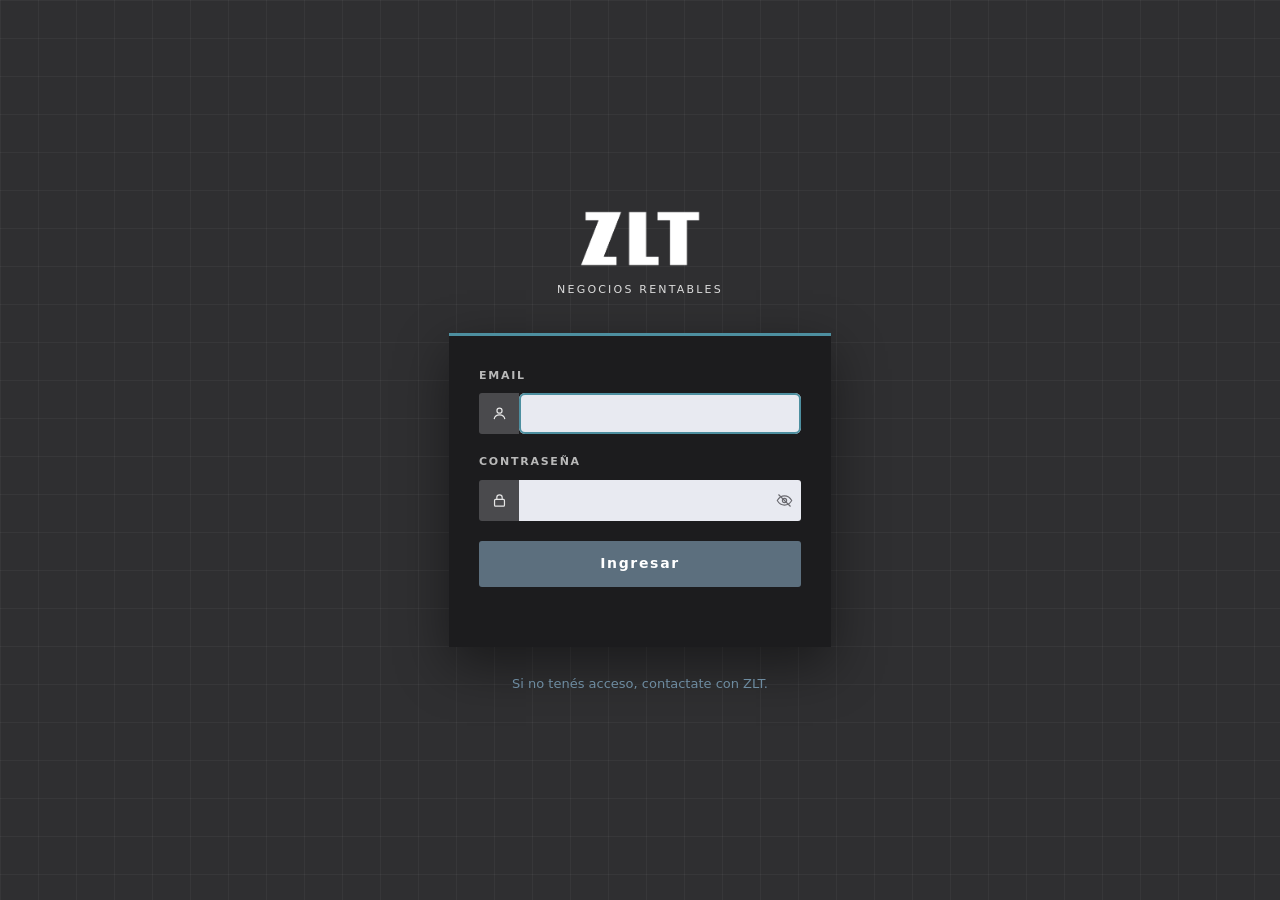
==== commit e78ed6ee: "Login temporal, videos del hero nuevos y ajustes de contenido y lotes Co-Authored-By: Claude Opus 5." ====
--- a/index.html
+++ b/index.html
@@ -2,8 +2,10 @@
 <html lang="es" class="no-js">
 <head>
 <meta charset="utf-8">
+<script>document.documentElement.className=document.documentElement.className.replace("no-js","js")</script>
 <meta name="viewport" content="width=device-width, initial-scale=1, viewport-fit=cover">
 <title>Parque Industrial Vaca Muerta · Lotes industriales en Añelo, Neuquén</title>
+<script src="gate.js"></script>
 <meta name="title-es" content="Parque Industrial Vaca Muerta · Lotes industriales en Añelo, Neuquén">
 <meta name="title-en" content="Parque Industrial Vaca Muerta · Industrial lots in Añelo, Neuquén">
 <meta name="description" content="103 lotes industriales escriturables, con posesión inmediata e infraestructura completa, en Añelo, el corazón de Vaca Muerta. Desarrolla ZLT.">
@@ -23,10 +25,44 @@
 <link rel="manifest" href="iconos/web/site.webmanifest">
 <link rel="preload" href="fonts/urbanist-latin-wght-normal.woff2" as="font" type="font/woff2" crossorigin>
 
-<link rel="stylesheet" href="css/site.css?v=202610151258">
+<link rel="stylesheet" href="css/site.css?v=202610161158">
 <script type="application/ld+json">{"@context": "https://schema.org", "@type": "Place", "name": "Parque Industrial Vaca Muerta", "description": "103 lotes industriales escriturables, con posesión inmediata e infraestructura completa, en Añelo, el corazón de Vaca Muerta. Desarrolla ZLT.", "url": "https://vacamuertaindustria.com", "telephone": "+5493413165100", "email": "vmindustria_info@somoszlt.com", "address": {"@type": "PostalAddress", "streetAddress": "Ruta Provincial 17, km 5", "addressLocality": "Añelo", "addressRegion": "Neuquén", "addressCountry": "AR"}}</script>
 </head>
 <body data-page="home">
+<div id="pre" role="status" aria-live="polite"><div class="pre-logo"><svg xmlns="http://www.w3.org/2000/svg" viewBox="362.91 219.20 560.48 361.81" fill="currentColor" aria-hidden="true" aria-label="Parque Industrial Vaca Muerta"><title>Parque Industrial Vaca Muerta</title><g>
+<path transform="matrix(1,0,0,-1,672.3955,485.6914)" d="M0 0-24.594 73.265H-8.895L9.021 16.937 26.796 73.265H42.601L17.899 0Z"/>
+<path transform="matrix(1,0,0,-1,735.9277,459.002)" d="M0 0H20.62L10.048 29.934ZM30.049-26.689 25.391-13.502H-4.705L-9.101-26.689H-24.696L.947 46.575H18.845L44.691-26.689Z"/>
+<g>
+<path transform="matrix(1,0,0,-1,819.8691,487.1563)" d="M0 0C-11.025 0-20.132 3.663-27.317 10.989-34.505 18.315-38.098 27.352-38.098 38.098-38.098 48.912-34.505 57.966-27.317 65.258-20.132 72.548-11.025 76.195 0 76.195 6.628 76.195 12.751 74.642 18.368 71.538 23.984 68.432 28.364 64.228 31.504 58.926L19.049 51.704C17.233 54.982 14.653 57.547 11.304 59.396 7.954 61.244 4.187 62.17 0 62.17-7.117 62.17-12.857 59.937-17.218 55.472-21.579 51.006-23.759 45.215-23.759 38.098-23.759 31.049-21.579 25.292-17.218 20.828-12.857 16.361-7.117 14.129 0 14.129 4.187 14.129 7.971 15.054 11.356 16.903 14.739 18.751 17.304 21.28 19.049 24.491L31.504 17.27C28.364 11.966 24.003 7.761 18.421 4.657 12.838 1.552 6.698 0 0 0"/>
+<path transform="matrix(1,0,0,-1,878.0645,459.002)" d="M0 0H20.62L10.048 29.934ZM30.049-26.689 25.391-13.502H-4.705L-9.101-26.689H-24.696L.947 46.575H18.845L44.691-26.689Z"/>
+<path transform="matrix(1,0,0,-1,608.6592,506.2783)" d="M0 0V-73.265H-14.339V-25.747L-35-59.736-36.685-59.796-57.251-25.927V-73.265H-71.695V0H-56.832L-35.824-34.595-14.923 0Z"/>
+<path transform="matrix(1,0,0,-1,649.5811,581.0078)" d="M0 0C-8.163 0-14.862 2.302-20.095 6.907-25.328 11.513-27.945 17.687-27.945 25.433V74.729H-13.605V26.584C-13.605 22.746-12.507 19.711-10.309 17.479-8.111 15.244-4.675 14.129 0 14.129 4.675 14.129 8.112 15.244 10.31 17.479 12.508 19.711 13.606 22.746 13.606 26.584V74.729H28.051V25.433C28.051 17.687 25.434 11.513 20.201 6.907 14.968 2.302 8.233 0 0 0"/>
+<path transform="matrix(1,0,0,-1,705.0537,565.7275)" d="M0 0H30.876V-13.815H-14.444V59.449H30.353V45.634H0V30.039H27.736V16.433H0Z"/>
+<path transform="matrix(1,0,0,-1,760.5264,519.7793)" d="M0 0V-21.666H14.862C17.583-21.666 19.92-20.603 21.875-18.474 23.827-16.346 24.806-13.781 24.806-10.78 24.806-7.781 23.827-5.233 21.875-3.141 19.92-1.047 17.583 0 14.862 0ZM25.747-59.764 10.938-34.33H0V-59.764H-14.444V13.501H14.862C21.629 13.501 27.386 11.129 32.132 6.384 36.876 1.639 39.249-4.082 39.249-10.78 39.249-15.317 37.957-19.521 35.376-23.393 32.796-27.266 29.376-30.178 25.121-32.131L41.342-59.764Z"/>
+<path transform="matrix(1,0,0,-1,857.2354,506.2783)" d="M0 0V-13.815H-19.781V-73.265H-34.226V-13.815H-53.902V0Z"/>
+<path transform="matrix(1,0,0,-1,878.0635,552.8535)" d="M0 0H20.62L10.048 29.934ZM30.049-26.689 25.391-13.502H-4.705L-9.101-26.689H-24.696L.947 46.575H18.845L44.691-26.689Z"/>
+<path transform="matrix(1,0,0,-1,390.2324,256.35743)" d="M0 0C3.07 0 5.616 1.063 7.641 3.192 9.664 5.32 10.676 7.954 10.676 11.094 10.676 14.303 9.664 16.956 7.641 19.049 5.616 21.142 3.07 22.188 0 22.188H-12.873V0ZM0 35.69C7.047 35.69 12.979 33.317 17.793 28.573 22.608 23.827 25.016 18.002 25.016 11.094 25.016 4.187 22.608-1.641 17.793-6.385 12.979-11.13 7.047-13.502 0-13.502H-12.873V-37.575H-27.317V35.69Z"/>
+<path transform="matrix(1,0,0,-1,435.3428,267.24269)" d="M0 0H20.62L10.048 29.934ZM30.049-26.689 25.391-13.502H-4.705L-9.101-26.689H-24.696L.947 46.576H18.845L44.691-26.689Z"/>
+<path transform="matrix(1,0,0,-1,501.5957,234.16889)" d="M0 0V-21.666H14.862C17.583-21.666 19.92-20.603 21.875-18.473 23.827-16.345 24.806-13.781 24.806-10.78 24.806-7.781 23.827-5.233 21.875-3.14 19.92-1.046 17.583 0 14.862 0ZM25.747-59.763 10.938-34.33H0V-59.763H-14.444V13.502H14.862C21.629 13.502 27.386 11.129 32.132 6.385 36.876 1.639 39.249-4.082 39.249-10.78 39.249-15.317 37.957-19.52 35.376-23.392 32.796-27.265 29.376-30.178 25.121-32.13L41.342-59.763Z"/>
+<path transform="matrix(1,0,0,-1,585.2588,281.26759)" d="M0 0C2.725 0 5.45 .43 8.177 1.292L-3.909 13.92 6.349 23.026 19.156 9.642C22.13 13.824 23.618 18.599 23.618 23.968 23.618 30.944 21.35 36.701 16.814 41.238 12.278 45.772 6.662 48.041-.036 48.041-6.734 48.041-12.353 45.772-16.888 41.238-21.424 36.701-23.69 30.944-23.69 23.968-23.69 17.06-21.421 11.338-16.878 6.803-12.334 2.267-6.709 0 0 0M38.062 23.968C38.062 14.483 35.063 6.255 29.072-.718L36.597-8.583 26.339-17.688 18.38-9.369C12.728-12.543 6.59-14.13-.036-14.13-10.573-14.13-19.54-10.45-26.935-3.088-34.332 4.273-38.029 13.292-38.029 23.968-38.029 34.644-34.332 43.661-26.935 51.024-19.54 58.385-10.573 62.066-.036 62.066 10.499 62.066 19.483 58.385 26.915 51.024 34.346 43.661 38.062 34.644 38.062 23.968"/>
+<path transform="matrix(1,0,0,-1,660.791,295.3975)" d="M0 0C-8.163 0-14.862 2.303-20.095 6.908-25.328 11.513-27.945 17.688-27.945 25.434V74.73H-13.605V26.585C-13.605 22.747-12.507 19.711-10.309 17.479-8.111 15.245-4.675 14.13 0 14.13 4.675 14.13 8.112 15.245 10.31 17.479 12.508 19.711 13.606 22.747 13.606 26.585V74.73H28.051V25.434C28.051 17.688 25.434 11.513 20.201 6.908 14.968 2.303 8.233 0 0 0"/>
+<path transform="matrix(1,0,0,-1,716.2637,280.1162)" d="M0 0H30.876V-13.816H-14.444V59.449H30.353V45.633H0V30.039H27.736V16.432H0Z"/>
+<path transform="matrix(1,0,0,-1,0,799.5)" d="M362.915 484.982H377.359V411.71699H362.915Z"/>
+<path transform="matrix(1,0,0,-1,433.3535,314.5181)" d="M0 0H14.443V-73.265H3.454L-27.945-28.469V-73.265H-42.39V0H-31.411L0-44.631Z"/>
+<path transform="matrix(1,0,0,-1,490.499,373.9673)" d="M0 0C6.349 0 11.514 2.109 15.491 6.332 19.468 10.553 21.457 16.048 21.457 22.816 21.457 29.584 19.468 35.079 15.491 39.301 11.514 43.522 6.349 45.633 0 45.633H-14.652V0ZM0 59.449C10.048 59.449 18.437 55.925 25.172 48.878 31.905 41.83 35.272 33.143 35.272 22.816 35.272 12.489 31.905 3.802 25.172-3.245 18.437-10.293 10.048-13.816 0-13.816H-29.097V59.449Z"/>
+<path transform="matrix(1,0,0,-1,562.8223,389.248)" d="M0 0C-8.163 0-14.862 2.302-20.095 6.907-25.328 11.513-27.945 17.688-27.945 25.433V74.73H-13.605V26.584C-13.605 22.746-12.507 19.711-10.309 17.479-8.111 15.245-4.675 14.129 0 14.129 4.675 14.129 8.112 15.245 10.31 17.479 12.508 19.711 13.606 22.746 13.606 26.584V74.73H28.051V25.433C28.051 17.688 25.434 11.513 20.201 6.907 14.968 2.302 8.233 0 0 0"/>
+<path transform="matrix(1,0,0,-1,628.8662,389.248)" d="M0 0C-7.258 0-13.363 1.622-18.316 4.866-23.271 8.111-26.76 12.523-28.783 18.106L-16.433 25.328C-13.572 17.861-7.955 14.129 .418 14.129 4.464 14.129 7.431 14.862 9.314 16.327 11.198 17.792 12.141 19.641 12.141 21.875 12.141 24.455 10.989 26.461 8.687 27.893 6.384 29.322 2.267 30.875-3.664 32.55-6.944 33.526-9.718 34.503-11.984 35.481-14.253 36.457-16.521 37.766-18.788 39.406-21.056 41.044-22.783 43.121-23.969 45.633-25.156 48.145-25.748 51.076-25.748 54.425-25.748 61.053-23.393 66.339-18.683 70.282-13.973 74.223-8.305 76.195-1.675 76.195 4.255 76.195 9.472 74.746 13.973 71.852 18.473 68.956 21.979 64.926 24.491 59.763L12.35 52.75C9.419 59.03 4.744 62.17-1.675 62.17-4.676 62.17-7.031 61.49-8.74 60.129-10.45 58.769-11.304 57.006-11.304 54.844-11.304 52.541-10.346 50.673-8.426 49.244-6.508 47.813-2.826 46.261 2.616 44.586 4.849 43.888 6.541 43.347 7.692 42.964 8.844 42.58 10.414 41.986 12.402 41.185 14.391 40.382 15.925 39.631 17.008 38.935 18.089 38.236 19.326 37.294 20.724 36.109 22.118 34.921 23.183 33.702 23.915 32.445 24.648 31.189 25.276 29.672 25.8 27.893 26.322 26.113 26.584 24.177 26.584 22.083 26.584 15.315 24.125 9.943 19.205 5.966 14.286 1.988 7.884 0 0 0"/>
+<path transform="matrix(1,0,0,-1,710.7139,314.5181)" d="M0 0V-13.816H-19.781V-73.265H-34.226V-13.816H-53.902V0Z"/>
+<path transform="matrix(1,0,0,-1,733.2158,328.02)" d="M0 0V-21.666H14.862C17.583-21.666 19.92-20.603 21.875-18.473 23.827-16.345 24.806-13.781 24.806-10.78 24.806-7.781 23.827-5.233 21.875-3.14 19.92-1.046 17.583 0 14.862 0ZM25.747-59.763 10.938-34.33H0V-59.763H-14.444V13.502H14.862C21.629 13.502 27.386 11.129 32.132 6.385 36.876 1.639 39.249-4.082 39.249-10.78 39.249-15.317 37.957-19.52 35.376-23.392 32.796-27.265 29.376-30.178 25.121-32.13L41.342-59.763Z"/>
+<path transform="matrix(1,0,0,-1,0,799.5)" d="M783.035 484.982H797.479V411.71699H783.035Z"/>
+<path transform="matrix(1,0,0,-1,829.1914,361.0938)" d="M0 0H20.62L10.048 29.934ZM30.049-26.689 25.391-13.502H-4.705L-9.101-26.689H-24.696L.947 46.576H18.845L44.691-26.689Z"/>
+<path transform="matrix(1,0,0,-1,895.4443,373.9673)" d="M0 0H27.945V-13.816H-14.444V59.449H0Z"/>
+<path transform="matrix(1,0,0,-1,0,799.5)" d="M923.388 506.278H771.693V578.91006H923.388Z"/>
+<path transform="matrix(1,0,0,-1,0,799.5)" d="M621.276 312.775H362.915V385.40699H621.276Z"/>
+<path transform="matrix(1,0,0,-1,0,799.5)" d="M513.023 220.59H362.914V293.222H513.023Z"/>
+</g>
+</g>
+</svg></div><div class="pre-bar" aria-hidden="true"><i></i></div><span class="sr-only"><span class="l-es">Cargando…</span><span class="l-en">Loading…</span></span></div>
 <a class="skip" href="#main"><span class="l-es">Ir al contenido</span><span class="l-en">Skip to content</span></a>
 <header class="hdr" id="hdr">
   <a class="hlogo" href="./" aria-label="Parque Industrial Vaca Muerta — inicio"><svg xmlns="http://www.w3.org/2000/svg" viewBox="362.91 219.20 560.48 361.81" fill="currentColor" aria-hidden="true" aria-label="Parque Industrial Vaca Muerta"><title>Parque Industrial Vaca Muerta</title><g>
@@ -77,10 +113,11 @@
     <video data-hero-video autoplay muted loop playsinline preload="auto" poster="videos/pivm-hero-16x9.jpg"
       data-desktop="videos/pivm-hero-16x9.mp4" data-mobile="videos/pivm-hero-9x16.mp4"
       data-desktop-poster="videos/pivm-hero-16x9.jpg" data-mobile-poster="videos/pivm-hero-9x16.jpg" aria-hidden="true"></video>
+    <div class="hv-yt" data-hero-yt="TzOKC7Exa34" aria-hidden="true"></div>
   </div>
   <div class="hero-inner">
     <div class="hero-eyebrow" data-reveal="up" style="--d:.05s"><span class="l-es">Añelo · Neuquén · Ruta 17, km 5</span><span class="l-en">Añelo · Neuquén · Route 17, km 5</span></div>
-    <h1 class="hero-title" data-reveal="up" style="--d:.1s"><span class="l-es">El parque industrial de Vaca Muerta</span><span class="l-en">The industrial park of Vaca Muerta</span></h1>
+    <h1 class="hero-title" data-reveal="up" style="--d:.1s">Parque Industrial Vaca Muerta</h1>
     <div class="hero-foot">
       <div>
         <p class="hero-lead" data-reveal="up" style="--d:.16s"><span class="l-es">103 lotes escriturables, con posesión inmediata e infraestructura completa, en el corazón productivo del país.</span><span class="l-en">103 industrial lots with title deed, immediate possession and full infrastructure, in the productive heart of Argentina.</span></p>
@@ -128,7 +165,7 @@
     <figure class="mp wide mp-int" data-reveal="up" data-mp="{&quot;es&quot;: {&quot;lot&quot;: &quot;Lote&quot;, &quot;area&quot;: &quot;Superficie&quot;, &quot;dims&quot;: &quot;Medidas&quot;, &quot;front&quot;: &quot;frente&quot;, &quot;depth&quot;: &quot;fondo&quot;, &quot;fos&quot;: &quot;FOS&quot;, &quot;fot&quot;: &quot;FOT&quot;, &quot;upto&quot;: &quot;hasta&quot;, &quot;types&quot;: {&quot;t1350&quot;: &quot;1.350 m²&quot;, &quot;t2166&quot;: &quot;2.166 m²&quot;, &quot;t2566&quot;: &quot;2.566 m²&quot;, &quot;t3155&quot;: &quot;3.155 m²&quot;, &quot;t4000&quot;: &quot;Más de 4.000 m²&quot;, &quot;tmacro&quot;: &quot;Macrolote&quot;, &quot;totras&quot;: &quot;Otras medidas&quot;}}, &quot;en&quot;: {&quot;lot&quot;: &quot;Lot&quot;, &quot;area&quot;: &quot;Area&quot;, &quot;dims&quot;: &quot;Dimensions&quot;, &quot;front&quot;: &quot;frontage&quot;, &quot;depth&quot;: &quot;depth&quot;, &quot;fos&quot;: &quot;Site coverage (FOS)&quot;, &quot;fot&quot;: &quot;Floor area ratio (FOT)&quot;, &quot;upto&quot;: &quot;up to&quot;, &quot;types&quot;: {&quot;t1350&quot;: &quot;1,350 m²&quot;, &quot;t2166&quot;: &quot;2,166 m²&quot;, &quot;t2566&quot;: &quot;2,566 m²&quot;, &quot;t3155&quot;: &quot;3,155 m²&quot;, &quot;t4000&quot;: &quot;Over 4,000 m²&quot;, &quot;tmacro&quot;: &quot;Macro lot&quot;, &quot;totras&quot;: &quot;Other sizes&quot;}}, &quot;fos&quot;: 0.7, &quot;fot&quot;: 0.85}">
   <style>.t1350{--c:#F5DEB1}.t2166{--c:#E39B3A}.t2566{--c:#C8553D}.t3155{--c:#5B8DC9}.t4000{--c:#2E5E9E}.tmacro{--c:#2C3E50}.totras{--c:#A9B4BE}</style>
   <div class="mp-stage"><div class="mp-canvas"><img src="fotos/masterplan/masterplan-1400.webp" srcset="fotos/masterplan/masterplan-800.webp 800w, fotos/masterplan/masterplan-1400.webp 1400w, fotos/masterplan/masterplan-1919.webp 1919w" sizes="(max-width:1240px) 100vw, 1240px" width="1400" height="621" alt="Masterplan del Parque Industrial Vaca Muerta con los 103 lotes por tipología" data-es-alt="Masterplan del Parque Industrial Vaca Muerta con los 103 lotes por tipología" data-en-alt="Parque Industrial Vaca Muerta masterplan with the 103 lots by type" data-i18n-attr="alt" loading="lazy" decoding="async" >
-    <svg class="mp-svg" viewBox="0 0 1919 851" preserveAspectRatio="none" role="img" aria-label="Masterplan del Parque Industrial Vaca Muerta con los 103 lotes por tipología"><polygon class="lt totras" points="116,79 117,96 108,146 59,140 63,81 98,77" data-n="1" data-m2="1561" data-f="34" data-d="49" data-t="totras"/><polygon class="lt totras" points="158,91 163,98 166,116 158,156 109,148 118,87" data-n="2" data-m2="1683" data-f="34" data-d="49" data-t="totras"/><polygon class="lt totras" points="216,87 218,116 210,164 161,157 167,104 175,95 191,87" data-n="3" data-m2="1783" data-f="34" data-d="52" data-t="totras"/><polygon class="lt totras" points="224,96 240,93 267,97 278,107 280,127 262,173 212,166 214,133" data-n="4" data-m2="2218" data-f="35" data-d="63" data-t="totras"/><polygon class="lt t2166" points="283,115 308,111 320,114 337,126 333,149 317,192 304,191 263,176" data-n="5" data-m2="2166" data-f="38" data-d="57" data-t="t2166"/><polygon class="lt t2166" points="340,127 356,127 392,141 391,158 370,212 318,196 318,186" data-n="6" data-m2="2166" data-f="38" data-d="57" data-t="t2166"/><polygon class="lt t2166" points="390,156 416,152 446,164 446,175 424,232 415,232 372,216 372,207" data-n="7" data-m2="2166" data-f="38" data-d="57" data-t="t2166"/><polygon class="lt t2166" points="448,166 463,166 500,185 500,194 479,252 470,252 426,235 426,226" data-n="8" data-m2="2166" data-f="38" data-d="57" data-t="t2166"/><polygon class="lt t2166" points="501,191 516,189 553,209 552,220 532,272 523,272 479,255 480,244" data-n="9" data-m2="2166" data-f="38" data-d="57" data-t="t2166"/><polygon class="lt t2166" points="554,213 608,217 608,233 586,291 572,290 534,275 535,262" data-n="10" data-m2="2166" data-f="38" data-d="57" data-t="t2166"/><polygon class="lt totras" points="680,226 680,235 650,315 641,315 588,296 589,283 612,223" data-n="11" data-m2="2749" data-f="45" data-d="61" data-t="totras"/><polygon class="lt totras" points="716,245 744,235 760,235 778,246 784,256 776,338 694,330 696,295" data-n="12" data-m2="3646" data-f="56" data-d="65" data-t="totras"/><polygon class="lt t3155" points="787,249 854,250 844,344 778,338" data-n="13" data-m2="3155" data-f="45" data-d="70" data-t="t3155"/><polygon class="lt t3155" points="853,261 920.5,261.5 913.5,352 847,346" data-n="14" data-m2="3155" data-f="45" data-d="70" data-t="t3155"/><polygon class="lt t3155" points="920.5,261.5 988,262 980,358 913.5,352" data-n="15" data-m2="3155" data-f="45" data-d="70" data-t="t3155"/><polygon class="lt t3155" points="990,262 1055,266 1056,288 1048,365 981,359" data-n="16" data-m2="3155" data-f="45" data-d="70" data-t="t3155"/><polygon class="lt t3155" points="1122,283 1124,294 1116,372 1049,366 1057,281 1103,274" data-n="17" data-m2="3155" data-f="45" data-d="70" data-t="t3155"/><polygon class="lt t3155" points="1127,283 1158,279 1192,287 1183,379 1117,373" data-n="18" data-m2="3155" data-f="45" data-d="70" data-t="t3155"/><polygon class="lt t3155" points="1194,288 1219,287 1259,294 1251,385 1186,380" data-n="19" data-m2="3155" data-f="45" data-d="70" data-t="t3155"/><polygon class="lt t3155" points="1319,300 1325,307 1320,392 1255,387 1253,373 1260,303 1298,292 1306,292" data-n="20" data-m2="3155" data-f="45" data-d="70" data-t="t3155"/><polygon class="lt t3155" points="1333,304 1395,302 1387,400 1321,394 1327,310" data-n="21" data-m2="3155" data-f="45" data-d="70" data-t="t3155"/><polygon class="lt t3155" points="1454,304 1461,315 1456,405 1389,400 1397,304" data-n="22" data-m2="3155" data-f="45" data-d="70" data-t="t3155"/><polygon class="lt t3155" points="1466,313 1496,308 1529,326 1522,413 1456,407" data-n="23" data-m2="3155" data-f="45" data-d="70" data-t="t3155"/><polygon class="lt t3155" points="1533,323 1568,316 1598,327 1590,420 1524,414" data-n="24" data-m2="3155" data-f="45" data-d="70" data-t="t3155"/><polygon class="lt t3155" points="1600,327 1654,329 1664,334 1666,360 1658,427 1592,421" data-n="25" data-m2="3155" data-f="45" data-d="70" data-t="t3155"/><polygon class="lt t3155" points="1670,336 1728,336 1732,339 1734,360 1726,433 1674,429 1660,424" data-n="26" data-m2="3155" data-f="45" data-d="70" data-t="t3155"/><polygon class="lt t4000" points="1737,332 1832,348 1842,356 1840,367 1794,440 1729,435" data-n="27" data-m2="4324" data-f="51" data-d="85" data-t="t4000"/><polygon class="lt totras" points="1786,464 1794,487 1793,532 1755,527 1762,463" data-n="28" data-m2="1023" data-f="22" data-d="51" data-t="totras"/><polygon class="lt totras" points="1758,462 1753,528 1709,524 1716,457" data-n="29" data-m2="1440" data-f="30" data-d="45" data-t="totras"/><polygon class="lt t1350" points="1714,458 1708,522 1665,520 1671,453" data-n="30" data-m2="1350" data-f="30" data-d="45" data-t="t1350"/><polygon class="lt t1350" points="1625,449 1668,453 1664,518 1624,516 1620,513" data-n="31" data-m2="1350" data-f="30" data-d="45" data-t="t1350"/><polygon class="lt t1350" points="1623,447 1618,514 1575,510 1575,479 1581,445" data-n="32" data-m2="1350" data-f="30" data-d="45" data-t="t1350"/><polygon class="lt t1350" points="1578,443 1572,509 1530,505 1535,440" data-n="33" data-m2="1350" data-f="30" data-d="45" data-t="t1350"/><polygon class="lt t1350" points="1534,440 1528,504 1484,501 1489,435" data-n="34" data-m2="1350" data-f="30" data-d="45" data-t="t1350"/><polygon class="lt t1350" points="1488,434 1481,500 1439,496 1444,431" data-n="35" data-m2="1350" data-f="30" data-d="45" data-t="t1350"/><polygon class="lt t1350" points="1442,430 1438,494 1394,492 1399,426" data-n="36" data-m2="1350" data-f="30" data-d="45" data-t="t1350"/><polygon class="lt t1350" points="1398,426 1391,491 1348,488 1354,422" data-n="37" data-m2="1350" data-f="30" data-d="45" data-t="t1350"/><polygon class="lt t1350" points="1352,420 1350,464 1345,486 1303,483 1309,418" data-n="38" data-m2="1350" data-f="30" data-d="45" data-t="t1350"/><polygon class="lt t1350" points="1306,417 1301,482 1258,478 1263,413" data-n="39" data-m2="1350" data-f="30" data-d="45" data-t="t1350"/><polygon class="lt t1350" points="1261,412 1256,477 1213,474 1218,408" data-n="40" data-m2="1350" data-f="30" data-d="45" data-t="t1350"/><polygon class="lt t1350" points="1217,408 1210,473 1167,469 1173,403" data-n="41" data-m2="1350" data-f="30" data-d="45" data-t="t1350"/><polygon class="lt t1350" points="1172,402 1166,468 1122,465 1128,399" data-n="42" data-m2="1350" data-f="30" data-d="45" data-t="t1350"/><polygon class="lt t1350" points="1126,397 1121,464 1077,460 1083,394" data-n="43" data-m2="1350" data-f="30" data-d="45" data-t="t1350"/><polygon class="lt t1350" points="1081,393 1076,459 1032,456 1038,389" data-n="44" data-m2="1350" data-f="30" data-d="45" data-t="t1350"/><polygon class="lt t1350" points="1036,389 1029,454 987,451 991,386" data-n="45" data-m2="1350" data-f="30" data-d="45" data-t="t1350"/><polygon class="lt t1350" points="989,384 990,408 984,450 941,446 948,380" data-n="46" data-m2="1350" data-f="30" data-d="45" data-t="t1350"/><polygon class="lt t1350" points="946,380 939,445 896,441 901,376" data-n="47" data-m2="1350" data-f="30" data-d="45" data-t="t1350"/><polygon class="lt t1350" points="900,375 894,441 851,436 857,371" data-n="48" data-m2="1350" data-f="30" data-d="45" data-t="t1350"/><polygon class="lt t1350" points="856,371 848,437 806,433 811,367" data-n="49" data-m2="1350" data-f="30" data-d="45" data-t="t1350"/><polygon class="lt t1350" points="810,366 803,432 760,428 767,362" data-n="50" data-m2="1350" data-f="30" data-d="45" data-t="t1350"/><polygon class="lt t1350" points="764,362 760,427 715,424 722,358" data-n="51" data-m2="1350" data-f="30" data-d="45" data-t="t1350"/><polygon class="lt t1350" points="720,357 714,423 670,419 676,354" data-n="52" data-m2="1350" data-f="30" data-d="45" data-t="t1350"/><polygon class="lt t2566" points="576,318 584,318 638,340 632,366 612,418 604,418 550,397 557,366" data-n="53" data-m2="2566" data-f="45" data-d="57" data-t="t2566"/><polygon class="lt t2166" points="522,299 537,301 574,316 574,327 548,394 539,394 496,377 498,362" data-n="54" data-m2="2166" data-f="38" data-d="57" data-t="t2166"/><polygon class="lt t2166" points="468,279 477,279 520,295 518,312 495,374 485,374 442,358 445,340" data-n="55" data-m2="2166" data-f="38" data-d="57" data-t="t2166"/><polygon class="lt t2166" points="414,260 426,260 466,276 466,287 441,354 388,338 390,322" data-n="56" data-m2="2166" data-f="38" data-d="57" data-t="t2166"/><polygon class="lt t2166" points="360,239 376,241 413,255 413,263 387,334 376,334 334,317" data-n="57" data-m2="2166" data-f="38" data-d="57" data-t="t2166"/><polygon class="lt t2166" points="305,219 326,223 358,237 358,247 332,313 321,313 280,298 280,289" data-n="58" data-m2="2166" data-f="38" data-d="57" data-t="t2166"/><polygon class="lt t2166" points="252,200 263,200 305,216 305,225 279,294 269,294 227,278 229,260" data-n="59" data-m2="2165" data-f="38" data-d="57" data-t="t2166"/><polygon class="lt totras" points="183,187 251,197 250,210 225,275 173,264" data-n="60" data-m2="2247" data-f="47" data-d="48" data-t="totras"/><polygon class="lt totras" points="182,185 170,260 156,260 121,251 121,233 132,178" data-n="61" data-m2="1803" data-f="35" data-d="52" data-t="totras"/><polygon class="lt totras" points="70,171 89,169 130,176 119,248 58,234 61,181" data-n="62" data-m2="2095" data-f="46" data-d="46" data-t="totras"/><polygon class="lt totras" points="116,250 116,259 94,318 63,310 53,294 57,237" data-n="63" data-m2="1697" data-f="33" data-d="52" data-t="totras"/><polygon class="lt totras" points="117,253 136,254 168,263 167,275 144,336 134,336 95,321 95,312" data-n="64" data-m2="1799" data-f="35" data-d="51" data-t="totras"/><polygon class="lt totras" points="169,267 184,267 220,277 220,288 195,356 145,340 149,318" data-n="65" data-m2="1990" data-f="36" data-d="55" data-t="totras"/><polygon class="lt t2166" points="223,281 233,281 274,297 274,308 251,375 240,376 196,359 200,338" data-n="66" data-m2="2166" data-f="38" data-d="57" data-t="t2166"/><polygon class="lt t2166" points="277,299 285,299 329,317 304,395 293,395 250,378 255,355" data-n="67" data-m2="2166" data-f="38" data-d="57" data-t="t2166"/><polygon class="lt t2166" points="329,322 344,322 382,337 381,350 356,415 347,415 304,399 304,389" data-n="68" data-m2="2166" data-f="38" data-d="57" data-t="t2166"/><polygon class="lt t2166" points="383,341 404,343 435,357 435,369 411,435 392,432 358,418 359,406" data-n="69" data-m2="2166" data-f="38" data-d="57" data-t="t2166"/><polygon class="lt t2166" points="438,360 447,360 490,377 488,394 464,455 455,455 413,439 417,415" data-n="70" data-m2="2166" data-f="38" data-d="57" data-t="t2166"/><polygon class="lt t2166" points="492,381 507,382 544,396 544,408 519,475 509,475 466,458 467,447" data-n="71" data-m2="2166" data-f="38" data-d="57" data-t="t2166"/><polygon class="lt t2566" points="546,401 558,401 608,420 608,431 582,498 572,498 520,479 524,458" data-n="72" data-m2="2566" data-f="45" data-d="57" data-t="t2566"/><polygon class="lt t2166" points="724,427 718,510 663,506 670,421" data-n="73" data-m2="2164" data-f="38" data-d="57" data-t="t2166"/><polygon class="lt t2166" points="782,431 775,515 719,511 727,427" data-n="74" data-m2="2166" data-f="38" data-d="57" data-t="t2166"/><polygon class="lt totras" points="836,437 830,521 776,517 784,433" data-n="75" data-m2="2052" data-f="38" data-d="57" data-t="totras"/><polygon class="lt t2166" points="896,443 890,528 830,522 839,437" data-n="76" data-m2="2166" data-f="38" data-d="57" data-t="t2166"/><polygon class="lt t2166" points="954,450 946,532 890,528 900,444" data-n="77" data-m2="2166" data-f="38" data-d="57" data-t="t2166"/><polygon class="lt t2166" points="1010,455 1004,538 948,534 956,451" data-n="78" data-m2="2166" data-f="38" data-d="57" data-t="t2166"/><polygon class="lt t2166" points="1067,461 1062,544 1005,540 1013,457" data-n="79" data-m2="2166" data-f="38" data-d="57" data-t="t2166"/><polygon class="lt t2166" points="1125,466 1118,550 1063,546 1070,461" data-n="80" data-m2="2166" data-f="38" data-d="57" data-t="t2166"/><polygon class="lt t2166" points="1181,472 1176,556 1119,551 1128,467" data-n="81" data-m2="2166" data-f="38" data-d="57" data-t="t2166"/><polygon class="lt t2166" points="1240,478 1232,562 1177,557 1184,473" data-n="82" data-m2="2166" data-f="38" data-d="57" data-t="t2166"/><polygon class="lt t2166" points="1297,483 1290,568 1235,563 1242,479" data-n="83" data-m2="2166" data-f="38" data-d="57" data-t="t2166"/><polygon class="lt t2166" points="1354,489 1347,573 1291,568 1299,485" data-n="84" data-m2="2166" data-f="38" data-d="57" data-t="t2166"/><polygon class="lt t2166" points="1412,495 1403,579 1350,574 1357,491" data-n="85" data-m2="2166" data-f="38" data-d="57" data-t="t2166"/><polygon class="lt t2166" points="1469,502 1461,585 1406,580 1414,497" data-n="86" data-m2="2166" data-f="38" data-d="57" data-t="t2166"/><polygon class="lt t2166" points="1526,507 1519,590 1463,586 1471,502" data-n="87" data-m2="2166" data-f="38" data-d="57" data-t="t2166"/><polygon class="lt t2166" points="1584,513 1576,596 1521,591 1527,508" data-n="88" data-m2="2166" data-f="38" data-d="57" data-t="t2166"/><polygon class="lt t2166" points="1640,519 1634,602 1578,597 1585,513" data-n="89" data-m2="2166" data-f="38" data-d="57" data-t="t2166"/><polygon class="lt t2166" points="1698,524 1690,608 1635,603 1643,520" data-n="90" data-m2="2166" data-f="38" data-d="57" data-t="t2166"/><polygon class="lt t2166" points="1701,526 1719,525 1756,531 1748,613 1692,609" data-n="91" data-m2="2166" data-f="38" data-d="57" data-t="t2166"/><polygon class="lt totras" points="1789,533 1795,564 1796,609 1791,618 1749,615 1758,531" data-n="92" data-m2="1652" data-f="32" data-d="52" data-t="totras"/><polygon class="lt tmacro" points="1800,775 1797,783 1647,784 1513,760 1365,723 1377,602 1795,643" data-n="93" data-m2="26733" data-f="280" data-d="96" data-t="tmacro"/><polygon class="lt t4000" points="1375,601 1363,721 1288,704 1299,594" data-n="94" data-m2="4054" data-f="52" data-d="78" data-t="t4000"/><polygon class="lt t3155" points="1296,592 1286,701 1274,701 1222,687 1231,587" data-n="95" data-m2="3161" data-f="45" data-d="70" data-t="t3155"/><polygon class="lt totras" points="1228,585 1219,684 1165,672 1174,581" data-n="96" data-m2="2422" data-f="38" data-d="64" data-t="totras"/><polygon class="lt totras" points="1171,581 1164,670 1110,660 1116,576" data-n="97" data-m2="2195" data-f="38" data-d="59" data-t="totras"/><polygon class="lt totras" points="1114,575 1107,658 1062,648 1068,571" data-n="98" data-m2="1673" data-f="32" data-d="55" data-t="totras"/><polygon class="lt totras" points="1066,570 1060,646 1017,635 1023,566" data-n="99" data-m2="1422" data-f="30" data-d="50" data-t="totras"/><polygon class="lt totras" points="1020,565 1016,633 972,622 977,562" data-n="100" data-m2="1280" data-f="30" data-d="44" data-t="totras"/><polygon class="lt totras" points="976,561 972,620 928,610 932,557" data-n="101" data-m2="1139" data-f="30" data-d="39" data-t="totras"/><polygon class="lt totras" points="932,556 927,607 883,599 887,553" data-n="102" data-m2="1013" data-f="30" data-d="34" data-t="totras"/><polygon class="lt totras" points="886,552 881,598 835,592 839,548" data-n="103" data-m2="1002" data-f="32" data-d="31" data-t="totras"/></svg>
+    <svg class="mp-svg" viewBox="0 0 1919 851" preserveAspectRatio="none" role="img" aria-label="Masterplan del Parque Industrial Vaca Muerta con los 103 lotes por tipología"><polygon class="lt totras" points="61.7,73.4 120.2,74 108,149.2 56,141.3" data-n="1" data-m2="1561" data-f="34" data-d="49" data-t="totras"/><polygon class="lt totras" points="120.2,74 170.9,83.2 159.1,158.6 108,149.2" data-n="2" data-m2="1683" data-f="34" data-d="49" data-t="totras"/><polygon class="lt totras" points="170.9,83.2 222.8,84.1 210.3,167.2 159.1,158.6" data-n="3" data-m2="1783" data-f="34" data-d="52" data-t="totras"/><polygon class="lt totras" points="222.8,84.1 290.6,94.2 261.5,176.1 210.3,167.2" data-n="4" data-m2="2218" data-f="35" data-d="63" data-t="totras"/><polygon class="lt t2166" points="290.6,94.2 345.3,112.4 315.4,195.8 261.5,176.1" data-n="5" data-m2="2166" data-f="38" data-d="57" data-t="t2166"/><polygon class="lt t2166" points="345.3,112.4 399.2,133.5 369.4,215.8 315.4,195.8" data-n="6" data-m2="2166" data-f="38" data-d="57" data-t="t2166"/><polygon class="lt t2166" points="399.2,133.5 454.1,151 423.9,235.6 369.4,215.8" data-n="7" data-m2="2166" data-f="38" data-d="57" data-t="t2166"/><polygon class="lt t2166" points="454.1,151 506.9,173.1 477.5,255.5 423.9,235.6" data-n="8" data-m2="2166" data-f="38" data-d="57" data-t="t2166"/><polygon class="lt t2166" points="506.9,173.1 560,195.8 531.8,275.7 477.5,255.5" data-n="9" data-m2="2166" data-f="38" data-d="57" data-t="t2166"/><polygon class="lt t2166" points="560,195.8 615.9,210.5 585,295.4 531.8,275.7" data-n="10" data-m2="2166" data-f="38" data-d="57" data-t="t2166"/><polygon class="lt totras" points="615.9,210.5 685.5,220.1 650.5,318.4 585,295.4" data-n="11" data-m2="2749" data-f="45" data-d="61" data-t="totras"/><polygon class="lt totras" points="716.9,226.8 787.6,232.4 777,340.2 688.8,331.4" data-n="12" data-m2="3646" data-f="56" data-d="65" data-t="totras"/><polygon class="lt t3155" points="787.6,232.4 855.8,238 844.8,347.1 777,340.2" data-n="13" data-m2="3155" data-f="45" data-d="70" data-t="t3155"/><polygon class="lt t3155" points="855.8,238 923,246.5 913.1,354.1 844.8,347.1" data-n="14" data-m2="3155" data-f="45" data-d="70" data-t="t3155"/><polygon class="lt t3155" points="923,246.5 991.6,249.9 980,360.5 913.1,354.1" data-n="15" data-m2="3155" data-f="45" data-d="70" data-t="t3155"/><polygon class="lt t3155" points="991.6,249.9 1058.9,261.1 1048.2,367.6 980,360.5" data-n="16" data-m2="3155" data-f="45" data-d="70" data-t="t3155"/><polygon class="lt t3155" points="1058.9,261.1 1126.9,267.6 1116.5,374.5 1048.2,367.6" data-n="17" data-m2="3155" data-f="45" data-d="70" data-t="t3155"/><polygon class="lt t3155" points="1126.9,267.6 1194.5,273.7 1184,381.5 1116.5,374.5" data-n="18" data-m2="3155" data-f="45" data-d="70" data-t="t3155"/><polygon class="lt t3155" points="1194.5,273.7 1262.2,283 1252,388.1 1184,381.5" data-n="19" data-m2="3155" data-f="45" data-d="70" data-t="t3155"/><polygon class="lt t3155" points="1262.2,283 1330,288.1 1319.3,394.9 1252,388.1" data-n="20" data-m2="3155" data-f="45" data-d="70" data-t="t3155"/><polygon class="lt t3155" points="1330,288.1 1397.7,291 1387.7,402.1 1319.3,394.9" data-n="21" data-m2="3155" data-f="45" data-d="70" data-t="t3155"/><polygon class="lt t3155" points="1397.7,291 1466,298.4 1455.2,408.2 1387.7,402.1" data-n="22" data-m2="3155" data-f="45" data-d="70" data-t="t3155"/><polygon class="lt t3155" points="1466,298.4 1533.4,309.5 1522.7,415.6 1455.2,408.2" data-n="23" data-m2="3155" data-f="45" data-d="70" data-t="t3155"/><polygon class="lt t3155" points="1533.4,309.5 1600.9,314 1590.7,422.4 1522.7,415.6" data-n="24" data-m2="3155" data-f="45" data-d="70" data-t="t3155"/><polygon class="lt t3155" points="1600.9,314 1669.2,322.1 1659.2,428.4 1590.7,422.4" data-n="25" data-m2="3155" data-f="45" data-d="70" data-t="t3155"/><polygon class="lt t3155" points="1669.2,322.1 1736.9,326.9 1726.9,436.1 1659.2,428.4" data-n="26" data-m2="3155" data-f="45" data-d="70" data-t="t3155"/><polygon class="lt t4000" points="1736.9,326.9 1851.9,346.1 1792.5,442.1 1726.9,436.1" data-n="27" data-m2="4324" data-f="51" data-d="85" data-t="t4000"/><polygon class="lt totras" points="1760.5,460.4 1793.3,461.3 1797.5,533.1 1755.1,528.7" data-n="28" data-m2="1023" data-f="22" data-d="51" data-t="totras"/><polygon class="lt totras" points="1715.3,454.8 1760.5,460.4 1755.1,528.7 1708.2,524.1" data-n="29" data-m2="1440" data-f="30" data-d="45" data-t="totras"/><polygon class="lt t1350" points="1670.3,450.6 1715.3,454.8 1708.2,524.1 1664,519.6" data-n="30" data-m2="1350" data-f="30" data-d="45" data-t="t1350"/><polygon class="lt t1350" points="1624.9,445.4 1670.3,450.6 1664,519.6 1618.7,515.1" data-n="31" data-m2="1350" data-f="30" data-d="45" data-t="t1350"/><polygon class="lt t1350" points="1579.8,441.6 1624.9,445.4 1618.7,515.1 1573.3,510.5" data-n="32" data-m2="1350" data-f="30" data-d="45" data-t="t1350"/><polygon class="lt t1350" points="1534.7,437.5 1579.8,441.6 1573.3,510.5 1528.7,505.9" data-n="33" data-m2="1350" data-f="30" data-d="45" data-t="t1350"/><polygon class="lt t1350" points="1488.9,432 1534.7,437.5 1528.7,505.9 1482.9,501.6" data-n="34" data-m2="1350" data-f="30" data-d="45" data-t="t1350"/><polygon class="lt t1350" points="1443.2,428.1 1488.9,432 1482.9,501.6 1438.2,496.7" data-n="35" data-m2="1350" data-f="30" data-d="45" data-t="t1350"/><polygon class="lt t1350" points="1398.7,423.5 1443.2,428.1 1438.2,496.7 1392.6,491.9" data-n="36" data-m2="1350" data-f="30" data-d="45" data-t="t1350"/><polygon class="lt t1350" points="1353.7,418.5 1398.7,423.5 1392.6,491.9 1346.3,487.9" data-n="37" data-m2="1350" data-f="30" data-d="45" data-t="t1350"/><polygon class="lt t1350" points="1308.7,414.9 1353.7,418.5 1346.3,487.9 1301.5,483.1" data-n="38" data-m2="1350" data-f="30" data-d="45" data-t="t1350"/><polygon class="lt t1350" points="1262,409.9 1308.7,414.9 1301.5,483.1 1257.2,478.6" data-n="39" data-m2="1350" data-f="30" data-d="45" data-t="t1350"/><polygon class="lt t1350" points="1217.8,405.3 1262,409.9 1257.2,478.6 1211.6,473.9" data-n="40" data-m2="1350" data-f="30" data-d="45" data-t="t1350"/><polygon class="lt t1350" points="1172.8,400 1217.8,405.3 1211.6,473.9 1166.3,469.4" data-n="41" data-m2="1350" data-f="30" data-d="45" data-t="t1350"/><polygon class="lt t1350" points="1127.6,395.5 1172.8,400 1166.3,469.4 1121.4,465.2" data-n="42" data-m2="1350" data-f="30" data-d="45" data-t="t1350"/><polygon class="lt t1350" points="1082.5,391.1 1127.6,395.5 1121.4,465.2 1076.2,460.5" data-n="43" data-m2="1350" data-f="30" data-d="45" data-t="t1350"/><polygon class="lt t1350" points="1037.2,386.5 1082.5,391.1 1076.2,460.5 1030.7,456" data-n="44" data-m2="1350" data-f="30" data-d="45" data-t="t1350"/><polygon class="lt t1350" points="990,382.3 1037.2,386.5 1030.7,456 986,451.2" data-n="45" data-m2="1350" data-f="30" data-d="45" data-t="t1350"/><polygon class="lt t1350" points="947.2,377.5 990,382.3 986,451.2 939.9,447" data-n="46" data-m2="1350" data-f="30" data-d="45" data-t="t1350"/><polygon class="lt t1350" points="900.8,373.1 947.2,377.5 939.9,447 895.5,442" data-n="47" data-m2="1350" data-f="30" data-d="45" data-t="t1350"/><polygon class="lt t1350" points="856.5,368.5 900.8,373.1 895.5,442 849.8,437.8" data-n="48" data-m2="1350" data-f="30" data-d="45" data-t="t1350"/><polygon class="lt t1350" points="810.9,364 856.5,368.5 849.8,437.8 804.7,433.1" data-n="49" data-m2="1350" data-f="30" data-d="45" data-t="t1350"/><polygon class="lt t1350" points="765.8,359.5 810.9,364 804.7,433.1 759.8,428.3" data-n="50" data-m2="1350" data-f="30" data-d="45" data-t="t1350"/><polygon class="lt t1350" points="721.2,355 765.8,359.5 759.8,428.3 714.4,424.1" data-n="51" data-m2="1350" data-f="30" data-d="45" data-t="t1350"/><polygon class="lt t1350" points="674,351 721.2,355 714.4,424.1 667.2,419.1" data-n="52" data-m2="1350" data-f="30" data-d="45" data-t="t1350"/><polygon class="lt t2566" points="575.9,314 641.5,338.5 613,420.6 547.5,396.6" data-n="53" data-m2="2566" data-f="45" data-d="57" data-t="t2566"/><polygon class="lt t2166" points="523,294.3 575.9,314 547.5,396.6 493.5,376.5" data-n="54" data-m2="2166" data-f="38" data-d="57" data-t="t2166"/><polygon class="lt t2166" points="468.7,274.7 523,294.3 493.5,376.5 438.9,356.4" data-n="55" data-m2="2166" data-f="38" data-d="57" data-t="t2166"/><polygon class="lt t2166" points="416.4,255 468.7,274.7 438.9,356.4 385.5,336.8" data-n="56" data-m2="2166" data-f="38" data-d="57" data-t="t2166"/><polygon class="lt t2166" points="360.7,235 416.4,255 385.5,336.8 331.8,316.7" data-n="57" data-m2="2166" data-f="38" data-d="57" data-t="t2166"/><polygon class="lt t2166" points="307.2,214.4 360.7,235 331.8,316.7 276.6,296.5" data-n="58" data-m2="2166" data-f="38" data-d="57" data-t="t2166"/><polygon class="lt t2166" points="252.6,195.1 307.2,214.4 276.6,296.5 223.7,276.8" data-n="59" data-m2="2165" data-f="38" data-d="57" data-t="t2166"/><polygon class="lt totras" points="183.4,183.6 252.6,195.1 223.7,276.8 170.5,263.3" data-n="60" data-m2="2247" data-f="47" data-d="48" data-t="totras"/><polygon class="lt totras" points="131.5,174.1 183.4,183.6 170.5,263.3 118,250.1" data-n="61" data-m2="1803" data-f="35" data-d="52" data-t="totras"/><polygon class="lt totras" points="64.6,164.7 131.5,174.1 118,250.1 54.9,233.7" data-n="62" data-m2="2095" data-f="46" data-d="46" data-t="totras"/><polygon class="lt totras" points="52,233.1 118,249.8 92.8,321.5 56.5,309.6" data-n="63" data-m2="1697" data-f="33" data-d="52" data-t="totras"/><polygon class="lt totras" points="118,249.8 170.3,263 142.1,339.8 92.8,321.5" data-n="64" data-m2="1799" data-f="35" data-d="51" data-t="totras"/><polygon class="lt totras" points="170.3,263 223.4,276.7 193.8,359.2 142.1,339.8" data-n="65" data-m2="1990" data-f="36" data-d="55" data-t="totras"/><polygon class="lt t2166" points="223.4,276.7 276.6,296.6 248.3,378.5 193.8,359.2" data-n="66" data-m2="2166" data-f="38" data-d="57" data-t="t2166"/><polygon class="lt t2166" points="276.6,296.6 331.6,316.5 301.1,398.9 248.3,378.5" data-n="67" data-m2="2166" data-f="38" data-d="57" data-t="t2166"/><polygon class="lt t2166" points="331.6,316.5 385.3,336.6 355.5,418.3 301.1,398.9" data-n="68" data-m2="2166" data-f="38" data-d="57" data-t="t2166"/><polygon class="lt t2166" points="385.3,336.6 437.9,356.1 410,439 355.5,418.3" data-n="69" data-m2="2166" data-f="38" data-d="57" data-t="t2166"/><polygon class="lt t2166" points="437.9,356.1 493,376.4 463.6,458.4 410,439" data-n="70" data-m2="2166" data-f="38" data-d="57" data-t="t2166"/><polygon class="lt t2166" points="493,376.4 547,396.5 517.1,478.7 463.6,458.4" data-n="71" data-m2="2166" data-f="38" data-d="57" data-t="t2166"/><polygon class="lt t2566" points="547,396.5 611.3,419.9 582.8,501.5 517.1,478.7" data-n="72" data-m2="2566" data-f="45" data-d="57" data-t="t2566"/><polygon class="lt t2166" points="668,419 726,425 718.2,512.4 660,507.1" data-n="73" data-m2="2164" data-f="38" data-d="57" data-t="t2166"/><polygon class="lt t2166" points="726,425 783.3,430.5 775.1,518.2 718.2,512.4" data-n="74" data-m2="2166" data-f="38" data-d="57" data-t="t2166"/><polygon class="lt totras" points="783.3,430.5 837.5,435.4 829.9,523.5 775.1,518.2" data-n="75" data-m2="2052" data-f="38" data-d="57" data-t="totras"/><polygon class="lt t2166" points="837.5,435.4 897.7,442.3 890.3,530.1 829.9,523.5" data-n="76" data-m2="2166" data-f="38" data-d="57" data-t="t2166"/><polygon class="lt t2166" points="897.7,442.3 955.5,448.2 946.6,535.3 890.3,530.1" data-n="77" data-m2="2166" data-f="38" data-d="57" data-t="t2166"/><polygon class="lt t2166" points="955.5,448.2 1012.2,453.8 1004,541.1 946.6,535.3" data-n="78" data-m2="2166" data-f="38" data-d="57" data-t="t2166"/><polygon class="lt t2166" points="1012.2,453.8 1069.2,459.7 1061.8,547 1004,541.1" data-n="79" data-m2="2166" data-f="38" data-d="57" data-t="t2166"/><polygon class="lt t2166" points="1069.2,459.7 1127,465.1 1118,552.4 1061.8,547" data-n="80" data-m2="2166" data-f="38" data-d="57" data-t="t2166"/><polygon class="lt t2166" points="1127,465.1 1182.2,470.9 1176.5,558.6 1118,552.4" data-n="81" data-m2="2166" data-f="38" data-d="57" data-t="t2166"/><polygon class="lt t2166" points="1182.2,470.9 1241.2,476.9 1233.4,564.5 1176.5,558.6" data-n="82" data-m2="2166" data-f="38" data-d="57" data-t="t2166"/><polygon class="lt t2166" points="1241.2,476.9 1298.7,482.5 1290.3,570 1233.4,564.5" data-n="83" data-m2="2166" data-f="38" data-d="57" data-t="t2166"/><polygon class="lt t2166" points="1298.7,482.5 1356.2,488.2 1347.9,575.6 1290.3,570" data-n="84" data-m2="2166" data-f="38" data-d="57" data-t="t2166"/><polygon class="lt t2166" points="1356.2,488.2 1413.5,494.2 1404.7,581.5 1347.9,575.6" data-n="85" data-m2="2166" data-f="38" data-d="57" data-t="t2166"/><polygon class="lt t2166" points="1413.5,494.2 1470.4,499.9 1461.9,587.5 1404.7,581.5" data-n="86" data-m2="2166" data-f="38" data-d="57" data-t="t2166"/><polygon class="lt t2166" points="1470.4,499.9 1527.7,505.9 1519.6,592.6 1461.9,587.5" data-n="87" data-m2="2166" data-f="38" data-d="57" data-t="t2166"/><polygon class="lt t2166" points="1527.7,505.9 1584.2,511.3 1576.9,598.6 1519.6,592.6" data-n="88" data-m2="2166" data-f="38" data-d="57" data-t="t2166"/><polygon class="lt t2166" points="1584.2,511.3 1642.3,517.3 1634.1,604.6 1576.9,598.6" data-n="89" data-m2="2166" data-f="38" data-d="57" data-t="t2166"/><polygon class="lt t2166" points="1642.3,517.3 1699.9,523 1691,610.5 1634.1,604.6" data-n="90" data-m2="2166" data-f="38" data-d="57" data-t="t2166"/><polygon class="lt t2166" points="1699.9,523 1756.9,529 1748.1,616.4 1691,610.5" data-n="91" data-m2="2166" data-f="38" data-d="57" data-t="t2166"/><polygon class="lt totras" points="1756.9,529 1795.4,532 1798.6,620.4 1748.1,616.4" data-n="92" data-m2="1652" data-f="32" data-d="52" data-t="totras"/><polygon class="lt tmacro" points="1376.7,599.1 1798.1,641.1 1802.2,788.1 1617.3,782.5 1363.5,729.5" data-n="93" data-m2="26733" data-f="280" data-d="96" data-t="tmacro"/><polygon class="lt t4000" points="1298.5,590.5 1376.7,599.1 1363.5,729.5 1287.1,704.6" data-n="94" data-m2="4054" data-f="52" data-d="78" data-t="t4000"/><polygon class="lt t3155" points="1230.8,583.6 1298.5,590.5 1287.1,704.6 1220.4,687.2" data-n="95" data-m2="3161" data-f="45" data-d="70" data-t="t3155"/><polygon class="lt totras" points="1173.5,578.7 1230.8,583.6 1220.4,687.2 1163.7,672.2" data-n="96" data-m2="2422" data-f="38" data-d="64" data-t="totras"/><polygon class="lt totras" points="1115.6,573 1173.5,578.7 1163.7,672.2 1107.8,661.3" data-n="97" data-m2="2195" data-f="38" data-d="59" data-t="totras"/><polygon class="lt totras" points="1067.6,568.1 1115.6,573 1107.8,661.3 1060.4,648.7" data-n="98" data-m2="1673" data-f="32" data-d="55" data-t="totras"/><polygon class="lt totras" points="1022.4,563 1067.6,568.1 1060.4,648.7 1015.9,635.9" data-n="99" data-m2="1422" data-f="30" data-d="50" data-t="totras"/><polygon class="lt totras" points="976.8,559.1 1022.4,563 1015.9,635.9 970.4,622.5" data-n="100" data-m2="1280" data-f="30" data-d="44" data-t="totras"/><polygon class="lt totras" points="932,553.9 976.8,559.1 970.4,622.5 925.4,609.9" data-n="101" data-m2="1139" data-f="30" data-d="39" data-t="totras"/><polygon class="lt totras" points="886.8,550.1 932,553.9 925.4,609.9 881.9,600.1" data-n="102" data-m2="1013" data-f="30" data-d="34" data-t="totras"/><polygon class="lt totras" points="836.5,545.1 886.8,550.1 881.9,600.1 833.1,593" data-n="103" data-m2="1002" data-f="32" data-d="31" data-t="totras"/></svg>
     <div class="mp-tip" role="status" aria-live="polite" hidden></div></div></div>
   <div class="mp-legend"><div class="mp-lhead"><b><span class="l-es">Tipologías de lotes</span><span class="l-en">Lot types</span></b><span class="mp-hint"><span class="hov"><span class="l-es">Pasá el mouse sobre un lote para ver su ficha.</span><span class="l-en">Hover over a lot to see its details.</span></span><span class="tch"><span class="l-es">Tocá un lote para ver su ficha (en el celular, deslizá el plano).</span><span class="l-en">Tap a lot to see its details (on mobile, swipe the plan).</span></span></span></div>
     <div class="mp-keys"><button type="button" class="mp-key" data-type="t1350"><i style="background:#F5DEB1"></i><span><b><span class="l-es">1.350 m²</span><span class="l-en">1,350 m²</span></b><small>30 × 45 m · 23 <span class="l-es">lotes</span><span class="l-en">lots</span></small></span></button><button type="button" class="mp-key" data-type="t2166"><i style="background:#E39B3A"></i><span><b><span class="l-es">2.166 m²</span><span class="l-en">2,166 m²</span></b><small>38 × 57 m · 36 <span class="l-es">lotes</span><span class="l-en">lots</span></small></span></button><button type="button" class="mp-key" data-type="t2566"><i style="background:#C8553D"></i><span><b><span class="l-es">2.566 m²</span><span class="l-en">2,566 m²</span></b><small>45 × 57 m · 2 <span class="l-es">lotes</span><span class="l-en">lots</span></small></span></button><button type="button" class="mp-key" data-type="t3155"><i style="background:#5B8DC9"></i><span><b><span class="l-es">3.155 m²</span><span class="l-en">3,155 m²</span></b><small>45 × 70 m · 15 <span class="l-es">lotes</span><span class="l-en">lots</span></small></span></button><button type="button" class="mp-key" data-type="t4000"><i style="background:#2E5E9E"></i><span><b><span class="l-es">Más de 4.000 m²</span><span class="l-en">Over 4,000 m²</span></b><small><span class="l-es">4.054 y 4.324 m²</span><span class="l-en">4,054 and 4,324 m²</span> · 2 <span class="l-es">lotes</span><span class="l-en">lots</span></small></span></button><button type="button" class="mp-key" data-type="tmacro"><i style="background:#2C3E50"></i><span><b><span class="l-es">Macrolote</span><span class="l-en">Macro lot</span></b><small><span class="l-es">26.733 m²</span><span class="l-en">26,733 m²</span> · 1 <span class="l-es">lote</span><span class="l-en">lot</span></small></span></button><button type="button" class="mp-key" data-type="totras"><i style="background:#A9B4BE"></i><span><b><span class="l-es">Otras medidas</span><span class="l-en">Other sizes</span></b><small><span class="l-es">1.002 a 3.646 m²</span><span class="l-en">1,002 to 3,646 m²</span> · 24 <span class="l-es">lotes</span><span class="l-en">lots</span></small></span></button></div></div>
@@ -145,11 +182,11 @@
 </section><section class="sec sand" id="ubicacion">
   <div class="bars r t soft" aria-hidden="true"><i></i><i></i><i></i></div>
   <div class="wrap loc">
-    <div class="map" data-reveal="scale"><svg viewBox="0 0 600 612" role="img" aria-label="Mapa esquemático: Añelo y distancias a Neuquén, Cutral Có y Rincón de los Sauces"><g class="m-grid"><line x1="0" y1="0" x2="0" y2="612"/><line x1="50" y1="0" x2="50" y2="612"/><line x1="100" y1="0" x2="100" y2="612"/><line x1="150" y1="0" x2="150" y2="612"/><line x1="200" y1="0" x2="200" y2="612"/><line x1="250" y1="0" x2="250" y2="612"/><line x1="300" y1="0" x2="300" y2="612"/><line x1="350" y1="0" x2="350" y2="612"/><line x1="400" y1="0" x2="400" y2="612"/><line x1="450" y1="0" x2="450" y2="612"/><line x1="500" y1="0" x2="500" y2="612"/><line x1="550" y1="0" x2="550" y2="612"/><line x1="600" y1="0" x2="600" y2="612"/><line x1="0" y1="0" x2="600" y2="0"/><line x1="0" y1="50" x2="600" y2="50"/><line x1="0" y1="100" x2="600" y2="100"/><line x1="0" y1="150" x2="600" y2="150"/><line x1="0" y1="200" x2="600" y2="200"/><line x1="0" y1="250" x2="600" y2="250"/><line x1="0" y1="300" x2="600" y2="300"/><line x1="0" y1="350" x2="600" y2="350"/><line x1="0" y1="400" x2="600" y2="400"/><line x1="0" y1="450" x2="600" y2="450"/><line x1="0" y1="500" x2="600" y2="500"/><line x1="0" y1="550" x2="600" y2="550"/><line x1="0" y1="600" x2="600" y2="600"/></g><path class="m-road" d="M271.8 352.1 L415.2 502.0"/><path class="m-road" d="M271.8 352.1 L184.8 498.2"/><path class="m-road" d="M271.8 352.1 L244.4 110.0"/><g class="m-city"><circle cx="415.2" cy="502.0" r="7"/><text x="429.2" y="500.0" text-anchor="start">Neuquén</text><text class="km" x="429.2" y="518.0" text-anchor="start">102 KM</text></g><g class="m-city"><circle cx="184.8" cy="498.2" r="7"/><text x="198.8" y="496.2" text-anchor="start">Cutral Có</text><text class="km" x="198.8" y="514.2" text-anchor="start">84 KM</text></g><g class="m-city"><circle cx="244.4" cy="110.0" r="7"/><text x="258.4" y="108.0" text-anchor="start">Rincón de los Sauces</text><text class="km" x="258.4" y="126.0" text-anchor="start">132 KM</text></g><g class="m-pin"><circle class="halo2" cx="271.8" cy="352.1" r="58"/><circle class="halo" cx="271.8" cy="352.1" r="30"/><rect x="262.8" y="343.1" width="18" height="18"/><text x="293.8" y="346.1">PIVM · AÑELO</text><text class="sub" x="293.8" y="364.1">RUTA 17 · KM 5</text></g><g transform="translate(548,52)"><circle class="m-north" r="18"/><path d="M0 -12 L5 4 L0 1 L-5 4Z" fill="rgba(245,222,177,.75)"/><text class="m-label" x="0" y="34" text-anchor="middle">N</text></g><text class="m-label" x="32" y="48">NEUQUÉN · PATAGONIA ARGENTINA</text><text class="m-note" x="32" y="586">Esquema ilustrativo · distancias por ruta</text></svg></div>
+    <div class="map gmap-box" data-reveal="scale"><iframe class="gmap" src="https://maps.google.com/maps?q=Parque%20Industrial%20Vaca%20Muerta%2C%20RP17%2C%20A%C3%B1elo%2C%20Neuqu%C3%A9n&amp;ll=-38.3488,-68.75906&amp;z=12&amp;t=k&amp;hl=es&amp;output=embed" loading="lazy" referrerpolicy="no-referrer-when-downgrade" allowfullscreen title="Mapa: ubicación del Parque Industrial Vaca Muerta en Añelo" data-es-title="Mapa: ubicación del Parque Industrial Vaca Muerta en Añelo" data-en-title="Map: location of Parque Industrial Vaca Muerta in Añelo" data-i18n-attr="title"></iframe></div>
     <div><div class="eyebrow" data-reveal="up"><span class="l-es">Ubicación estratégica</span><span class="l-en">Strategic location</span></div><h2 class="h2" data-reveal="up"><span class="l-es">En el corazón de Vaca Muerta</span><span class="l-en">In the heart of Vaca Muerta</span></h2>
       <p class="prose" data-reveal="up"><span class="l-es">Añelo es el principal nodo logístico de la formación: desde acá operan las empresas de primera línea del sector y su cadena de proveedores. El parque está sobre la Ruta 17, km 5, con conexión directa a la Ruta 7 y a toda la cuenca neuquina.</span><span class="l-en">Añelo is the formation&#x27;s main logistics hub: the sector&#x27;s leading operators and their supply chain work from here. The park sits on Route 17, km 5, with direct access to Route 7 and the whole Neuquén basin.</span></p>
       <ul class="dist" data-reveal="up"><li><div><b>Neuquén</b><span><span class="l-es">Capital provincial y aeropuerto</span><span class="l-en">Provincial capital and airport</span></span></div><span class="km">102<small>km</small></span></li><li><div><b>Cutral Có</b><span><span class="l-es">Nodo petrolero del oeste</span><span class="l-en">Western oil hub</span></span></div><span class="km">84<small>km</small></span></li><li><div><b>Rincón de los Sauces</b><span><span class="l-es">Norte de la cuenca</span><span class="l-en">Northern basin</span></span></div><span class="km">132<small>km</small></span></li></ul>
-      <div class="btns" data-reveal="up"><a class="btn btn-navy" href="https://www.google.com/maps/search/?api=1&query=Parque+Industrial+Vaca+Muerta+A%C3%B1elo+Neuqu%C3%A9n" target="_blank" rel="noopener"><svg viewBox="0 0 24 24" fill="none" stroke="currentColor" stroke-width="1.8"><path d="M12 21s-7-6.2-7-11.5A7 7 0 0 1 19 9.5C19 14.8 12 21 12 21z"/><circle cx="12" cy="9.5" r="2.5"/></svg><span class="l-es">Cómo llegar</span><span class="l-en">Get directions</span></a></div>
+      <div class="btns" data-reveal="up"><a class="btn btn-navy" href="https://www.google.com/maps/dir/?api=1&destination=-38.3488%2C-68.75906&destination_place_id=ChIJGyRd26hnC5YR90L2DLuk5Js" target="_blank" rel="noopener"><svg viewBox="0 0 24 24" fill="none" stroke="currentColor" stroke-width="1.8"><path d="M12 21s-7-6.2-7-11.5A7 7 0 0 1 19 9.5C19 14.8 12 21 12 21z"/><circle cx="12" cy="9.5" r="2.5"/></svg><span class="l-es">Cómo llegar</span><span class="l-en">Get directions</span></a></div>
     </div>
   </div>
 </section><section class="sec paper" id="galeria">
@@ -239,7 +276,7 @@
         <li><a class="" href="https://wa.me/5493413165100" target="_blank" rel="noopener" data-wa="5493413165100" data-es-msg="Hola, quiero recibir información sobre el Parque Industrial Vaca Muerta." data-en-msg="Hi, I&#x27;d like to receive information about Parque Industrial Vaca Muerta." ><span class="ci"><svg viewBox="0 0 24 24" fill="currentColor"><path d="M17.5 14.4c-.3-.1-1.8-.9-2-1-.3-.1-.5-.1-.7.1-.2.3-.8 1-.9 1.2-.2.2-.3.2-.6.1-.3-.1-1.3-.5-2.4-1.5-.9-.8-1.5-1.8-1.7-2.1-.2-.3 0-.5.1-.6l.4-.5c.2-.2.2-.3.3-.5.1-.2 0-.4 0-.5l-.9-2.2c-.2-.6-.5-.5-.7-.5h-.6c-.2 0-.5.1-.8.4-.3.3-1 1-1 2.5s1.1 2.9 1.2 3.1c.1.2 2.1 3.2 5.1 4.5.7.3 1.3.5 1.7.6.7.2 1.4.2 1.9.1.6-.1 1.8-.7 2-1.4.2-.7.2-1.3.2-1.4-.1-.2-.3-.2-.6-.4zM12 2a10 10 0 0 0-8.6 15.1L2 22l5-1.3A10 10 0 1 0 12 2zm0 18.2c-1.5 0-3-.4-4.3-1.2l-.3-.2-3 .8.8-2.9-.2-.3A8.2 8.2 0 1 1 12 20.2z"/></svg></span><span><b>+54 9 3413 16-5100</b><small>WhatsApp</small></span></a></li>
         <li><a href="tel:+5493413165100"><span class="ci"><svg viewBox="0 0 24 24" fill="none" stroke="currentColor" stroke-width="1.8"><path d="M5 3h4l2 5-2.5 1.5a11 11 0 0 0 6 6L16 13l5 2v4a2 2 0 0 1-2 2A16 16 0 0 1 3 5a2 2 0 0 1 2-2z"/></svg></span><span><b>+54 9 3413 16-5100</b><small><span class="l-es">Teléfono</span><span class="l-en">Phone</span></small></span></a></li>
         <li><a href="mailto:vmindustria_info@somoszlt.com"><span class="ci"><svg viewBox="0 0 24 24" fill="none" stroke="currentColor" stroke-width="1.8"><rect x="3" y="5" width="18" height="14" rx="2"/><path d="M3 7l9 6 9-6"/></svg></span><span><b>vmindustria_info@somoszlt.com</b><small>Email</small></span></a></li>
-        <li><a href="https://www.google.com/maps/search/?api=1&query=Parque+Industrial+Vaca+Muerta+A%C3%B1elo+Neuqu%C3%A9n" target="_blank" rel="noopener"><span class="ci"><svg viewBox="0 0 24 24" fill="none" stroke="currentColor" stroke-width="1.8"><path d="M12 21s-7-6.2-7-11.5A7 7 0 0 1 19 9.5C19 14.8 12 21 12 21z"/><circle cx="12" cy="9.5" r="2.5"/></svg></span><span><b><span class="l-es">Ruta 17, km 5 · Añelo, Neuquén, Argentina</span><span class="l-en">Route 17, km 5 · Añelo, Neuquén, Argentina</span></b><small><span class="l-es">Cómo llegar</span><span class="l-en">Directions</span></small></span></a></li>
+        <li><a href="https://www.google.com/maps/dir/?api=1&destination=-38.3488%2C-68.75906&destination_place_id=ChIJGyRd26hnC5YR90L2DLuk5Js" target="_blank" rel="noopener"><span class="ci"><svg viewBox="0 0 24 24" fill="none" stroke="currentColor" stroke-width="1.8"><path d="M12 21s-7-6.2-7-11.5A7 7 0 0 1 19 9.5C19 14.8 12 21 12 21z"/><circle cx="12" cy="9.5" r="2.5"/></svg></span><span><b><span class="l-es">Ruta 17, km 5 · Añelo, Neuquén, Argentina</span><span class="l-en">Route 17, km 5 · Añelo, Neuquén, Argentina</span></b><small><span class="l-es">Cómo llegar</span><span class="l-en">Directions</span></small></span></a></li>
       </ul>
       <div class="btns" data-reveal="up"><a class="btn btn-cream" href="brochures/Brochure_Digital_PIVM_2026.pdf" download><svg viewBox="0 0 24 24" fill="none" stroke="currentColor" stroke-width="2"><path d="M12 3v12m0 0l-4-4m4 4l4-4M5 21h14"/></svg><span class="l-es">Descargar brochure</span><span class="l-en">Download brochure (en español)</span></a></div>
     </div>
@@ -312,7 +349,7 @@
       <div class="fcol"><b><span class="l-es">Contacto</span><span class="l-en">Contact</span></b>
         <a class="" href="https://wa.me/5493413165100" target="_blank" rel="noopener" data-wa="5493413165100" data-es-msg="Hola, quiero recibir información sobre el Parque Industrial Vaca Muerta." data-en-msg="Hi, I&#x27;d like to receive information about Parque Industrial Vaca Muerta." >+54 9 3413 16-5100</a>
         <a href="mailto:vmindustria_info@somoszlt.com">vmindustria_info@somoszlt.com</a>
-        <a href="https://www.google.com/maps/search/?api=1&query=Parque+Industrial+Vaca+Muerta+A%C3%B1elo+Neuqu%C3%A9n" target="_blank" rel="noopener"><span class="l-es">Ruta 17, km 5 · Añelo, Neuquén, Argentina</span><span class="l-en">Route 17, km 5 · Añelo, Neuquén, Argentina</span></a>
+        <a href="https://www.google.com/maps/dir/?api=1&destination=-38.3488%2C-68.75906&destination_place_id=ChIJGyRd26hnC5YR90L2DLuk5Js" target="_blank" rel="noopener"><span class="l-es">Ruta 17, km 5 · Añelo, Neuquén, Argentina</span><span class="l-en">Route 17, km 5 · Añelo, Neuquén, Argentina</span></a>
       </div>
       <div class="fcol"><b><span class="l-es">Seguinos</span><span class="l-en">Follow us</span></b><span>@somoszlt</span><div class="socials"><a href="https://www.instagram.com/somos.zlt/" target="_blank" rel="noopener" aria-label="Instagram"><svg viewBox="0 0 24 24" fill="none" stroke="currentColor" stroke-width="1.8"><rect x="3" y="3" width="18" height="18" rx="5"/><circle cx="12" cy="12" r="4"/><circle cx="17.5" cy="6.5" r="1" fill="currentColor"/></svg></a><a href="https://www.linkedin.com/company/somoszlt" target="_blank" rel="noopener" aria-label="LinkedIn"><svg viewBox="0 0 24 24" fill="currentColor"><path d="M4.98 3.5a2.5 2.5 0 1 1 0 5 2.5 2.5 0 0 1 0-5zM3 9.5h4V21H3zM9.5 9.5h3.8v1.6h.1c.5-1 1.8-2 3.8-2 4 0 4.8 2.6 4.8 6V21h-4v-5.2c0-1.3 0-2.9-1.8-2.9s-2 1.4-2 2.8V21h-4z"/></svg></a><a href="https://www.youtube.com/@somoszlt" target="_blank" rel="noopener" aria-label="YouTube"><svg viewBox="0 0 24 24" fill="currentColor"><path d="M23 7.2a3 3 0 0 0-2.1-2.1C19 4.6 12 4.6 12 4.6s-7 0-8.9.5A3 3 0 0 0 1 7.2 31 31 0 0 0 .5 12c0 1.6.2 3.2.5 4.8a3 3 0 0 0 2.1 2.1c1.9.5 8.9.5 8.9.5s7 0 8.9-.5a3 3 0 0 0 2.1-2.1c.3-1.6.5-3.2.5-4.8s-.2-3.2-.5-4.8zM9.8 15V9l5.7 3z"/></svg></a></div>
         <div style="margin-top:22px"><a class="btn btn-line" href="brochures/Brochure_Digital_PIVM_2026.pdf" download><svg viewBox="0 0 24 24" fill="none" stroke="currentColor" stroke-width="2"><path d="M12 3v12m0 0l-4-4m4 4l4-4M5 21h14"/></svg><span class="l-es">Descargar brochure</span><span class="l-en">Download brochure (en español)</span></a></div></div>
@@ -322,6 +359,6 @@
 </footer>
 <a class="wa-float" href="https://wa.me/5493413165100" target="_blank" rel="noopener" data-wa="5493413165100" data-es-msg="Hola, quiero recibir información sobre el Parque Industrial Vaca Muerta." data-en-msg="Hi, I&#x27;d like to receive information about Parque Industrial Vaca Muerta." aria-label="WhatsApp"><svg viewBox="0 0 24 24" fill="currentColor"><path d="M17.5 14.4c-.3-.1-1.8-.9-2-1-.3-.1-.5-.1-.7.1-.2.3-.8 1-.9 1.2-.2.2-.3.2-.6.1-.3-.1-1.3-.5-2.4-1.5-.9-.8-1.5-1.8-1.7-2.1-.2-.3 0-.5.1-.6l.4-.5c.2-.2.2-.3.3-.5.1-.2 0-.4 0-.5l-.9-2.2c-.2-.6-.5-.5-.7-.5h-.6c-.2 0-.5.1-.8.4-.3.3-1 1-1 2.5s1.1 2.9 1.2 3.1c.1.2 2.1 3.2 5.1 4.5.7.3 1.3.5 1.7.6.7.2 1.4.2 1.9.1.6-.1 1.8-.7 2-1.4.2-.7.2-1.3.2-1.4-.1-.2-.3-.2-.6-.4zM12 2a10 10 0 0 0-8.6 15.1L2 22l5-1.3A10 10 0 1 0 12 2zm0 18.2c-1.5 0-3-.4-4.3-1.2l-.3-.2-3 .8.8-2.9-.2-.3A8.2 8.2 0 1 1 12 20.2z"/></svg></a>
 <a class="to-top" href="#top" aria-label="Volver arriba" data-es-aria-label="Volver arriba" data-en-aria-label="Back to top" data-i18n-attr="aria-label"><svg viewBox="0 0 24 24" fill="none" stroke="currentColor" stroke-width="2.2" stroke-linecap="round" stroke-linejoin="round" aria-hidden="true"><path d="M12 19V5M6 11l6-6 6 6"/></svg></a>
-<script src="js/site.js?v=202610151258" defer></script>
+<script src="js/site.js?v=202610161158" defer></script>
 </body>
 </html>
--- a/css/site.css
+++ b/css/site.css
@@ -683,3 +683,28 @@
 .to-top.show{opacity:1;transform:none;pointer-events:auto}
 .to-top:hover{background:#1f2d3b;transform:translateY(-3px)}
 .to-top svg{width:20px;height:20px}
+
+/* ---------- pantalla de carga ---------- */
+#pre{position:fixed;inset:0;z-index:10000;background:var(--cream);color:var(--navy);display:grid;place-items:center;align-content:center;gap:clamp(28px,4vh,40px);
+  transition:opacity .8s var(--ease),visibility .8s;animation:preFailsafe .8s 45s forwards}
+.js-on #pre{animation:none}
+.no-js #pre,#pre[hidden]{display:none}
+body.ready #pre{opacity:0;visibility:hidden}
+html.loading,html.loading body{overflow:hidden}
+#pre .pre-logo{width:clamp(150px,17vw,220px);transform-origin:50% 55%;animation:preBreath 3.4s cubic-bezier(.45,0,.55,1) infinite}
+#pre .pre-logo svg{display:block;width:100%;height:auto}
+#pre .pre-bar{width:min(240px,56vw);height:2px;border-radius:2px;background:rgba(44,62,80,.16);overflow:hidden}
+#pre .pre-bar i{display:block;height:100%;width:3%;background:var(--navy);border-radius:2px;transition:width .45s cubic-bezier(.22,1,.36,1)}
+/* suspiro: inhala lento, sostiene, exhala */
+@keyframes preBreath{0%{transform:scale(.97);opacity:.82}42%{transform:scale(1.035);opacity:1}55%{transform:scale(1.035);opacity:1}100%{transform:scale(.97);opacity:.82}}
+@keyframes preFailsafe{to{opacity:0;visibility:hidden}}
+@media (prefers-reduced-motion:reduce){#pre .pre-logo{animation:none}}
+
+/* video vertical de YouTube (celular): ocupa el encabezado como fondo */
+.hero-media .hv-yt{position:absolute;inset:0;overflow:hidden;pointer-events:none;opacity:0;transition:opacity .6s var(--ease)}
+.hero-media .hv-yt.on{opacity:1}
+.hero-media .hv-yt iframe{position:absolute;top:50%;left:50%;border:0;pointer-events:none;transform:translate(-50%,-50%)}
+
+/* mapa real (Google Maps) en Ubicación */
+.map.gmap-box{position:relative;padding:0;overflow:hidden;min-height:clamp(340px,46vw,560px)}
+.map.gmap-box .gmap{position:absolute;inset:0;width:100%;height:100%;border:0;display:block;background:#dfe3e6}
